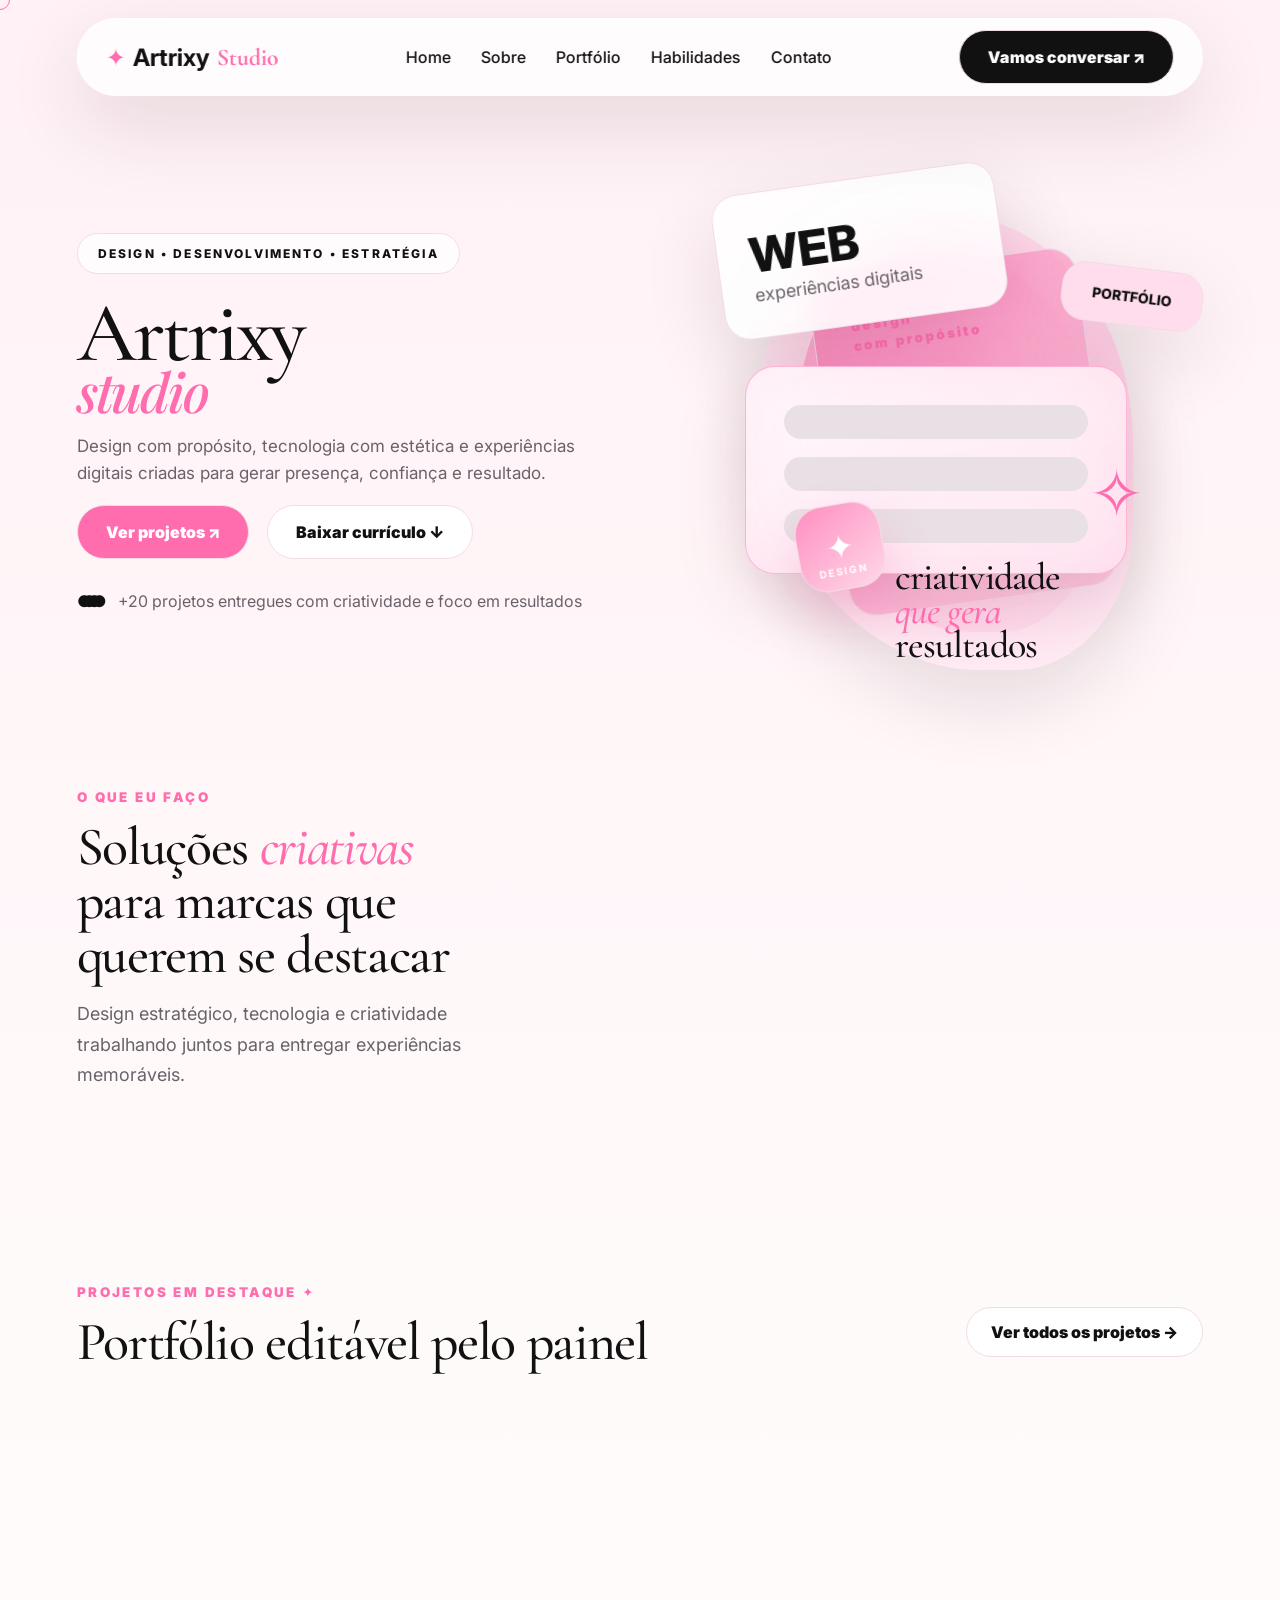
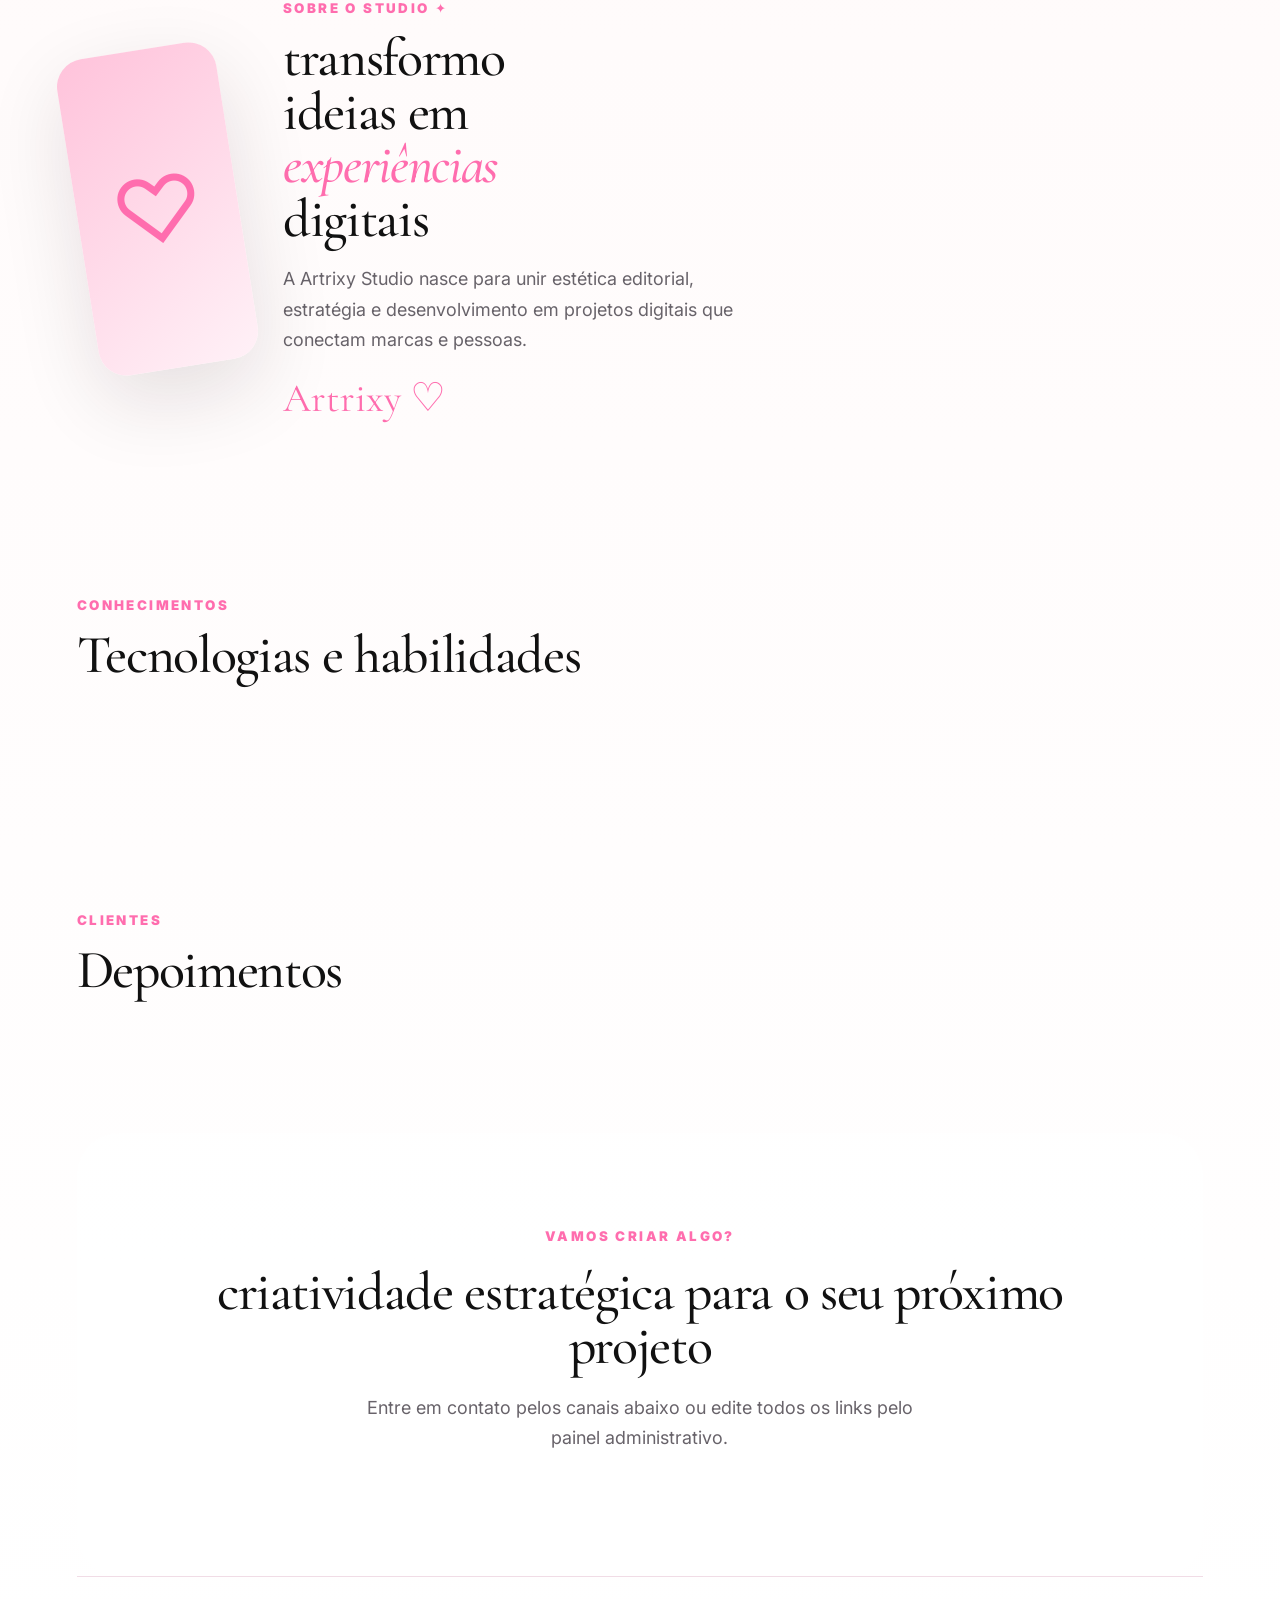
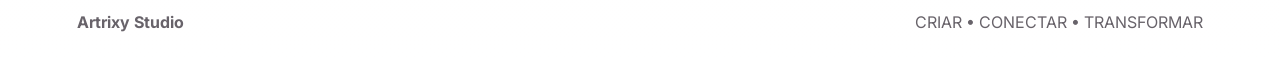
==== index.html @ 15d23fad "Add files via upload" ====
<!doctype html>
<html lang="pt-BR">
<head>
  <meta charset="UTF-8" />
  <meta name="viewport" content="width=device-width, initial-scale=1.0" />
  <title>Artrixy Studio — Portfólio Profissional</title>
  <meta name="description" content="Artrixy Studio: design, desenvolvimento, web design e experiências digitais com estética premium." />
  <meta property="og:title" content="Artrixy Studio" />
  <meta property="og:description" content="Criatividade estratégica para marcas e projetos digitais." />
  <meta property="og:type" content="website" />
  <link rel="icon" href="assets/favicon.svg" />
  <link rel="preconnect" href="https://fonts.googleapis.com">
  <link rel="preconnect" href="https://fonts.gstatic.com" crossorigin>
  <link href="https://fonts.googleapis.com/css2?family=Cormorant+Garamond:ital,wght@0,500;0,700;1,600&family=Inter:wght@400;500;700;900&family=Playfair+Display:ital,wght@0,700;1,700&family=Space+Grotesk:wght@400;500;700&display=swap" rel="stylesheet">
  <link rel="stylesheet" href="style.css" />
</head>
<body>
  <div class="cursor"></div>
  <header class="nav glass">
    <a class="logo" href="index.html"><span class="spark">✦</span><b>Artrixy</b><small>Studio</small></a>
    <nav>
      <a href="#home">Home</a><a href="#sobre">Sobre</a><a href="portfolio.html">Portfólio</a><a href="#habilidades">Habilidades</a><a href="#contato">Contato</a>
    </nav>
    <a class="btn dark" id="navWhatsapp" target="_blank">Vamos conversar ↗</a>
  </header>

  <main id="home">
    <section class="hero section">
      <div class="hero-copy reveal">
        <div class="pill">DESIGN • DESENVOLVIMENTO • ESTRATÉGIA</div>
        <h1><span>Artrixy</span><em>studio</em></h1>
        <p id="heroDescription">Design com propósito, tecnologia com estética e experiências digitais criadas para gerar presença, confiança e resultado.</p>
        <div class="actions"><a class="btn pink" href="portfolio.html">Ver projetos ↗</a><a class="btn light" id="resumeBtn" target="_blank">Baixar currículo ↓</a></div>
        <div class="mini-proof"><div class="avatars">● ● ● ●</div><span>+20 projetos entregues com criatividade e foco em resultados</span></div>
      </div>
      <div class="hero-art reveal delay">
        <div class="organic"></div>
        <div class="card editorial-card"><small>design<br>com propósito</small><b>Artrixy</b><span>STUDIO ✦</span></div>
        <div class="card web-card"><b>WEB</b><span>experiências digitais</span></div>
        <div class="sticker top">PORTFÓLIO</div>
        <div class="sticker side decorative" aria-hidden="true"><span>✦</span><b>design</b></div>
        <div class="browser-card"><span></span><span></span><span></span><i>✧</i></div>
        <h2>criatividade<br><em>que gera</em><br>resultados</h2>
      </div>
    </section>

    <section id="solucoes" class="section split">
      <div class="section-title reveal"><small>O QUE EU FAÇO</small><h2>Soluções <em>criativas</em><br>para marcas que querem se destacar</h2><p>Design estratégico, tecnologia e criatividade trabalhando juntos para entregar experiências memoráveis.</p></div>
      <div class="service-grid" id="servicesGrid"></div>
    </section>

    <section id="portfolio" class="section portfolio-strip">
      <div class="row-head"><div><small>PROJETOS EM DESTAQUE ✦</small><h2>Portfólio editável pelo painel</h2></div><a class="btn light" href="portfolio.html">Ver todos os projetos →</a></div>
      <div class="project-row" id="featuredProjects"></div>
    </section>

    <section id="sobre" class="section magazine">
      <div class="paper pink-paper">♡</div>
      <div><small>SOBRE O STUDIO ✦</small><h2>transformo<br>ideias em<br><em>experiências</em><br>digitais</h2><p id="aboutText">A Artrixy Studio nasce para unir estética editorial, estratégia e desenvolvimento em projetos digitais que conectam marcas e pessoas.</p><span class="signature">Artrixy ♡</span></div>
      <div class="stats-grid" id="statsGrid"></div>
    </section>

    <section id="habilidades" class="section skills-section">
      <div class="row-head"><div><small>CONHECIMENTOS</small><h2>Tecnologias e habilidades</h2></div></div>
      <div class="tech-grid" id="techGrid"></div>
      <div class="skill-list" id="skillList"></div>
    </section>

    <section class="section testimonials">
      <div class="row-head"><div><small>CLIENTES</small><h2>Depoimentos</h2></div></div>
      <div class="testimonial-grid" id="testimonialGrid"></div>
    </section>

    <section id="contato" class="section contact glass">
      <small>VAMOS CRIAR ALGO?</small><h2>criatividade estratégica para o seu próximo projeto</h2><p>Entre em contato pelos canais abaixo ou edite todos os links pelo painel administrativo.</p>
      <div class="contact-links" id="contactLinks"></div>
    </section>
  </main>

  <footer><b>Artrixy Studio</b><span>CRIAR • CONECTAR • TRANSFORMAR</span></footer>
  <script type="module" src="script.js"></script>
</body>
</html>
---- style.css ----
:root{--bg:#fffafa;--off:#fff3f7;--pink:#ff6dae;--pink2:#ffd8e8;--hot:#f64f9a;--black:#111;--muted:#68636a;--line:#f1dce6;--shadow:0 28px 80px rgba(38,16,28,.12);--radius:32px}*{box-sizing:border-box}html{scroll-behavior:smooth}body{margin:0;background:linear-gradient(180deg,#fff1f6,#fffafa 38%,#fff);color:var(--black);font-family:Inter,system-ui,sans-serif;overflow-x:hidden}a{text-decoration:none;color:inherit}small{letter-spacing:.18em;color:var(--pink);font-weight:900}.nav{position:fixed;z-index:20;top:18px;left:50%;transform:translateX(-50%);width:min(1380px,88vw);height:78px;border-radius:999px;display:flex;align-items:center;justify-content:space-between;padding:0 28px;border:1px solid rgba(255,255,255,.75);box-shadow:var(--shadow);backdrop-filter:blur(18px)}.glass{background:rgba(255,255,255,.78)}.logo{font-size:24px;display:flex;align-items:center;gap:7px}.logo small{font-family:'Cormorant Garamond',serif;font-size:24px;color:var(--pink);letter-spacing:0;text-transform:none}.spark{color:var(--pink)}nav{display:flex;gap:30px;font-weight:500}.btn{display:inline-flex;align-items:center;justify-content:center;border-radius:999px;padding:16px 28px;font-weight:900;border:1px solid var(--line);transition:.3s}.btn:hover{transform:translateY(-3px);box-shadow:0 15px 40px rgba(246,79,154,.18)}.btn.dark{background:#111;color:#fff}.btn.pink{background:var(--pink);color:white}.btn.light{background:white;color:#111}.section{width:min(1380px,88vw);margin:auto;padding:110px 0}.hero{min-height:100vh;display:grid;grid-template-columns:1fr 1.05fr;gap:60px;align-items:center;padding-top:150px}.pill,.filters button{display:inline-flex;border:1px solid var(--line);border-radius:999px;padding:14px 24px;background:rgba(255,255,255,.68);font-size:13px;letter-spacing:.18em;font-weight:800}.hero h1{font-family:'Cormorant Garamond',serif;font-size:clamp(58px,7.4vw,118px);line-height:.82;margin:24px 0 22px;font-weight:600;letter-spacing:-.035em}.hero h1 span{display:block}.hero h1 em{display:block;color:var(--pink);font-family:'Playfair Display',serif;font-style:italic;font-size:.64em;font-weight:600;letter-spacing:-.04em}.hero p,.page-hero p,.section-title p,.magazine p,.contact p{color:var(--muted);font-size:18px;line-height:1.7;max-width:560px}.actions{display:flex;gap:18px;flex-wrap:wrap}.mini-proof{display:flex;align-items:center;gap:18px;margin-top:32px;color:var(--muted)}.avatars{letter-spacing:-7px;color:#111}.hero-art{height:600px;position:relative;overflow:visible}.organic{position:absolute;inset:75px 82px 45px 115px;border-radius:45% 55% 35% 65%;background:radial-gradient(circle at 62% 35%,rgba(255,122,183,.55),rgba(255,214,232,.62) 34%,rgba(255,232,241,.82) 62%,rgba(255,246,250,.94));box-shadow:var(--shadow)}
.organic:before{content:'';position:absolute;inset:38px;border-radius:inherit;background:linear-gradient(135deg,rgba(255,95,164,.45),rgba(255,220,235,.45));filter:blur(.2px)}.card,.sticker,.browser-card{position:absolute;background:rgba(255,255,255,.86);border:1px solid var(--line);box-shadow:var(--shadow);backdrop-filter:blur(12px)}.editorial-card{right:105px;top:120px;width:270px;height:340px;border-radius:28px;transform:rotate(-8deg);padding:38px;background:linear-gradient(145deg,rgba(255,120,180,.55),rgba(255,210,230,.95));box-shadow:inset 0 0 80px rgba(255,120,180,.18)}.editorial-card b{font-family:'Cormorant Garamond',serif;font-size:42px;font-weight:600;display:block;margin-top:92px}.web-card{left:60px;top:36px;width:285px;border-radius:26px;transform:rotate(-8deg);padding:32px}.web-card b{font-size:48px;font-weight:800}.web-card span{display:block;color:var(--muted);font-size:18px}.sticker{border-radius:24px;padding:20px 30px;font-weight:800;font-size:14px}.sticker.top{right:0;top:125px;transform:rotate(7deg);background:#ffddec}.sticker.side{left:105px;bottom:128px;transform:rotate(8deg);max-width:250px;white-space:normal}.browser-card{right:50px;bottom:145px;width:390px;height:220px;border-radius:30px;padding:38px;background:linear-gradient(180deg,rgba(255,255,255,.95),rgba(255,244,248,.98));border:1px solid rgba(255,170,200,.45)}.browser-card span{display:block;height:34px;border-radius:18px;background:#eee8ec;margin-bottom:18px}.browser-card i{position:absolute;right:-18px;top:86px;font-size:66px;color:var(--pink);font-style:normal}.hero-art h2{position:absolute;right:28px;bottom:22px;font-family:'Cormorant Garamond',serif;font-size:42px;line-height:.92;font-weight:600;letter-spacing:-.025em}.hero-art h2 em{color:var(--pink)}.split{display:grid;grid-template-columns:.85fr 1.5fr;gap:50px}.section-title h2,.row-head h2,.magazine h2,.contact h2,.page-hero h1{font-size:clamp(34px,4.8vw,66px);line-height:1;margin:14px 0;font-family:'Cormorant Garamond',serif;font-weight:600;letter-spacing:-.025em}.section-title em,.magazine em,.page-hero em{color:var(--pink)}.service-grid{display:grid;grid-template-columns:repeat(4,1fr);gap:20px}.service-card,.project-card,.stat,.testimonial,.admin-card{background:rgba(255,255,255,.82);border:1px solid var(--line);border-radius:26px;padding:28px;box-shadow:0 18px 55px rgba(20,10,15,.06);transition:.3s}.service-card:hover,.project-card:hover{transform:translateY(-8px)}.icon-bubble{width:52px;height:52px;border-radius:18px;background:linear-gradient(135deg,var(--pink),#ff8fc1);color:white;display:grid;place-items:center;margin-bottom:22px;box-shadow:0 12px 28px rgba(246,79,154,.18)}.icon-bubble svg{width:25px;height:25px;stroke-width:2.2}.project-row{display:grid;grid-template-columns:repeat(4,1fr);gap:18px}.project-card{padding:0;overflow:hidden}.project-cover{height:190px;background:linear-gradient(135deg,#fff0f7,#ffd7e8);position:relative;display:flex;align-items:flex-start;padding:24px;color:#111;overflow:hidden}.project-cover.light{background:linear-gradient(135deg,#ffe1ee,#fff7fb)}.project-content{padding:22px}.tags{display:flex;gap:8px;flex-wrap:wrap}.tag{background:#fff1f6;border:1px solid var(--line);padding:8px 12px;border-radius:999px;font-size:12px}.row-head{display:flex;align-items:end;justify-content:space-between;gap:20px;margin-bottom:30px}.magazine{position:relative;display:grid;grid-template-columns:.35fr 1fr .9fr;gap:45px;align-items:center}.pink-paper{height:320px;border-radius:28px;background:linear-gradient(145deg,#ffc3db,#fff1f7);font-size:90px;color:var(--pink);display:grid;place-items:center;transform:rotate(-9deg);box-shadow:var(--shadow)}.signature{font-family:'Cormorant Garamond',serif;color:var(--pink);font-size:40px}.stats-grid{display:grid;grid-template-columns:1fr 1fr}.stat{border-radius:0;min-height:150px}.stat b{font-size:34px;color:var(--pink)}.tech-grid{display:flex;flex-wrap:wrap;gap:14px;margin-bottom:0}.tech{padding:14px 18px;border-radius:999px;background:#111;color:#fff;font-weight:800}.skill-list{display:none}.skill,.bar{display:none}.testimonial-grid,.portfolio-grid{display:grid;grid-template-columns:repeat(3,1fr);gap:20px}.contact{text-align:center;border-radius:42px;padding:80px}.contact h2{max-width:850px;margin:20px auto}.contact p{margin:auto}.contact-links{display:flex;gap:12px;flex-wrap:wrap;justify-content:center;margin-top:30px}footer{width:min(1380px,88vw);margin:auto;padding:35px 0;border-top:1px solid var(--line);display:flex;justify-content:space-between;color:var(--muted)}.page-hero{padding-top:170px;text-align:center}.page-hero p{margin:auto}.filters{display:flex;gap:10px;justify-content:center;flex-wrap:wrap;margin-top:28px}.filters button{cursor:pointer}.filters button.active{background:var(--pink);color:white}.project-detail-hero{padding-top:150px}.banner{height:420px;border-radius:42px;background:linear-gradient(135deg,#111,#ff88bd);box-shadow:var(--shadow);display:flex;align-items:end;padding:50px;color:white}.detail-grid{display:grid;grid-template-columns:1fr 1fr;gap:25px}.detail-box{background:white;border:1px solid var(--line);border-radius:28px;padding:30px}.gallery{display:grid;grid-template-columns:repeat(3,1fr);gap:15px}.gallery div{height:180px;border-radius:24px;background:linear-gradient(135deg,#ffd8e8,#fff);border:1px solid var(--line)}.admin-body{background:#fff}.admin-wrap{width:min(1200px,92vw);margin:40px auto}.login-box{max-width:420px;margin:120px auto}.field{display:grid;gap:8px;margin:12px 0}.field input,.field textarea,.field select{padding:15px;border:1px solid var(--line);border-radius:14px;font:inherit}.admin-grid{display:grid;grid-template-columns:260px 1fr;gap:22px}.admin-menu{position:sticky;top:20px;height:max-content}.admin-menu button{display:block;width:100%;margin:8px 0;text-align:left;background:#fff;border:1px solid var(--line);padding:14px;border-radius:14px;cursor:pointer}.admin-menu button.active{background:#111;color:#fff}.form-grid{display:grid;grid-template-columns:1fr 1fr;gap:12px}.table-item{display:flex;justify-content:space-between;gap:10px;align-items:center;padding:15px;border-bottom:1px solid var(--line)}.hidden{display:none!important}.reveal{opacity:0;transform:translateY(28px);animation:show .8s forwards}.delay{animation-delay:.2s}@keyframes show{to{opacity:1;transform:none}}.cursor{position:fixed;width:20px;height:20px;border:1px solid var(--pink);border-radius:50%;pointer-events:none;z-index:100;transform:translate(-50%,-50%)}@media(max-width:950px){.nav{width:94vw;height:auto;padding:18px;align-items:flex-start}.nav nav{display:none}.hero,.split,.magazine,.detail-grid,.admin-grid{grid-template-columns:1fr}.hero-art{height:520px}.service-grid,.project-row,.testimonial-grid,.portfolio-grid{grid-template-columns:1fr}.stats-grid{grid-template-columns:1fr}.hero h1{font-size:64px}.section{width:90vw;padding:75px 0}footer{display:grid;gap:10px}.form-grid{grid-template-columns:1fr}}


/* Ajustes visuais finais solicitados */
.hero-copy .pill{font-size:12px;padding:12px 20px;background:rgba(255,255,255,.76)}
.service-card h3{font-size:21px;line-height:1.15;margin:0 0 12px}.service-card p{font-size:15px;line-height:1.45;color:#3f3a40}.service-card a{font-size:20px}
.project-cover h3{position:relative;z-index:3;font-size:28px;line-height:.98;max-width:140px;font-family:'Cormorant Garamond',serif;font-weight:700;color:#111}.project-cover.dark-cover h3{color:#fff}.project-cover .mock{position:absolute;inset:auto 18px 15px auto;width:142px;height:112px;border-radius:24px;background:linear-gradient(145deg,rgba(255,255,255,.94),rgba(255,222,237,.9));box-shadow:0 20px 45px rgba(55,16,36,.16);transform:rotate(-7deg)}
.project-cover .phone{position:absolute;right:42px;bottom:12px;width:55px;height:128px;border-radius:18px;background:#fff;border:5px solid #111;box-shadow:0 16px 35px rgba(0,0,0,.13);transform:rotate(-9deg)}
.project-cover .screen{position:absolute;right:62px;bottom:48px;width:150px;height:86px;border-radius:16px;background:#fff;box-shadow:0 18px 35px rgba(0,0,0,.08)}
.project-cover .screen:before{content:'';display:block;height:13px;margin:13px;border-radius:99px;background:#eadfe5;box-shadow:0 24px 0 #eadfe5,0 48px 0 #eadfe5}.project-cover .flower{position:absolute;right:22px;top:28px;font-size:38px;color:var(--pink)}
.project-cover.dark-cover{background:radial-gradient(circle at 75% 45%,#956bff,#241632 50%,#120f18)}.project-cover.dark-cover .mock{background:linear-gradient(145deg,#9b74ff,#2b1947);border:1px solid rgba(255,255,255,.18)}.project-cover.dark-cover .flower{color:#bb9cff}.project-cover.landing{background:linear-gradient(135deg,#ffe1ee 0%,#fff8fb 45%,#ffc4dd 100%)}
.project-content p{font-size:15px;line-height:1.45}.row-head{align-items:center}.row-head .btn{padding:14px 24px}.section{padding:92px 0}.portfolio-strip{padding-top:80px}.skills-section{padding-top:80px}
@media(max-width:950px){.hero-art h2{font-size:34px;right:16px}.hero-art{height:500px}.browser-card{width:330px;right:14px}.web-card{left:10px}.editorial-card{right:38px}.section-title h2,.row-head h2,.magazine h2,.contact h2,.page-hero h1{font-size:42px}.section{padding:68px 0}}


/* CORREÇÃO FINAL HERO: remove frase cortada, evita sobreposição e reduz vão */
.hero.section{
  min-height:auto !important;
  padding-top:142px !important;
  padding-bottom:38px !important;
  align-items:center !important;
}
#solucoes.section{
  padding-top:46px !important;
}
.hero h1{
  font-size:clamp(54px,6.6vw,98px) !important;
  font-weight:500 !important;
  line-height:.84 !important;
  margin-bottom:18px !important;
}
.hero h1 em{font-weight:500 !important;}
.hero p{font-size:17px !important;line-height:1.62 !important;}
.hero-art{height:560px !important;}
.organic{
  inset:72px 70px 32px 104px !important;
  background:radial-gradient(circle at 57% 42%,rgba(255,101,172,.72),rgba(255,170,210,.62) 34%,rgba(255,221,236,.78) 64%,rgba(255,244,249,.92)) !important;
}
.editorial-card{z-index:2 !important;}
.web-card{z-index:5 !important;}
.sticker.top{z-index:6 !important;}
.browser-card{
  z-index:7 !important;
  right:76px !important;
  bottom:128px !important;
  width:382px !important;
  height:208px !important;
  background:linear-gradient(145deg,rgba(255,252,254,.96),rgba(255,230,241,.98)) !important;
  border:1px solid rgba(255,130,184,.55) !important;
  box-shadow:0 24px 70px rgba(86,27,57,.15), inset 0 0 60px rgba(255,196,223,.30) !important;
}
.browser-card span{background:#e9e0e5 !important;}
.sticker.side{
  z-index:8 !important;
  left:140px !important;
  bottom:112px !important;
  width:86px !important;
  height:86px !important;
  padding:0 !important;
  border-radius:28px !important;
  display:grid !important;
  place-items:center !important;
  background:linear-gradient(145deg,#ff8fc1,#ffd8e8) !important;
  color:white !important;
  transform:rotate(-10deg) !important;
  box-shadow:0 22px 55px rgba(246,79,154,.24) !important;
  max-width:none !important;
}
.sticker.side.decorative span{font-size:34px;line-height:1;}
.sticker.side.decorative b{
  position:absolute;
  bottom:12px;
  font-size:10px;
  letter-spacing:.18em;
  text-transform:uppercase;
}
.hero-art h2{
  z-index:10 !important;
  right:8px !important;
  bottom:8px !important;
  width:300px !important;
  font-size:38px !important;
  line-height:.9 !important;
  font-weight:500 !important;
  pointer-events:none !important;
}
.section-title h2,.row-head h2,.magazine h2,.contact h2,.page-hero h1{
  font-size:clamp(32px,4.2vw,58px) !important;
  font-weight:500 !important;
}
@media(max-width:950px){
  .hero.section{padding-top:120px !important;padding-bottom:28px !important;}
  #solucoes.section{padding-top:34px !important;}
  .hero-art{height:480px !important;}
  .browser-card{right:24px !important;bottom:120px !important;width:320px !important;height:184px !important;}
  .sticker.side{left:55px !important;bottom:98px !important;width:72px !important;height:72px !important;}
  .hero-art h2{right:0 !important;bottom:4px !important;font-size:32px !important;width:245px !important;}
}
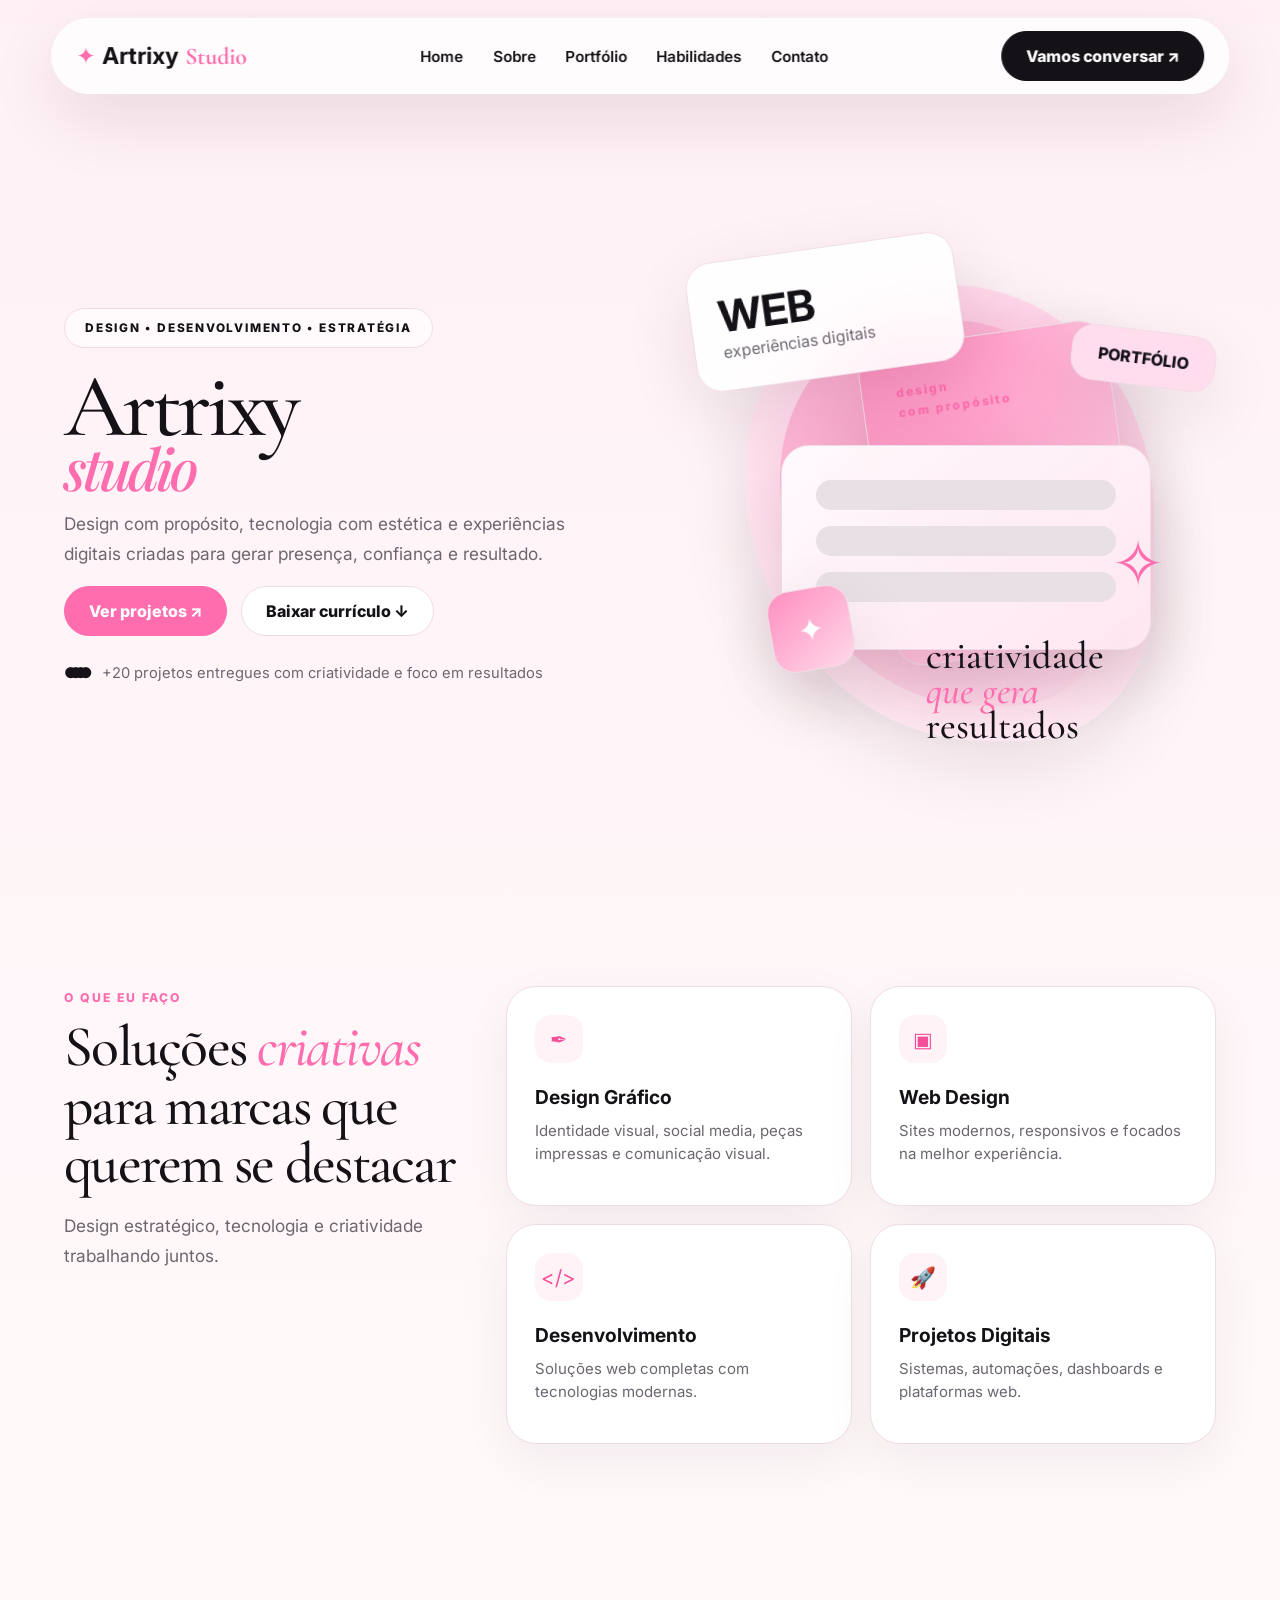
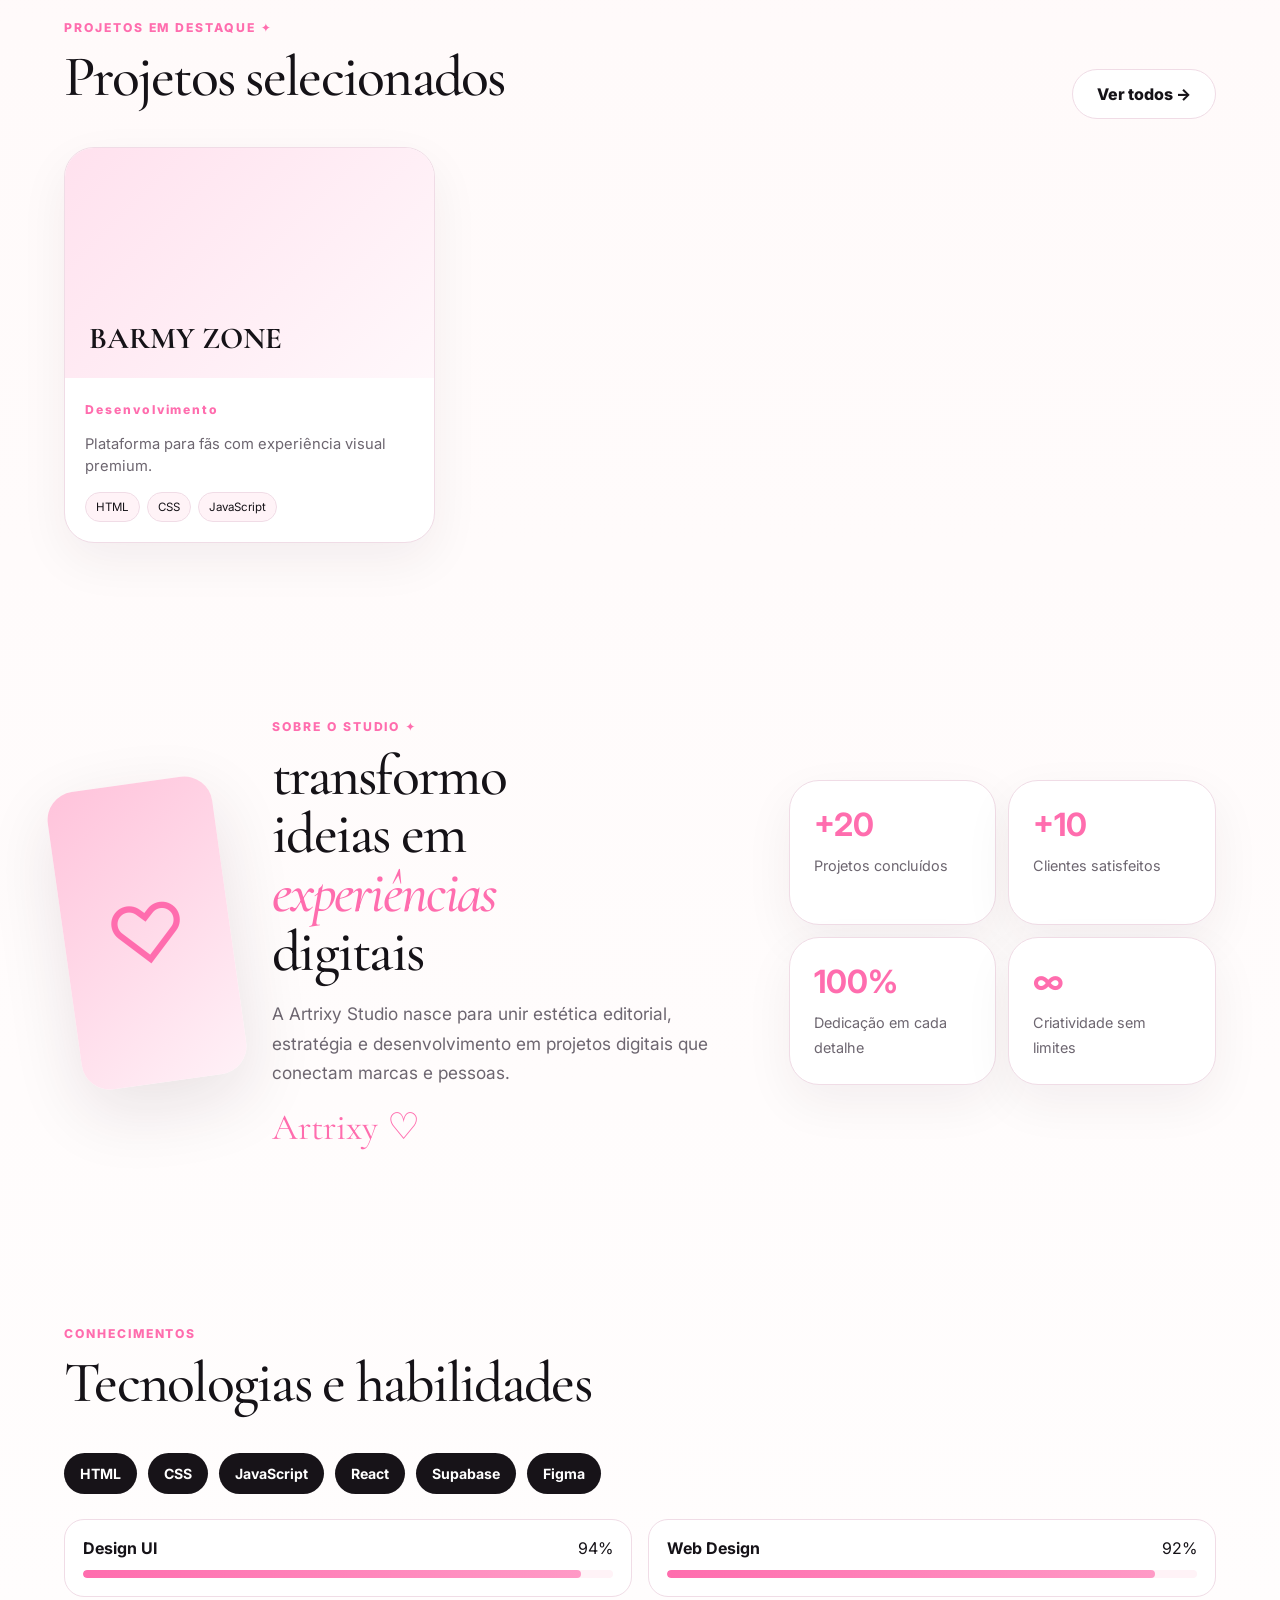
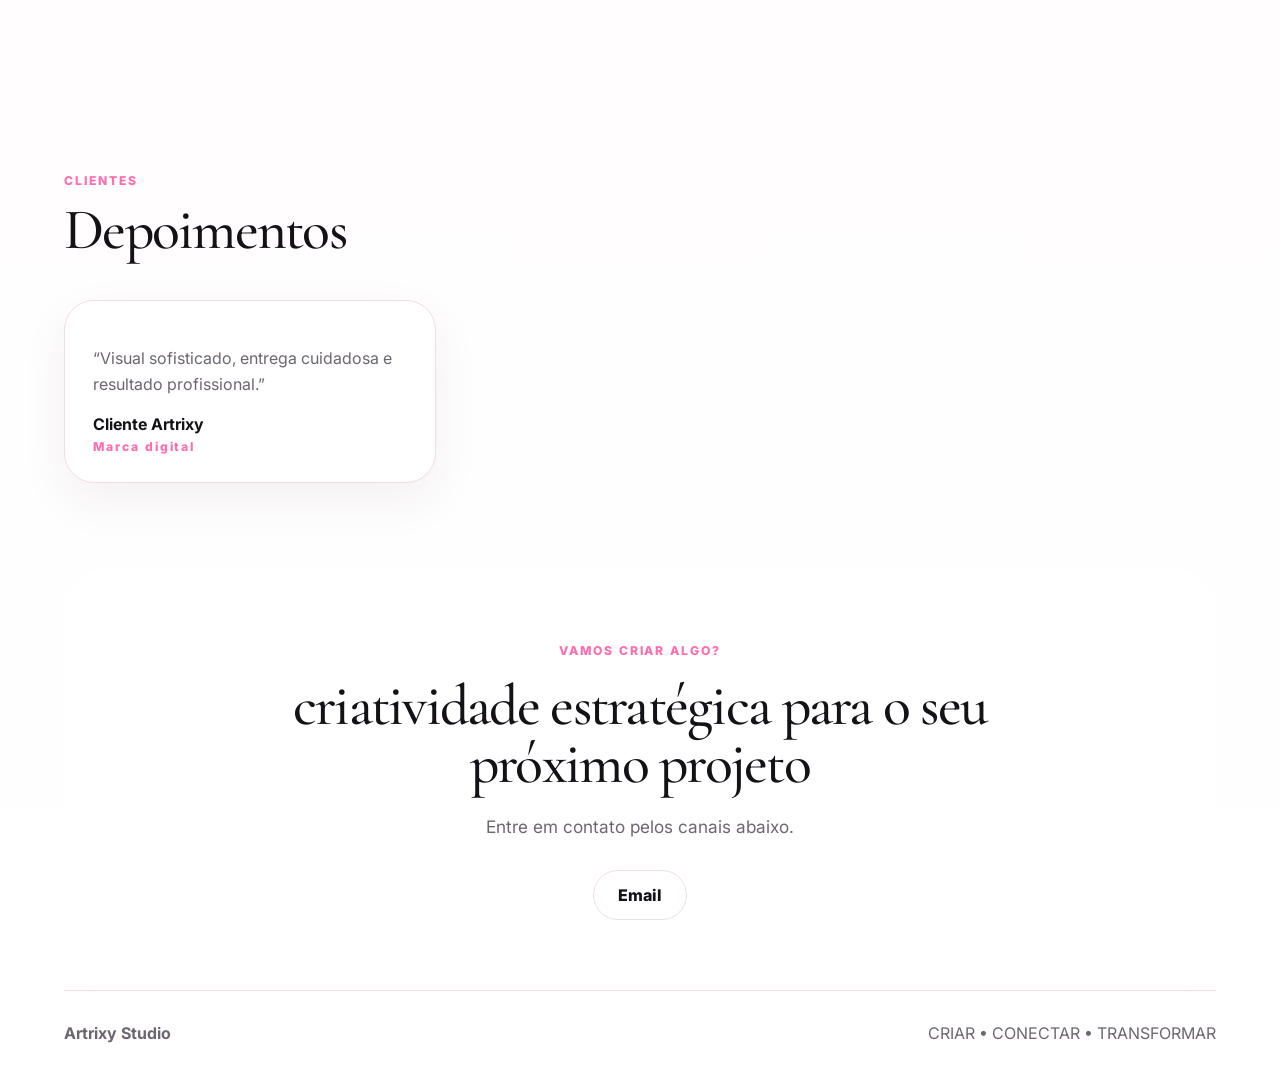
==== commit 3b6ee40f: "Add files via upload" ====
--- a/index.html
+++ b/index.html
@@ -1,83 +1,52 @@
 <!doctype html>
-<html lang="pt-BR">
+<html lang="pt-BR" class="site-loading">
 <head>
-  <meta charset="UTF-8" />
-  <meta name="viewport" content="width=device-width, initial-scale=1.0" />
+  <meta charset="UTF-8">
+  <meta name="viewport" content="width=device-width,initial-scale=1,viewport-fit=cover">
   <title>Artrixy Studio — Portfólio Profissional</title>
-  <meta name="description" content="Artrixy Studio: design, desenvolvimento, web design e experiências digitais com estética premium." />
-  <meta property="og:title" content="Artrixy Studio" />
-  <meta property="og:description" content="Criatividade estratégica para marcas e projetos digitais." />
-  <meta property="og:type" content="website" />
-  <link rel="icon" href="assets/favicon.svg" />
+  <meta name="description" content="Design, desenvolvimento e experiências digitais com estética premium.">
+  <meta name="theme-color" content="#fff3f7">
+  <link rel="icon" href="assets/favicon.svg">
   <link rel="preconnect" href="https://fonts.googleapis.com">
   <link rel="preconnect" href="https://fonts.gstatic.com" crossorigin>
-  <link href="https://fonts.googleapis.com/css2?family=Cormorant+Garamond:ital,wght@0,500;0,700;1,600&family=Inter:wght@400;500;700;900&family=Playfair+Display:ital,wght@0,700;1,700&family=Space+Grotesk:wght@400;500;700&display=swap" rel="stylesheet">
-  <link rel="stylesheet" href="style.css" />
+  <link rel="preload" as="style" href="https://fonts.googleapis.com/css2?family=Cormorant+Garamond:ital,wght@0,500;0,700;1,600&family=Inter:wght@400;500;600;700;800&family=Playfair+Display:ital,wght@1,700&display=swap" onload="this.onload=null;this.rel='stylesheet'">
+  <noscript><link href="https://fonts.googleapis.com/css2?family=Cormorant+Garamond:ital,wght@0,500;0,700;1,600&family=Inter:wght@400;500;600;700;800&family=Playfair+Display:ital,wght@1,700&display=swap" rel="stylesheet"></noscript>
+  <link rel="stylesheet" href="style.css">
 </head>
-<body>
-  <div class="cursor"></div>
+<body><div class="site-loader" id="siteLoader" role="status" aria-live="polite"><div class="site-loader-inner"><div class="site-loader-mark">Artrixy <em>Studio</em></div><div class="site-loader-line"></div><p>Preparando o portfólio</p></div></div><div class="site-shell" id="siteShell">
   <header class="nav glass">
-    <a class="logo" href="index.html"><span class="spark">✦</span><b>Artrixy</b><small>Studio</small></a>
-    <nav>
-      <a href="#home">Home</a><a href="#sobre">Sobre</a><a href="portfolio.html">Portfólio</a><a href="#habilidades">Habilidades</a><a href="#contato">Contato</a>
-    </nav>
-    <a class="btn dark" id="navWhatsapp" target="_blank">Vamos conversar ↗</a>
+    <a class="logo" href="#home"><span>✦</span><b id="brandName">Artrixy</b><small>Studio</small></a>
+    <button class="menu-toggle" aria-label="Abrir menu" aria-expanded="false">☰</button>
+    <nav><a href="#home">Home</a><a href="#sobre">Sobre</a><a href="portfolio.html">Portfólio</a><a href="#habilidades">Habilidades</a><a href="#contato">Contato</a></nav>
+    <a class="btn dark nav-cta" id="navWhatsapp" target="_blank" rel="noopener">Vamos conversar ↗</a>
   </header>
-
   <main id="home">
     <section class="hero section">
       <div class="hero-copy reveal">
-        <div class="pill">DESIGN • DESENVOLVIMENTO • ESTRATÉGIA</div>
-        <h1><span>Artrixy</span><em>studio</em></h1>
+        <div class="pill" id="heroEyebrow">DESIGN • DESENVOLVIMENTO • ESTRATÉGIA</div>
+        <h1><span id="heroTitle">Artrixy</span><em id="heroAccent">studio</em></h1>
         <p id="heroDescription">Design com propósito, tecnologia com estética e experiências digitais criadas para gerar presença, confiança e resultado.</p>
-        <div class="actions"><a class="btn pink" href="portfolio.html">Ver projetos ↗</a><a class="btn light" id="resumeBtn" target="_blank">Baixar currículo ↓</a></div>
-        <div class="mini-proof"><div class="avatars">● ● ● ●</div><span>+20 projetos entregues com criatividade e foco em resultados</span></div>
+        <div class="actions"><a class="btn pink" href="portfolio.html">Ver projetos ↗</a><a class="btn light" id="resumeBtn" target="_blank" rel="noopener">Baixar currículo ↓</a></div>
+        <div class="mini-proof"><span class="proof-dots">● ● ● ●</span><span id="proofText">+20 projetos entregues com criatividade e foco em resultados</span></div>
       </div>
-      <div class="hero-art reveal delay">
-        <div class="organic"></div>
-        <div class="card editorial-card"><small>design<br>com propósito</small><b>Artrixy</b><span>STUDIO ✦</span></div>
-        <div class="card web-card"><b>WEB</b><span>experiências digitais</span></div>
-        <div class="sticker top">PORTFÓLIO</div>
-        <div class="sticker side decorative" aria-hidden="true"><span>✦</span><b>design</b></div>
-        <div class="browser-card"><span></span><span></span><span></span><i>✧</i></div>
-        <h2>criatividade<br><em>que gera</em><br>resultados</h2>
-      </div>
+      <div class="hero-art reveal" aria-hidden="true"><div class="organic"></div><div class="card editorial-card"><small>design<br>com propósito</small><b>Artrixy</b><span>STUDIO ✦</span></div><div class="card web-card"><b>WEB</b><span>experiências digitais</span></div><div class="sticker top">PORTFÓLIO</div><div class="browser-card"><span></span><span></span><span></span><i>✧</i></div><div class="sticker side">✦</div><h2>criatividade<br><em>que gera</em><br>resultados</h2></div>
     </section>
-
     <section id="solucoes" class="section split">
-      <div class="section-title reveal"><small>O QUE EU FAÇO</small><h2>Soluções <em>criativas</em><br>para marcas que querem se destacar</h2><p>Design estratégico, tecnologia e criatividade trabalhando juntos para entregar experiências memoráveis.</p></div>
+      <div class="section-title reveal"><small id="servicesEyebrow">O QUE EU FAÇO</small><h2 id="servicesTitle">Soluções <em>criativas</em><br>para marcas que querem se destacar</h2><p id="servicesDescription">Design estratégico, tecnologia e criatividade trabalhando juntos.</p></div>
       <div class="service-grid" id="servicesGrid"></div>
     </section>
-
     <section id="portfolio" class="section portfolio-strip">
-      <div class="row-head"><div><small>PROJETOS EM DESTAQUE ✦</small><h2>Portfólio editável pelo painel</h2></div><a class="btn light" href="portfolio.html">Ver todos os projetos →</a></div>
+      <div class="row-head"><div><small>PROJETOS EM DESTAQUE ✦</small><h2 id="projectsTitle">Projetos selecionados</h2></div><a class="btn light" href="portfolio.html">Ver todos →</a></div>
       <div class="project-row" id="featuredProjects"></div>
     </section>
-
     <section id="sobre" class="section magazine">
-      <div class="paper pink-paper">♡</div>
-      <div><small>SOBRE O STUDIO ✦</small><h2>transformo<br>ideias em<br><em>experiências</em><br>digitais</h2><p id="aboutText">A Artrixy Studio nasce para unir estética editorial, estratégia e desenvolvimento em projetos digitais que conectam marcas e pessoas.</p><span class="signature">Artrixy ♡</span></div>
-      <div class="stats-grid" id="statsGrid"></div>
+      <div class="paper pink-paper">♡</div><div><small>SOBRE O STUDIO ✦</small><h2 id="aboutTitle">transformo<br>ideias em<br><em>experiências</em><br>digitais</h2><p id="aboutText"></p><span class="signature" id="signatureText">Artrixy ♡</span></div><div class="stats-grid" id="statsGrid"></div>
     </section>
-
-    <section id="habilidades" class="section skills-section">
-      <div class="row-head"><div><small>CONHECIMENTOS</small><h2>Tecnologias e habilidades</h2></div></div>
-      <div class="tech-grid" id="techGrid"></div>
-      <div class="skill-list" id="skillList"></div>
-    </section>
-
-    <section class="section testimonials">
-      <div class="row-head"><div><small>CLIENTES</small><h2>Depoimentos</h2></div></div>
-      <div class="testimonial-grid" id="testimonialGrid"></div>
-    </section>
-
-    <section id="contato" class="section contact glass">
-      <small>VAMOS CRIAR ALGO?</small><h2>criatividade estratégica para o seu próximo projeto</h2><p>Entre em contato pelos canais abaixo ou edite todos os links pelo painel administrativo.</p>
-      <div class="contact-links" id="contactLinks"></div>
-    </section>
+    <section id="experiencias" class="section optional-section hidden-section"><div class="row-head"><div><small>TRAJETÓRIA</small><h2>Experiências</h2></div></div><div class="timeline" id="experienceList"></div></section>
+    <section id="habilidades" class="section skills-section"><div class="row-head"><div><small>CONHECIMENTOS</small><h2 id="skillsTitle">Tecnologias e habilidades</h2></div></div><div class="tech-grid" id="techGrid"></div><div class="skill-list" id="skillList"></div></section>
+    <section class="section testimonials"><div class="row-head"><div><small>CLIENTES</small><h2>Depoimentos</h2></div></div><div class="testimonial-grid" id="testimonialGrid"></div></section>
+    <section id="contato" class="section contact glass"><small>VAMOS CRIAR ALGO?</small><h2 id="contactTitle">criatividade estratégica para o seu próximo projeto</h2><p id="contactDescription">Entre em contato pelos canais abaixo.</p><div class="contact-links" id="contactLinks"></div></section>
   </main>
-
-  <footer><b>Artrixy Studio</b><span>CRIAR • CONECTAR • TRANSFORMAR</span></footer>
-  <script type="module" src="script.js"></script>
-</body>
-</html>
+  <footer><b id="footerBrand">Artrixy Studio</b><span id="footerText">CRIAR • CONECTAR • TRANSFORMAR</span></footer>
+  </div><script type="module" src="app.js"></script>
+</body></html>
--- a/style.css
+++ b/style.css
@@ -1,99 +1,28 @@
-:root{--bg:#fffafa;--off:#fff3f7;--pink:#ff6dae;--pink2:#ffd8e8;--hot:#f64f9a;--black:#111;--muted:#68636a;--line:#f1dce6;--shadow:0 28px 80px rgba(38,16,28,.12);--radius:32px}*{box-sizing:border-box}html{scroll-behavior:smooth}body{margin:0;background:linear-gradient(180deg,#fff1f6,#fffafa 38%,#fff);color:var(--black);font-family:Inter,system-ui,sans-serif;overflow-x:hidden}a{text-decoration:none;color:inherit}small{letter-spacing:.18em;color:var(--pink);font-weight:900}.nav{position:fixed;z-index:20;top:18px;left:50%;transform:translateX(-50%);width:min(1380px,88vw);height:78px;border-radius:999px;display:flex;align-items:center;justify-content:space-between;padding:0 28px;border:1px solid rgba(255,255,255,.75);box-shadow:var(--shadow);backdrop-filter:blur(18px)}.glass{background:rgba(255,255,255,.78)}.logo{font-size:24px;display:flex;align-items:center;gap:7px}.logo small{font-family:'Cormorant Garamond',serif;font-size:24px;color:var(--pink);letter-spacing:0;text-transform:none}.spark{color:var(--pink)}nav{display:flex;gap:30px;font-weight:500}.btn{display:inline-flex;align-items:center;justify-content:center;border-radius:999px;padding:16px 28px;font-weight:900;border:1px solid var(--line);transition:.3s}.btn:hover{transform:translateY(-3px);box-shadow:0 15px 40px rgba(246,79,154,.18)}.btn.dark{background:#111;color:#fff}.btn.pink{background:var(--pink);color:white}.btn.light{background:white;color:#111}.section{width:min(1380px,88vw);margin:auto;padding:110px 0}.hero{min-height:100vh;display:grid;grid-template-columns:1fr 1.05fr;gap:60px;align-items:center;padding-top:150px}.pill,.filters button{display:inline-flex;border:1px solid var(--line);border-radius:999px;padding:14px 24px;background:rgba(255,255,255,.68);font-size:13px;letter-spacing:.18em;font-weight:800}.hero h1{font-family:'Cormorant Garamond',serif;font-size:clamp(58px,7.4vw,118px);line-height:.82;margin:24px 0 22px;font-weight:600;letter-spacing:-.035em}.hero h1 span{display:block}.hero h1 em{display:block;color:var(--pink);font-family:'Playfair Display',serif;font-style:italic;font-size:.64em;font-weight:600;letter-spacing:-.04em}.hero p,.page-hero p,.section-title p,.magazine p,.contact p{color:var(--muted);font-size:18px;line-height:1.7;max-width:560px}.actions{display:flex;gap:18px;flex-wrap:wrap}.mini-proof{display:flex;align-items:center;gap:18px;margin-top:32px;color:var(--muted)}.avatars{letter-spacing:-7px;color:#111}.hero-art{height:600px;position:relative;overflow:visible}.organic{position:absolute;inset:75px 82px 45px 115px;border-radius:45% 55% 35% 65%;background:radial-gradient(circle at 62% 35%,rgba(255,122,183,.55),rgba(255,214,232,.62) 34%,rgba(255,232,241,.82) 62%,rgba(255,246,250,.94));box-shadow:var(--shadow)}
-.organic:before{content:'';position:absolute;inset:38px;border-radius:inherit;background:linear-gradient(135deg,rgba(255,95,164,.45),rgba(255,220,235,.45));filter:blur(.2px)}.card,.sticker,.browser-card{position:absolute;background:rgba(255,255,255,.86);border:1px solid var(--line);box-shadow:var(--shadow);backdrop-filter:blur(12px)}.editorial-card{right:105px;top:120px;width:270px;height:340px;border-radius:28px;transform:rotate(-8deg);padding:38px;background:linear-gradient(145deg,rgba(255,120,180,.55),rgba(255,210,230,.95));box-shadow:inset 0 0 80px rgba(255,120,180,.18)}.editorial-card b{font-family:'Cormorant Garamond',serif;font-size:42px;font-weight:600;display:block;margin-top:92px}.web-card{left:60px;top:36px;width:285px;border-radius:26px;transform:rotate(-8deg);padding:32px}.web-card b{font-size:48px;font-weight:800}.web-card span{display:block;color:var(--muted);font-size:18px}.sticker{border-radius:24px;padding:20px 30px;font-weight:800;font-size:14px}.sticker.top{right:0;top:125px;transform:rotate(7deg);background:#ffddec}.sticker.side{left:105px;bottom:128px;transform:rotate(8deg);max-width:250px;white-space:normal}.browser-card{right:50px;bottom:145px;width:390px;height:220px;border-radius:30px;padding:38px;background:linear-gradient(180deg,rgba(255,255,255,.95),rgba(255,244,248,.98));border:1px solid rgba(255,170,200,.45)}.browser-card span{display:block;height:34px;border-radius:18px;background:#eee8ec;margin-bottom:18px}.browser-card i{position:absolute;right:-18px;top:86px;font-size:66px;color:var(--pink);font-style:normal}.hero-art h2{position:absolute;right:28px;bottom:22px;font-family:'Cormorant Garamond',serif;font-size:42px;line-height:.92;font-weight:600;letter-spacing:-.025em}.hero-art h2 em{color:var(--pink)}.split{display:grid;grid-template-columns:.85fr 1.5fr;gap:50px}.section-title h2,.row-head h2,.magazine h2,.contact h2,.page-hero h1{font-size:clamp(34px,4.8vw,66px);line-height:1;margin:14px 0;font-family:'Cormorant Garamond',serif;font-weight:600;letter-spacing:-.025em}.section-title em,.magazine em,.page-hero em{color:var(--pink)}.service-grid{display:grid;grid-template-columns:repeat(4,1fr);gap:20px}.service-card,.project-card,.stat,.testimonial,.admin-card{background:rgba(255,255,255,.82);border:1px solid var(--line);border-radius:26px;padding:28px;box-shadow:0 18px 55px rgba(20,10,15,.06);transition:.3s}.service-card:hover,.project-card:hover{transform:translateY(-8px)}.icon-bubble{width:52px;height:52px;border-radius:18px;background:linear-gradient(135deg,var(--pink),#ff8fc1);color:white;display:grid;place-items:center;margin-bottom:22px;box-shadow:0 12px 28px rgba(246,79,154,.18)}.icon-bubble svg{width:25px;height:25px;stroke-width:2.2}.project-row{display:grid;grid-template-columns:repeat(4,1fr);gap:18px}.project-card{padding:0;overflow:hidden}.project-cover{height:190px;background:linear-gradient(135deg,#fff0f7,#ffd7e8);position:relative;display:flex;align-items:flex-start;padding:24px;color:#111;overflow:hidden}.project-cover.light{background:linear-gradient(135deg,#ffe1ee,#fff7fb)}.project-content{padding:22px}.tags{display:flex;gap:8px;flex-wrap:wrap}.tag{background:#fff1f6;border:1px solid var(--line);padding:8px 12px;border-radius:999px;font-size:12px}.row-head{display:flex;align-items:end;justify-content:space-between;gap:20px;margin-bottom:30px}.magazine{position:relative;display:grid;grid-template-columns:.35fr 1fr .9fr;gap:45px;align-items:center}.pink-paper{height:320px;border-radius:28px;background:linear-gradient(145deg,#ffc3db,#fff1f7);font-size:90px;color:var(--pink);display:grid;place-items:center;transform:rotate(-9deg);box-shadow:var(--shadow)}.signature{font-family:'Cormorant Garamond',serif;color:var(--pink);font-size:40px}.stats-grid{display:grid;grid-template-columns:1fr 1fr}.stat{border-radius:0;min-height:150px}.stat b{font-size:34px;color:var(--pink)}.tech-grid{display:flex;flex-wrap:wrap;gap:14px;margin-bottom:0}.tech{padding:14px 18px;border-radius:999px;background:#111;color:#fff;font-weight:800}.skill-list{display:none}.skill,.bar{display:none}.testimonial-grid,.portfolio-grid{display:grid;grid-template-columns:repeat(3,1fr);gap:20px}.contact{text-align:center;border-radius:42px;padding:80px}.contact h2{max-width:850px;margin:20px auto}.contact p{margin:auto}.contact-links{display:flex;gap:12px;flex-wrap:wrap;justify-content:center;margin-top:30px}footer{width:min(1380px,88vw);margin:auto;padding:35px 0;border-top:1px solid var(--line);display:flex;justify-content:space-between;color:var(--muted)}.page-hero{padding-top:170px;text-align:center}.page-hero p{margin:auto}.filters{display:flex;gap:10px;justify-content:center;flex-wrap:wrap;margin-top:28px}.filters button{cursor:pointer}.filters button.active{background:var(--pink);color:white}.project-detail-hero{padding-top:150px}.banner{height:420px;border-radius:42px;background:linear-gradient(135deg,#111,#ff88bd);box-shadow:var(--shadow);display:flex;align-items:end;padding:50px;color:white}.detail-grid{display:grid;grid-template-columns:1fr 1fr;gap:25px}.detail-box{background:white;border:1px solid var(--line);border-radius:28px;padding:30px}.gallery{display:grid;grid-template-columns:repeat(3,1fr);gap:15px}.gallery div{height:180px;border-radius:24px;background:linear-gradient(135deg,#ffd8e8,#fff);border:1px solid var(--line)}.admin-body{background:#fff}.admin-wrap{width:min(1200px,92vw);margin:40px auto}.login-box{max-width:420px;margin:120px auto}.field{display:grid;gap:8px;margin:12px 0}.field input,.field textarea,.field select{padding:15px;border:1px solid var(--line);border-radius:14px;font:inherit}.admin-grid{display:grid;grid-template-columns:260px 1fr;gap:22px}.admin-menu{position:sticky;top:20px;height:max-content}.admin-menu button{display:block;width:100%;margin:8px 0;text-align:left;background:#fff;border:1px solid var(--line);padding:14px;border-radius:14px;cursor:pointer}.admin-menu button.active{background:#111;color:#fff}.form-grid{display:grid;grid-template-columns:1fr 1fr;gap:12px}.table-item{display:flex;justify-content:space-between;gap:10px;align-items:center;padding:15px;border-bottom:1px solid var(--line)}.hidden{display:none!important}.reveal{opacity:0;transform:translateY(28px);animation:show .8s forwards}.delay{animation-delay:.2s}@keyframes show{to{opacity:1;transform:none}}.cursor{position:fixed;width:20px;height:20px;border:1px solid var(--pink);border-radius:50%;pointer-events:none;z-index:100;transform:translate(-50%,-50%)}@media(max-width:950px){.nav{width:94vw;height:auto;padding:18px;align-items:flex-start}.nav nav{display:none}.hero,.split,.magazine,.detail-grid,.admin-grid{grid-template-columns:1fr}.hero-art{height:520px}.service-grid,.project-row,.testimonial-grid,.portfolio-grid{grid-template-columns:1fr}.stats-grid{grid-template-columns:1fr}.hero h1{font-size:64px}.section{width:90vw;padding:75px 0}footer{display:grid;gap:10px}.form-grid{grid-template-columns:1fr}}
+:root{--bg:#fffafa;--off:#fff3f7;--pink:#ff6dae;--pink-2:#ffd8e8;--hot:#f64f9a;--ink:#151217;--muted:#6d6670;--line:#f0dce6;--white:#fff;--shadow:0 24px 70px rgba(55,18,38,.11);--radius:30px;--container:min(1380px,90vw)}
+*{box-sizing:border-box}html{scroll-behavior:smooth;scroll-padding-top:110px}body{margin:0;background:linear-gradient(180deg,#fff1f6 0,#fffafa 38%,#fff 100%);color:var(--ink);font-family:Inter,system-ui,sans-serif;overflow-x:hidden}img{max-width:100%;display:block}button,input,textarea,select{font:inherit}button,a{-webkit-tap-highlight-color:transparent}a{text-decoration:none;color:inherit}.hidden{display:none!important}.hidden-section{display:none!important}small,.admin-kicker{letter-spacing:.16em;color:var(--pink);font-weight:800;font-size:.76rem}.glass{background:rgba(255,255,255,.78);backdrop-filter:blur(18px);-webkit-backdrop-filter:blur(18px)}
+.nav{position:fixed;z-index:50;top:18px;left:50%;transform:translateX(-50%);width:min(1380px,92vw);min-height:76px;border-radius:999px;display:flex;align-items:center;justify-content:space-between;gap:24px;padding:12px 24px;border:1px solid rgba(255,255,255,.82);box-shadow:var(--shadow)}.logo{display:flex;align-items:center;gap:7px;font-size:1.45rem}.logo span{color:var(--pink)}.logo small{font-family:'Cormorant Garamond',serif;font-size:1.5rem;letter-spacing:0;text-transform:none}.nav nav{display:flex;gap:clamp(16px,2.3vw,32px);font-weight:600;font-size:.95rem}.nav nav a{position:relative}.nav nav a:after{content:'';position:absolute;left:0;right:100%;bottom:-7px;height:2px;background:var(--pink);transition:.25s}.nav nav a:hover:after{right:0}.menu-toggle{display:none;border:0;background:transparent;font-size:1.45rem;cursor:pointer}.btn{display:inline-flex;align-items:center;justify-content:center;gap:8px;border-radius:999px;padding:14px 24px;font-weight:800;border:1px solid var(--line);cursor:pointer;transition:transform .2s,box-shadow .2s,background .2s}.btn:hover{transform:translateY(-2px);box-shadow:0 14px 34px rgba(246,79,154,.16)}.btn.dark{background:#151217;color:#fff;border-color:#151217}.btn.pink{background:var(--pink);color:#fff;border-color:var(--pink)}.btn.light{background:#fff;color:var(--ink)}.btn.full{width:100%}.btn.small{padding:9px 14px;font-size:.82rem}.section{width:var(--container);margin:auto;padding:86px 0}.hero{min-height:100vh;display:grid;grid-template-columns:minmax(0,.95fr) minmax(0,1.05fr);gap:clamp(30px,5vw,74px);align-items:center;padding-top:135px;padding-bottom:45px}.pill,.filters button{display:inline-flex;border:1px solid var(--line);border-radius:999px;padding:12px 20px;background:rgba(255,255,255,.72);font-size:.74rem;letter-spacing:.15em;font-weight:800}.hero h1{font-family:'Cormorant Garamond',serif;font-size:clamp(4rem,7vw,6.9rem);line-height:.82;margin:22px 0 18px;font-weight:500;letter-spacing:-.045em}.hero h1 span,.hero h1 em{display:block}.hero h1 em{color:var(--pink);font-family:'Playfair Display',serif;font-size:.64em}.hero p,.section-title p,.magazine p,.contact p,.page-hero p{color:var(--muted);font-size:clamp(1rem,1.35vw,1.1rem);line-height:1.72;max-width:610px}.actions{display:flex;gap:14px;flex-wrap:wrap}.mini-proof{display:flex;align-items:center;gap:16px;margin-top:28px;color:var(--muted);font-size:.92rem}.proof-dots{letter-spacing:-6px;color:var(--ink)}.hero-art{height:560px;position:relative}.organic{position:absolute;inset:70px 62px 34px 100px;border-radius:45% 55% 35% 65%;background:radial-gradient(circle at 57% 42%,rgba(255,101,172,.72),rgba(255,170,210,.62) 34%,rgba(255,221,236,.78) 64%,rgba(255,244,249,.92));box-shadow:var(--shadow)}.organic:before{content:'';position:absolute;inset:35px;border-radius:inherit;background:linear-gradient(135deg,rgba(255,95,164,.35),rgba(255,220,235,.38))}.card,.sticker,.browser-card{position:absolute;background:rgba(255,255,255,.88);border:1px solid var(--line);box-shadow:var(--shadow);backdrop-filter:blur(10px)}.editorial-card{right:90px;top:118px;width:250px;height:320px;border-radius:28px;transform:rotate(-8deg);padding:34px;background:linear-gradient(145deg,rgba(255,120,180,.55),rgba(255,210,230,.95));z-index:2}.editorial-card b{font-family:'Cormorant Garamond',serif;font-size:2.6rem;font-weight:600;display:block;margin-top:82px}.web-card{left:45px;top:32px;width:270px;border-radius:26px;transform:rotate(-8deg);padding:28px;z-index:3}.web-card b{font-size:2.7rem}.web-card span{display:block;color:var(--muted)}.sticker{border-radius:22px;padding:17px 26px;font-weight:800}.sticker.top{right:0;top:115px;transform:rotate(7deg);background:#ffddec;z-index:4}.browser-card{right:65px;bottom:125px;width:370px;height:205px;border-radius:28px;padding:34px;z-index:5;background:linear-gradient(145deg,rgba(255,252,254,.96),rgba(255,230,241,.98))}.browser-card span{display:block;height:30px;border-radius:18px;background:#e9e0e5;margin-bottom:16px}.browser-card i{position:absolute;right:-15px;top:78px;font-size:4rem;color:var(--pink);font-style:normal}.sticker.side{left:125px;bottom:105px;width:82px;height:82px;padding:0;display:grid;place-items:center;color:#fff;background:linear-gradient(145deg,#ff8fc1,#ffd8e8);transform:rotate(-10deg);font-size:2rem;z-index:6}.hero-art h2{position:absolute;right:0;bottom:0;width:290px;font-family:'Cormorant Garamond',serif;font-size:2.4rem;line-height:.9;font-weight:500;z-index:7}.hero-art h2 em{color:var(--pink)}
+.split{display:grid;grid-template-columns:minmax(0,.8fr) minmax(0,1.45fr);gap:50px}.section-title h2,.row-head h2,.magazine h2,.contact h2,.page-hero h1,.project-detail h1{font-size:clamp(2.4rem,4.5vw,4rem);line-height:1.02;margin:12px 0;font-family:'Cormorant Garamond',serif;font-weight:500;letter-spacing:-.03em}.section-title em,.magazine em,.page-hero em{color:var(--pink)}.service-grid{display:grid;grid-template-columns:repeat(2,minmax(0,1fr));gap:18px}.service-card,.project-card,.stat,.testimonial,.timeline-item,.detail-box{background:#fff;border:1px solid var(--line);border-radius:var(--radius);box-shadow:0 18px 50px rgba(55,18,38,.06)}.service-card{padding:28px;min-height:220px;display:flex;flex-direction:column}.service-icon{width:48px;height:48px;border-radius:16px;display:grid;place-items:center;background:var(--off);color:var(--hot);font-size:1.3rem}.service-card h3{margin:22px 0 10px;font-size:1.2rem}.service-card p{margin:0;color:var(--muted);line-height:1.55;font-size:.94rem}.service-card a{margin-top:auto;padding-top:20px;color:var(--pink);font-weight:800}.row-head{display:flex;justify-content:space-between;align-items:end;gap:20px;margin-bottom:28px}.project-row,.portfolio-grid{display:grid;grid-template-columns:repeat(3,minmax(0,1fr));gap:20px}.project-card{overflow:hidden;transition:transform .25s,box-shadow .25s}.project-card:hover{transform:translateY(-5px);box-shadow:var(--shadow)}.project-cover{aspect-ratio:16/10;position:relative;overflow:hidden;background:linear-gradient(135deg,#ffe1ee,#fff8fb);display:flex;align-items:flex-end;padding:24px}.project-cover img{position:absolute;inset:0;width:100%;height:100%;object-fit:cover}.project-cover:after{content:'';position:absolute;inset:0;background:linear-gradient(0deg,rgba(18,12,16,.58),transparent 65%);opacity:0;transition:.25s}.project-cover.has-image:after{opacity:1}.project-cover h3{position:relative;z-index:2;font-family:'Cormorant Garamond',serif;font-size:1.9rem;line-height:1;color:var(--ink);margin:0}.project-cover.has-image h3{color:#fff}.project-content{padding:20px}.project-content p{color:var(--muted);line-height:1.5;font-size:.92rem}.tags{display:flex;gap:7px;flex-wrap:wrap}.tag{background:var(--off);border:1px solid var(--line);padding:7px 10px;border-radius:999px;font-size:.72rem}.magazine{display:grid;grid-template-columns:.35fr 1fr .9fr;gap:42px;align-items:center}.pink-paper{height:300px;border-radius:28px;background:linear-gradient(145deg,#ffc3db,#fff1f7);font-size:5rem;color:var(--pink);display:grid;place-items:center;transform:rotate(-8deg);box-shadow:var(--shadow)}.signature{font-family:'Cormorant Garamond',serif;color:var(--pink);font-size:2.3rem}.stats-grid{display:grid;grid-template-columns:repeat(2,minmax(0,1fr));gap:12px}.stat{min-height:145px;padding:24px}.stat b{font-size:2rem;color:var(--pink)}.stat p{margin:10px 0 0;font-size:.9rem}.tech-grid{display:flex;flex-wrap:wrap;gap:11px}.tech{padding:12px 16px;border-radius:999px;background:#171318;color:#fff;font-weight:700;font-size:.88rem}.skill-list{display:grid;grid-template-columns:repeat(2,minmax(0,1fr));gap:16px;margin-top:25px}.skill{background:#fff;border:1px solid var(--line);border-radius:20px;padding:18px}.skill-head{display:flex;justify-content:space-between;margin-bottom:12px}.bar{height:8px;background:var(--off);border-radius:99px;overflow:hidden}.bar span{display:block;height:100%;background:linear-gradient(90deg,var(--pink),#ff9ac6);border-radius:inherit}.testimonial-grid{display:grid;grid-template-columns:repeat(3,minmax(0,1fr));gap:18px}.testimonial{padding:28px}.testimonial p{color:var(--muted);line-height:1.65}.testimonial small{display:block;margin-top:5px}.timeline{display:grid;gap:14px}.timeline-item{padding:24px;display:grid;grid-template-columns:180px 1fr;gap:24px}.timeline-item p{color:var(--muted);line-height:1.6}.contact{text-align:center;border-radius:40px;padding:70px 40px}.contact h2{max-width:850px;margin:18px auto}.contact p{margin:auto}.contact-links{display:flex;justify-content:center;gap:10px;flex-wrap:wrap;margin-top:28px}footer{width:var(--container);margin:auto;padding:32px 0;border-top:1px solid var(--line);display:flex;justify-content:space-between;gap:20px;color:var(--muted)}
+.page-hero{padding-top:165px;text-align:center;padding-bottom:35px}.page-hero p{margin:auto}.filters{display:flex;gap:9px;justify-content:center;flex-wrap:wrap;margin-top:25px}.filters button{cursor:pointer}.filters button.active{background:var(--pink);color:#fff}.portfolio-list-section{padding-top:30px}.empty-state{text-align:center;padding:70px;color:var(--muted)}.project-detail-hero{padding-top:145px}.project-banner{min-height:440px;border-radius:40px;overflow:hidden;position:relative;display:flex;align-items:flex-end;padding:45px;background:linear-gradient(135deg,#1a151a,#ff88bd);color:#fff;box-shadow:var(--shadow)}.project-banner img{position:absolute;inset:0;width:100%;height:100%;object-fit:cover}.project-banner:after{content:'';position:absolute;inset:0;background:linear-gradient(0deg,rgba(0,0,0,.68),rgba(0,0,0,.08))}.project-banner-content{position:relative;z-index:2;max-width:760px}.project-banner h1{font-family:'Cormorant Garamond',serif;font-size:clamp(2.8rem,6vw,5.5rem);line-height:.9;margin:10px 0}.detail-grid{display:grid;grid-template-columns:repeat(2,minmax(0,1fr));gap:18px}.detail-box{padding:28px}.detail-box p{color:var(--muted);line-height:1.65}.gallery{display:grid;grid-template-columns:repeat(3,minmax(0,1fr));gap:14px;margin-top:18px}.gallery img{width:100%;aspect-ratio:4/3;object-fit:cover;border-radius:24px;border:1px solid var(--line)}
+.admin-body{background:#f8f5f7}.admin-wrap{width:min(1480px,94vw);margin:32px auto}.admin-card{background:#fff;border:1px solid var(--line);border-radius:26px;box-shadow:0 18px 50px rgba(55,18,38,.06)}.login-box{max-width:440px;margin:10vh auto;padding:34px}.login-box h1,.admin-topbar h1{font-family:'Cormorant Garamond',serif;font-size:2.5rem;margin:8px 0}.login-box p,.admin-topbar p{color:var(--muted)}.field{display:grid;gap:7px;margin:13px 0}.field label{font-weight:700;font-size:.84rem}.field input,.field textarea,.field select{width:100%;padding:13px 14px;border:1px solid #e8dfe4;border-radius:13px;background:#fff;outline:none}.field input:focus,.field textarea:focus,.field select:focus{border-color:var(--pink);box-shadow:0 0 0 3px rgba(255,109,174,.12)}.field textarea{min-height:105px;resize:vertical}.form-message{min-height:22px;font-size:.86rem}.admin-topbar{display:flex;align-items:center;justify-content:space-between;gap:20px;margin-bottom:20px}.admin-actions{display:flex;gap:10px}.admin-layout{display:grid;grid-template-columns:245px minmax(0,1fr);gap:18px}.admin-sidebar{padding:14px;height:max-content;position:sticky;top:18px}.admin-menu{display:grid;gap:5px}.admin-menu button{border:0;background:transparent;text-align:left;padding:12px 14px;border-radius:12px;cursor:pointer;font-weight:650;color:#4f4850}.admin-menu button:hover,.admin-menu button.active{background:#171318;color:#fff}.admin-mobile-toggle{display:none;width:100%;border:0;background:#171318;color:#fff;padding:12px;border-radius:12px;font-weight:700}.admin-content{padding:24px;min-height:650px}.admin-content h2{font-family:'Cormorant Garamond',serif;font-size:2rem;margin:0 0 8px}.admin-content .subtitle{color:var(--muted);margin:0 0 22px}.form-grid{display:grid;grid-template-columns:repeat(2,minmax(0,1fr));gap:0 14px}.form-grid.three{grid-template-columns:repeat(3,minmax(0,1fr))}.admin-section{border-top:1px solid var(--line);padding-top:20px;margin-top:22px}.admin-list{display:grid;gap:10px;margin-top:18px}.table-item{display:flex;align-items:center;justify-content:space-between;gap:18px;padding:14px;border:1px solid var(--line);border-radius:15px}.table-info{display:flex;align-items:center;gap:13px;min-width:0}.table-thumb{width:58px;height:45px;object-fit:cover;border-radius:10px;background:var(--off)}.table-info div{min-width:0}.table-info b,.table-info span{display:block;white-space:nowrap;overflow:hidden;text-overflow:ellipsis}.table-info span{font-size:.8rem;color:var(--muted);margin-top:4px}.table-actions{display:flex;gap:7px;flex-shrink:0}.checkbox-row{display:flex;align-items:center;gap:8px;margin:12px 0}.dashboard-grid{display:grid;grid-template-columns:repeat(4,minmax(0,1fr));gap:12px}.dashboard-card{background:linear-gradient(145deg,#fff,#fff5f9);border:1px solid var(--line);border-radius:18px;padding:20px}.dashboard-card b{font-size:1.8rem;color:var(--pink)}.dashboard-card span{display:block;margin-top:6px;color:var(--muted);font-size:.84rem}.upload-zone{border:2px dashed #e8cbd9;border-radius:18px;padding:24px;text-align:center;background:#fffafd}.media-grid{display:grid;grid-template-columns:repeat(4,minmax(0,1fr));gap:12px;margin-top:18px}.media-item{border:1px solid var(--line);border-radius:14px;padding:8px}.media-item img{width:100%;aspect-ratio:1;object-fit:cover;border-radius:10px}.media-item code{display:block;font-size:.65rem;overflow:hidden;text-overflow:ellipsis;white-space:nowrap;margin:7px 0}.toast{position:fixed;right:22px;bottom:22px;background:#171318;color:#fff;border-radius:14px;padding:13px 17px;opacity:0;transform:translateY(10px);pointer-events:none;transition:.25s;z-index:100}.toast.show{opacity:1;transform:none}.toast.error{background:#9f2449}
+@media(max-width:1100px){.project-row,.portfolio-grid{grid-template-columns:repeat(2,minmax(0,1fr))}.magazine{grid-template-columns:.32fr 1fr}.magazine .stats-grid{grid-column:1/-1;grid-template-columns:repeat(4,minmax(0,1fr))}.testimonial-grid{grid-template-columns:repeat(2,minmax(0,1fr))}.dashboard-grid{grid-template-columns:repeat(2,minmax(0,1fr))}.media-grid{grid-template-columns:repeat(3,minmax(0,1fr))}}
+@media(max-width:900px){.nav{top:10px;min-height:66px;border-radius:24px;padding:12px 16px;flex-wrap:wrap}.nav-cta{display:none}.menu-toggle{display:block;margin-left:auto}.nav nav{display:none;width:100%;padding:10px 2px 4px;flex-direction:column;gap:4px}.nav.open nav{display:flex}.nav nav a{padding:10px}.hero{grid-template-columns:1fr;padding-top:125px}.hero-copy{text-align:center}.hero p{margin-left:auto;margin-right:auto}.actions,.mini-proof{justify-content:center}.hero-art{height:500px;max-width:650px;width:100%;margin:auto}.split,.magazine,.detail-grid{grid-template-columns:1fr}.section-title{text-align:center}.section-title p{margin:auto}.service-grid{grid-template-columns:repeat(2,minmax(0,1fr))}.pink-paper{display:none}.magazine .stats-grid{grid-column:auto;grid-template-columns:repeat(2,minmax(0,1fr))}.timeline-item{grid-template-columns:1fr}.admin-layout{grid-template-columns:1fr}.admin-sidebar{position:static}.admin-mobile-toggle{display:block}.admin-menu{display:none;margin-top:8px}.admin-sidebar.open .admin-menu{display:grid}.admin-topbar{align-items:flex-start}.form-grid.three{grid-template-columns:repeat(2,minmax(0,1fr))}}
+@media(max-width:640px){:root{--container:min(100% - 30px,1380px);--radius:22px}.section{padding:58px 0}.hero{padding-top:112px;padding-bottom:20px}.hero h1{font-size:clamp(3.4rem,19vw,5rem)}.hero-art{height:390px}.organic{inset:55px 28px 25px 42px}.web-card{left:0;top:18px;width:185px;padding:20px}.web-card b{font-size:2rem}.editorial-card{right:28px;top:92px;width:175px;height:235px;padding:22px}.editorial-card b{font-size:1.8rem;margin-top:52px}.sticker.top{right:0;top:66px;padding:12px 16px;font-size:.7rem}.browser-card{right:10px;bottom:77px;width:250px;height:145px;padding:22px}.browser-card span{height:18px;margin-bottom:11px}.sticker.side{left:32px;bottom:64px;width:60px;height:60px}.hero-art h2{font-size:1.8rem;width:210px}.service-grid,.project-row,.portfolio-grid,.testimonial-grid,.skill-list{grid-template-columns:1fr}.row-head{align-items:flex-start;flex-direction:column}.magazine .stats-grid{grid-template-columns:repeat(2,minmax(0,1fr))}.contact{padding:48px 20px}.contact-links .btn{width:100%}.gallery{grid-template-columns:1fr}.project-banner{min-height:360px;padding:28px}.admin-wrap{width:min(100% - 20px,1480px);margin:10px auto}.login-box{padding:24px}.admin-topbar{display:block}.admin-actions{margin-top:14px;flex-wrap:wrap}.admin-content{padding:17px}.form-grid,.form-grid.three{grid-template-columns:1fr}.table-item{align-items:flex-start;flex-direction:column}.table-actions{width:100%}.table-actions .btn{flex:1}.dashboard-grid{grid-template-columns:1fr 1fr}.media-grid{grid-template-columns:repeat(2,minmax(0,1fr))}footer{flex-direction:column;text-align:center}.cursor{display:none}}
+@media(prefers-reduced-motion:reduce){*{scroll-behavior:auto!important;transition:none!important;animation:none!important}}
 
+/* Carregamento imediato: mantém layout estável enquanto os dados do painel atualizam em segundo plano. */
+#servicesGrid{min-height:458px}#featuredProjects{min-height:350px}#statsGrid{min-height:302px}#techGrid{min-height:48px}#skillList{min-height:120px}#testimonialGrid{min-height:220px}.content-ready #servicesGrid,.content-ready #featuredProjects,.content-ready #statsGrid,.content-ready #techGrid,.content-ready #skillList,.content-ready #testimonialGrid{min-height:0}@media(max-width:900px){#servicesGrid{min-height:458px}#featuredProjects{min-height:720px}}@media(max-width:640px){#servicesGrid{min-height:950px}#featuredProjects{min-height:1080px}}
 
-/* Ajustes visuais finais solicitados */
-.hero-copy .pill{font-size:12px;padding:12px 20px;background:rgba(255,255,255,.76)}
-.service-card h3{font-size:21px;line-height:1.15;margin:0 0 12px}.service-card p{font-size:15px;line-height:1.45;color:#3f3a40}.service-card a{font-size:20px}
-.project-cover h3{position:relative;z-index:3;font-size:28px;line-height:.98;max-width:140px;font-family:'Cormorant Garamond',serif;font-weight:700;color:#111}.project-cover.dark-cover h3{color:#fff}.project-cover .mock{position:absolute;inset:auto 18px 15px auto;width:142px;height:112px;border-radius:24px;background:linear-gradient(145deg,rgba(255,255,255,.94),rgba(255,222,237,.9));box-shadow:0 20px 45px rgba(55,16,36,.16);transform:rotate(-7deg)}
-.project-cover .phone{position:absolute;right:42px;bottom:12px;width:55px;height:128px;border-radius:18px;background:#fff;border:5px solid #111;box-shadow:0 16px 35px rgba(0,0,0,.13);transform:rotate(-9deg)}
-.project-cover .screen{position:absolute;right:62px;bottom:48px;width:150px;height:86px;border-radius:16px;background:#fff;box-shadow:0 18px 35px rgba(0,0,0,.08)}
-.project-cover .screen:before{content:'';display:block;height:13px;margin:13px;border-radius:99px;background:#eadfe5;box-shadow:0 24px 0 #eadfe5,0 48px 0 #eadfe5}.project-cover .flower{position:absolute;right:22px;top:28px;font-size:38px;color:var(--pink)}
-.project-cover.dark-cover{background:radial-gradient(circle at 75% 45%,#956bff,#241632 50%,#120f18)}.project-cover.dark-cover .mock{background:linear-gradient(145deg,#9b74ff,#2b1947);border:1px solid rgba(255,255,255,.18)}.project-cover.dark-cover .flower{color:#bb9cff}.project-cover.landing{background:linear-gradient(135deg,#ffe1ee 0%,#fff8fb 45%,#ffc4dd 100%)}
-.project-content p{font-size:15px;line-height:1.45}.row-head{align-items:center}.row-head .btn{padding:14px 24px}.section{padding:92px 0}.portfolio-strip{padding-top:80px}.skills-section{padding-top:80px}
-@media(max-width:950px){.hero-art h2{font-size:34px;right:16px}.hero-art{height:500px}.browser-card{width:330px;right:14px}.web-card{left:10px}.editorial-card{right:38px}.section-title h2,.row-head h2,.magazine h2,.contact h2,.page-hero h1{font-size:42px}.section{padding:68px 0}}
-
-
-/* CORREÇÃO FINAL HERO: remove frase cortada, evita sobreposição e reduz vão */
-.hero.section{
-  min-height:auto !important;
-  padding-top:142px !important;
-  padding-bottom:38px !important;
-  align-items:center !important;
-}
-#solucoes.section{
-  padding-top:46px !important;
-}
-.hero h1{
-  font-size:clamp(54px,6.6vw,98px) !important;
-  font-weight:500 !important;
-  line-height:.84 !important;
-  margin-bottom:18px !important;
-}
-.hero h1 em{font-weight:500 !important;}
-.hero p{font-size:17px !important;line-height:1.62 !important;}
-.hero-art{height:560px !important;}
-.organic{
-  inset:72px 70px 32px 104px !important;
-  background:radial-gradient(circle at 57% 42%,rgba(255,101,172,.72),rgba(255,170,210,.62) 34%,rgba(255,221,236,.78) 64%,rgba(255,244,249,.92)) !important;
-}
-.editorial-card{z-index:2 !important;}
-.web-card{z-index:5 !important;}
-.sticker.top{z-index:6 !important;}
-.browser-card{
-  z-index:7 !important;
-  right:76px !important;
-  bottom:128px !important;
-  width:382px !important;
-  height:208px !important;
-  background:linear-gradient(145deg,rgba(255,252,254,.96),rgba(255,230,241,.98)) !important;
-  border:1px solid rgba(255,130,184,.55) !important;
-  box-shadow:0 24px 70px rgba(86,27,57,.15), inset 0 0 60px rgba(255,196,223,.30) !important;
-}
-.browser-card span{background:#e9e0e5 !important;}
-.sticker.side{
-  z-index:8 !important;
-  left:140px !important;
-  bottom:112px !important;
-  width:86px !important;
-  height:86px !important;
-  padding:0 !important;
-  border-radius:28px !important;
-  display:grid !important;
-  place-items:center !important;
-  background:linear-gradient(145deg,#ff8fc1,#ffd8e8) !important;
-  color:white !important;
-  transform:rotate(-10deg) !important;
-  box-shadow:0 22px 55px rgba(246,79,154,.24) !important;
-  max-width:none !important;
-}
-.sticker.side.decorative span{font-size:34px;line-height:1;}
-.sticker.side.decorative b{
-  position:absolute;
-  bottom:12px;
-  font-size:10px;
-  letter-spacing:.18em;
-  text-transform:uppercase;
-}
-.hero-art h2{
-  z-index:10 !important;
-  right:8px !important;
-  bottom:8px !important;
-  width:300px !important;
-  font-size:38px !important;
-  line-height:.9 !important;
-  font-weight:500 !important;
-  pointer-events:none !important;
-}
-.section-title h2,.row-head h2,.magazine h2,.contact h2,.page-hero h1{
-  font-size:clamp(32px,4.2vw,58px) !important;
-  font-weight:500 !important;
-}
-@media(max-width:950px){
-  .hero.section{padding-top:120px !important;padding-bottom:28px !important;}
-  #solucoes.section{padding-top:34px !important;}
-  .hero-art{height:480px !important;}
-  .browser-card{right:24px !important;bottom:120px !important;width:320px !important;height:184px !important;}
-  .sticker.side{left:55px !important;bottom:98px !important;width:72px !important;height:72px !important;}
-  .hero-art h2{right:0 !important;bottom:4px !important;font-size:32px !important;width:245px !important;}
-}
+/* Carregamento sincronizado: a página inteira aparece somente quando conteúdo e imagens críticas estiverem prontos. */
+html.site-loading,html.site-loading body{overflow:hidden}
+.site-loader{position:fixed;inset:0;z-index:99999;display:grid;place-items:center;background:linear-gradient(180deg,#fff1f6,#fffafa);transition:opacity .32s ease,visibility .32s ease}
+.site-loader-inner{display:grid;justify-items:center;gap:16px;text-align:center;padding:24px}
+.site-loader-mark{font-family:'Cormorant Garamond',Georgia,serif;font-size:clamp(2rem,6vw,4rem);font-weight:700;color:#171318}
+.site-loader-mark em{color:var(--pink);font-weight:600}
+.site-loader-line{width:min(260px,64vw);height:3px;border-radius:999px;background:#f1dce6;overflow:hidden}
+.site-loader-line::after{content:"";display:block;width:42%;height:100%;background:var(--pink);border-radius:inherit;animation:siteLoad 1s ease-in-out infinite}
+.site-loader p{margin:0;color:var(--muted);font-size:.82rem;letter-spacing:.08em;text-transform:uppercase;font-weight:700}
+.site-shell{opacity:0;visibility:hidden}
+html.site-ready .site-shell{opacity:1;visibility:visible;transition:opacity .35s ease}
+html.site-ready .site-loader{opacity:0;visibility:hidden;pointer-events:none}
+@keyframes siteLoad{0%{transform:translateX(-120%)}50%{transform:translateX(140%)}100%{transform:translateX(300%)}}
+@media(prefers-reduced-motion:reduce){.site-loader-line::after{animation:none;width:100%}.site-shell,.site-loader{transition:none!important}}
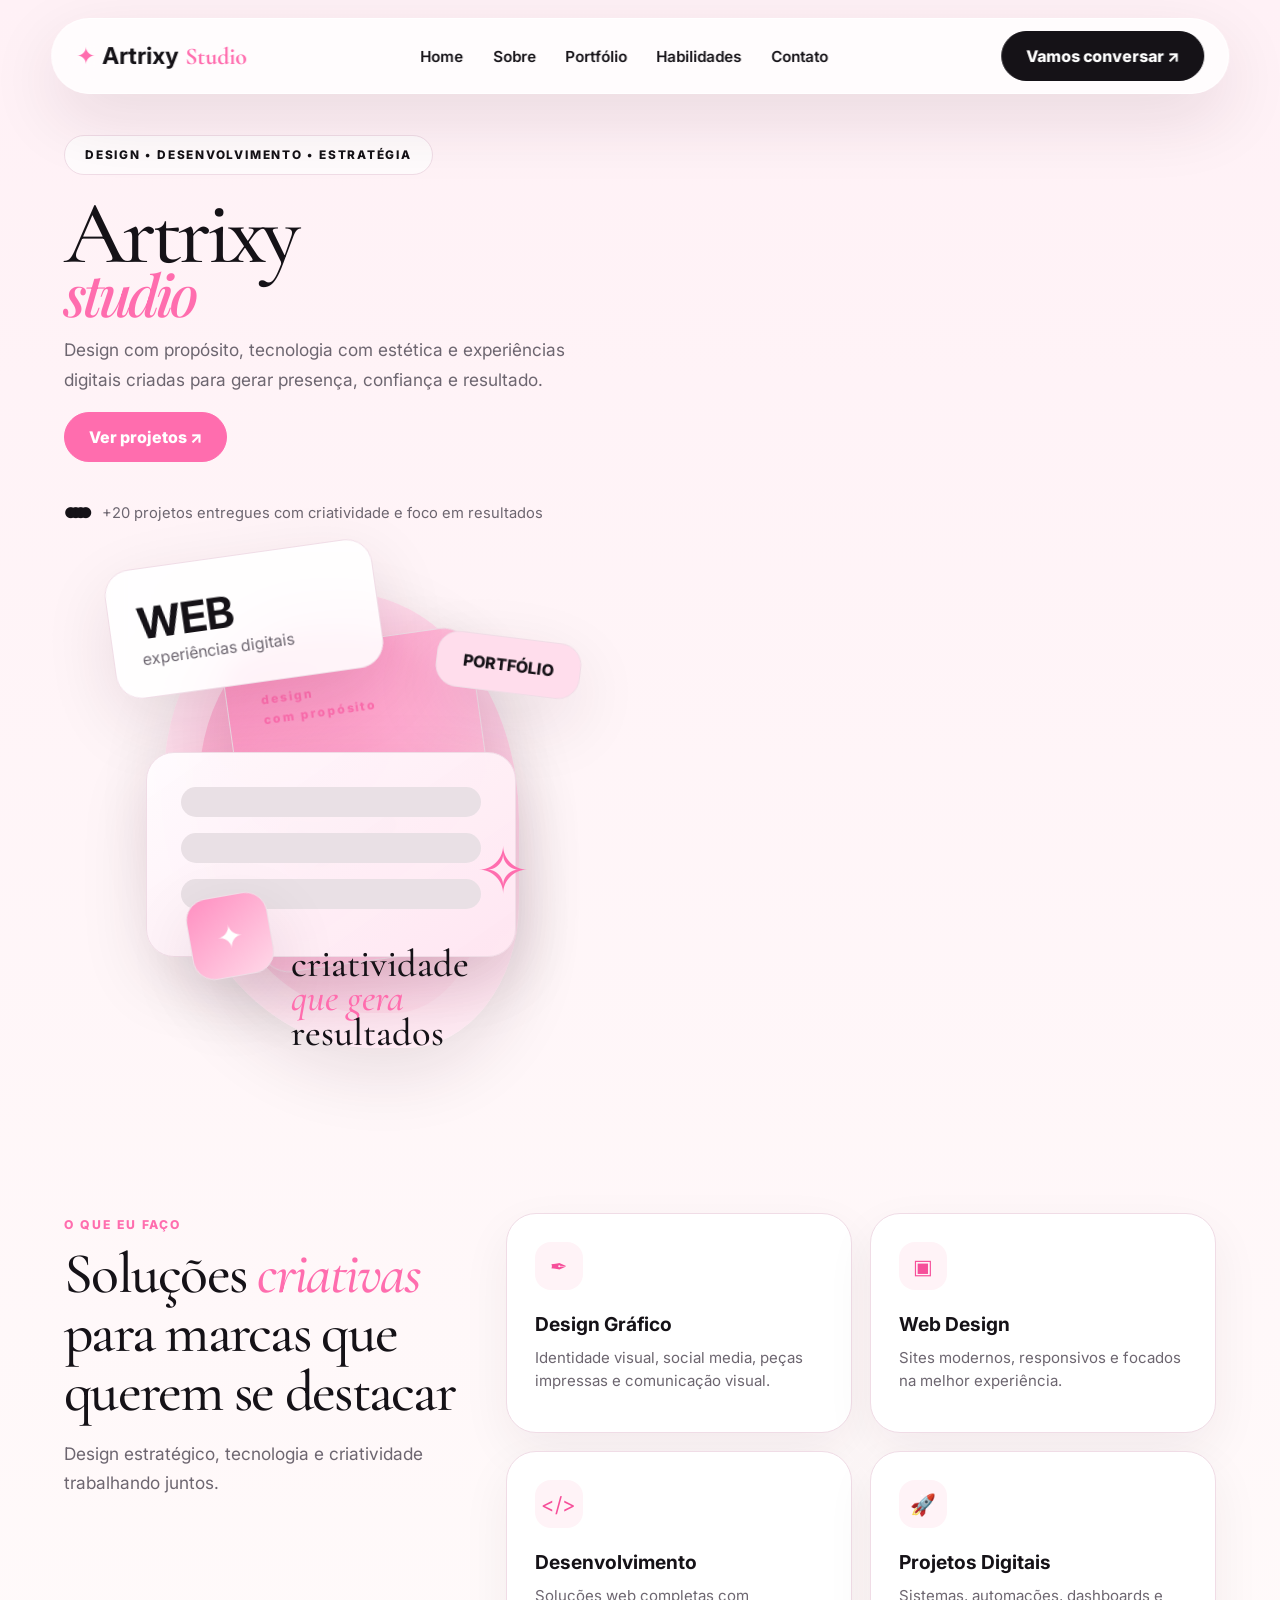
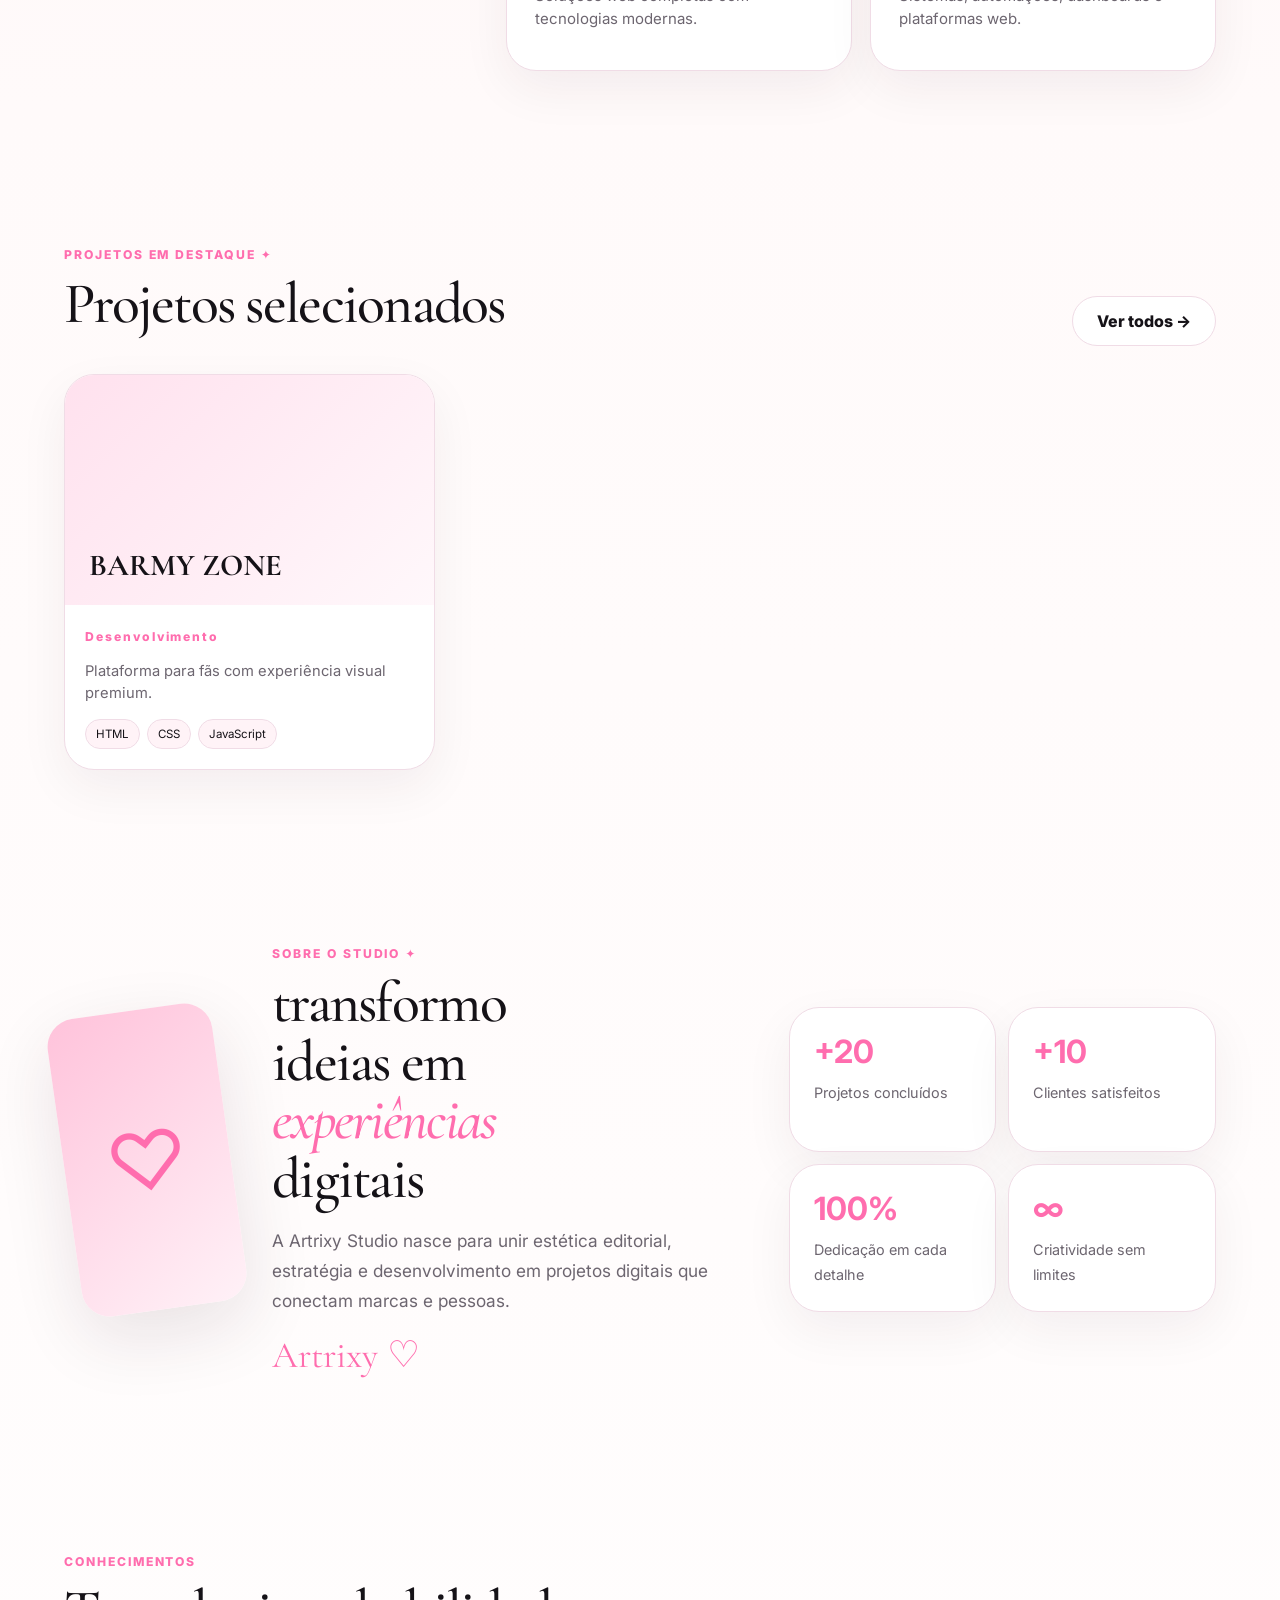
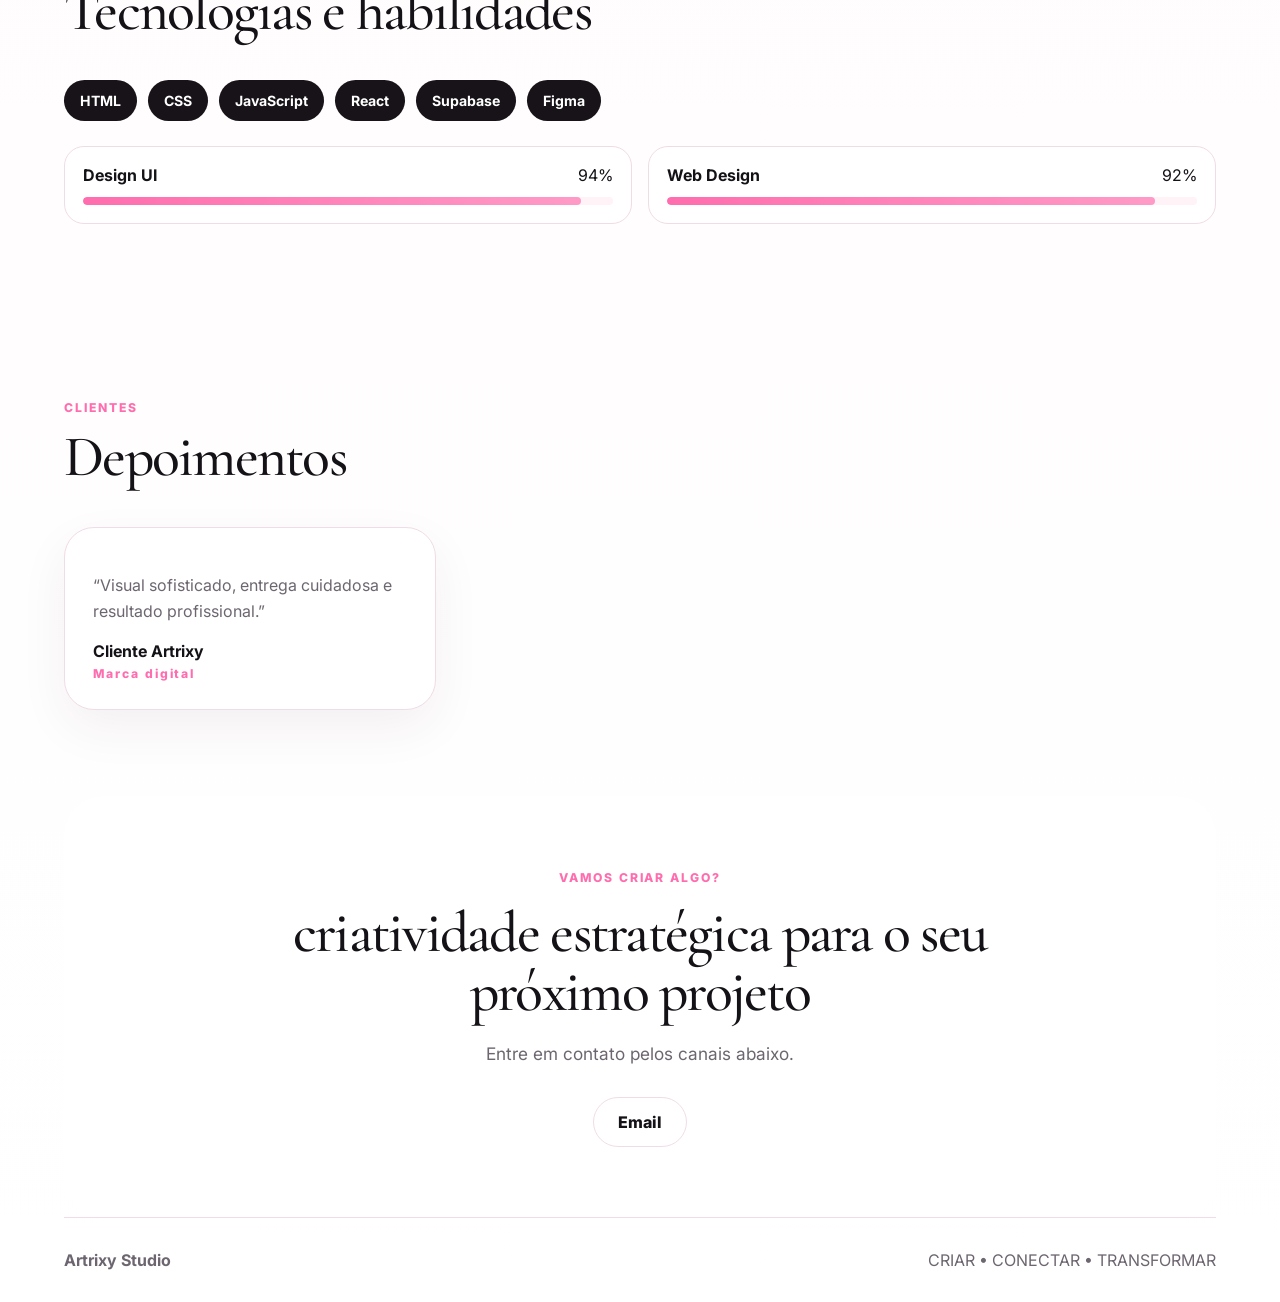
==== commit e89e8912: "Update index.html" ====
--- a/index.html
+++ b/index.html
@@ -26,7 +26,7 @@
         <div class="pill" id="heroEyebrow">DESIGN • DESENVOLVIMENTO • ESTRATÉGIA</div>
         <h1><span id="heroTitle">Artrixy</span><em id="heroAccent">studio</em></h1>
         <p id="heroDescription">Design com propósito, tecnologia com estética e experiências digitais criadas para gerar presença, confiança e resultado.</p>
-        <div class="actions"><a class="btn pink" href="portfolio.html">Ver projetos ↗</a><a class="btn light" id="resumeBtn" target="_blank" rel="noopener">Baixar currículo ↓</a></div>
+        <div class="actions"><a class="btn pink" href="portfolio.html">Ver projetos ↗</a>
         <div class="mini-proof"><span class="proof-dots">● ● ● ●</span><span id="proofText">+20 projetos entregues com criatividade e foco em resultados</span></div>
       </div>
       <div class="hero-art reveal" aria-hidden="true"><div class="organic"></div><div class="card editorial-card"><small>design<br>com propósito</small><b>Artrixy</b><span>STUDIO ✦</span></div><div class="card web-card"><b>WEB</b><span>experiências digitais</span></div><div class="sticker top">PORTFÓLIO</div><div class="browser-card"><span></span><span></span><span></span><i>✧</i></div><div class="sticker side">✦</div><h2>criatividade<br><em>que gera</em><br>resultados</h2></div>
@@ -49,4 +49,4 @@
   </main>
   <footer><b id="footerBrand">Artrixy Studio</b><span id="footerText">CRIAR • CONECTAR • TRANSFORMAR</span></footer>
   </div><script type="module" src="app.js"></script>
-</body></html>+</body></html>
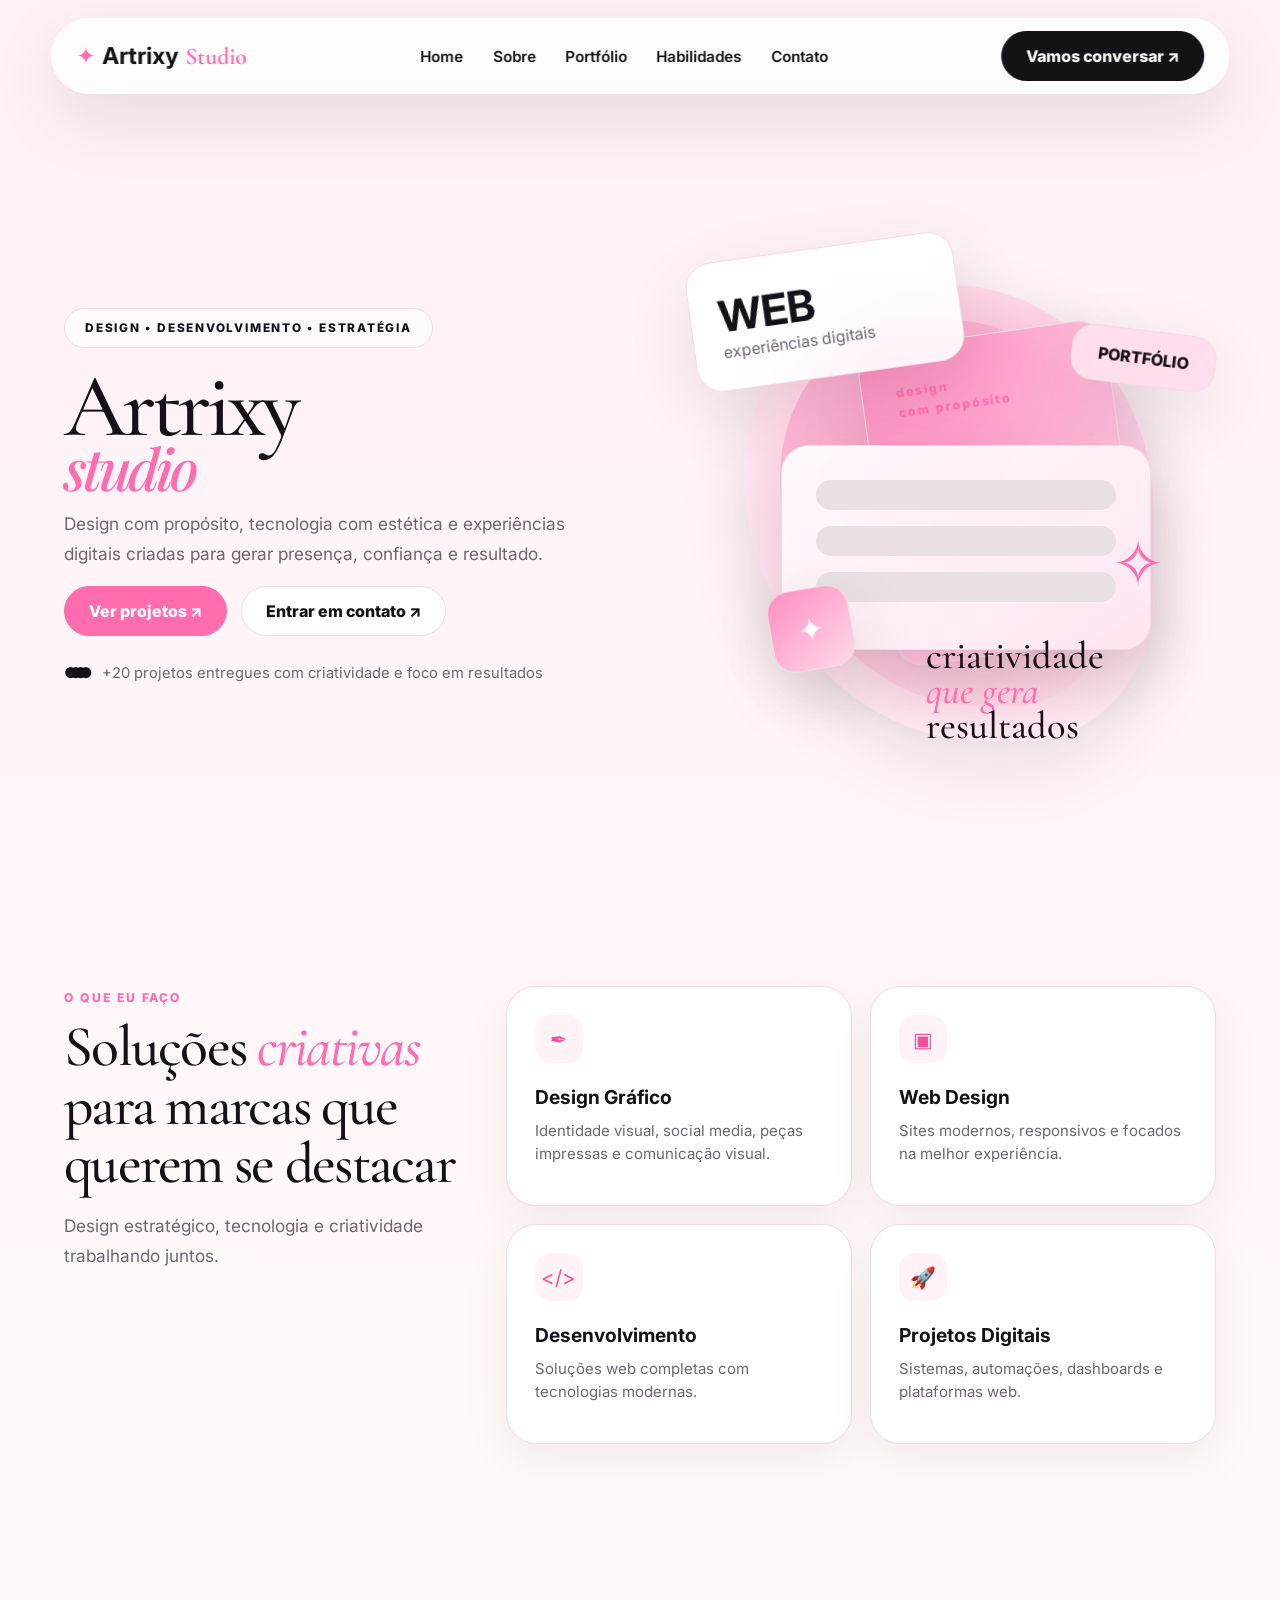
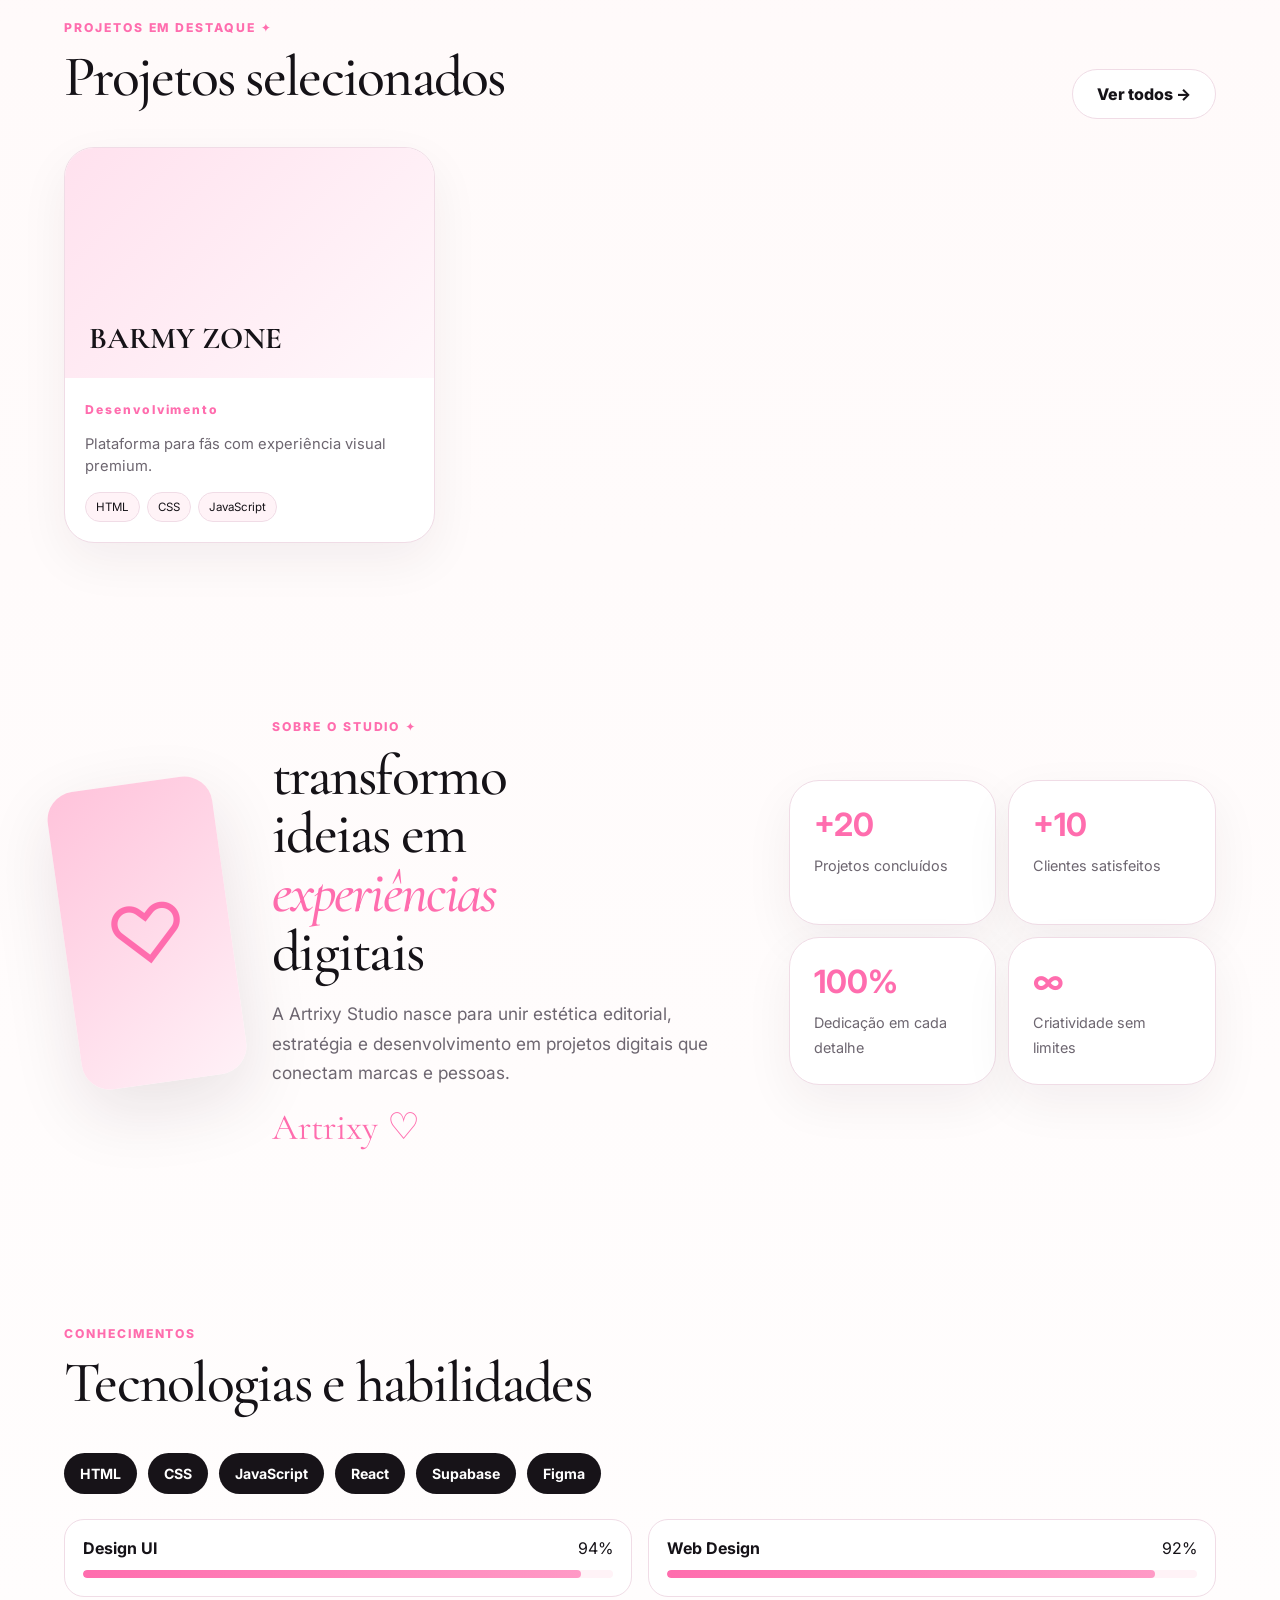
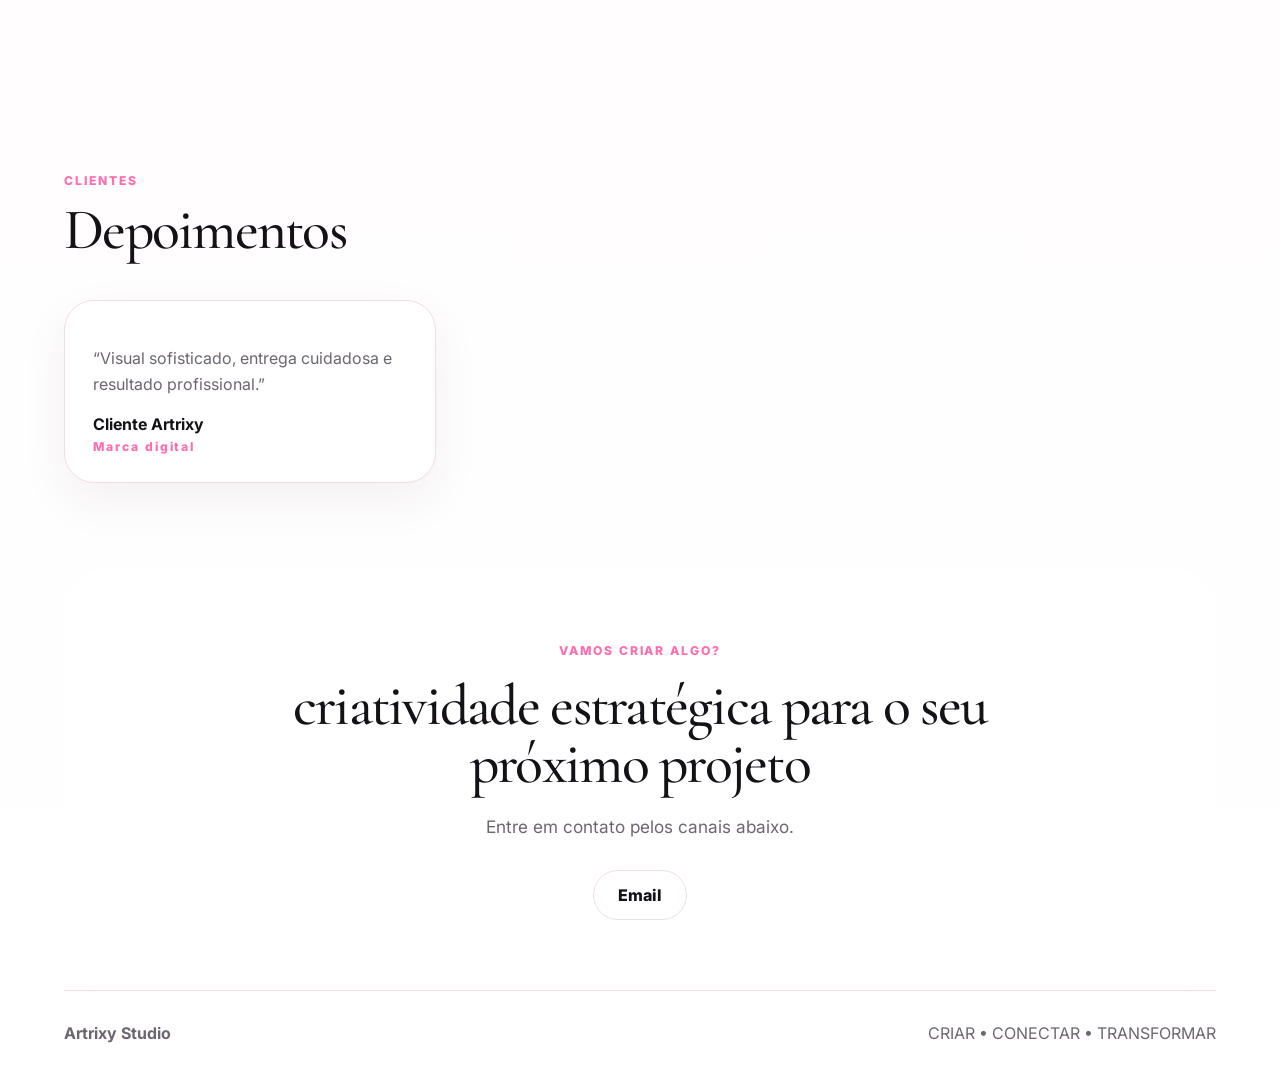
==== commit 51b43448: "Update index.html" ====
--- a/index.html
+++ b/index.html
@@ -2,51 +2,365 @@
 <html lang="pt-BR" class="site-loading">
 <head>
   <meta charset="UTF-8">
-  <meta name="viewport" content="width=device-width,initial-scale=1,viewport-fit=cover">
+
+  <meta
+    name="viewport"
+    content="width=device-width, initial-scale=1, viewport-fit=cover"
+  >
+
   <title>Artrixy Studio — Portfólio Profissional</title>
-  <meta name="description" content="Design, desenvolvimento e experiências digitais com estética premium.">
+
+  <meta
+    name="description"
+    content="Design, desenvolvimento e experiências digitais com estética premium."
+  >
+
   <meta name="theme-color" content="#fff3f7">
+
   <link rel="icon" href="assets/favicon.svg">
+
   <link rel="preconnect" href="https://fonts.googleapis.com">
-  <link rel="preconnect" href="https://fonts.gstatic.com" crossorigin>
-  <link rel="preload" as="style" href="https://fonts.googleapis.com/css2?family=Cormorant+Garamond:ital,wght@0,500;0,700;1,600&family=Inter:wght@400;500;600;700;800&family=Playfair+Display:ital,wght@1,700&display=swap" onload="this.onload=null;this.rel='stylesheet'">
-  <noscript><link href="https://fonts.googleapis.com/css2?family=Cormorant+Garamond:ital,wght@0,500;0,700;1,600&family=Inter:wght@400;500;600;700;800&family=Playfair+Display:ital,wght@1,700&display=swap" rel="stylesheet"></noscript>
+
+  <link
+    rel="preconnect"
+    href="https://fonts.gstatic.com"
+    crossorigin
+  >
+
+  <link
+    rel="preload"
+    as="style"
+    href="https://fonts.googleapis.com/css2?family=Cormorant+Garamond:ital,wght@0,500;0,700;1,600&family=Inter:wght@400;500;600;700;800&family=Playfair+Display:ital,wght@1,700&display=swap"
+    onload="this.onload=null;this.rel='stylesheet'"
+  >
+
+  <noscript>
+    <link
+      href="https://fonts.googleapis.com/css2?family=Cormorant+Garamond:ital,wght@0,500;0,700;1,600&family=Inter:wght@400;500;600;700;800&family=Playfair+Display:ital,wght@1,700&display=swap"
+      rel="stylesheet"
+    >
+  </noscript>
+
   <link rel="stylesheet" href="style.css">
 </head>
-<body><div class="site-loader" id="siteLoader" role="status" aria-live="polite"><div class="site-loader-inner"><div class="site-loader-mark">Artrixy <em>Studio</em></div><div class="site-loader-line"></div><p>Preparando o portfólio</p></div></div><div class="site-shell" id="siteShell">
-  <header class="nav glass">
-    <a class="logo" href="#home"><span>✦</span><b id="brandName">Artrixy</b><small>Studio</small></a>
-    <button class="menu-toggle" aria-label="Abrir menu" aria-expanded="false">☰</button>
-    <nav><a href="#home">Home</a><a href="#sobre">Sobre</a><a href="portfolio.html">Portfólio</a><a href="#habilidades">Habilidades</a><a href="#contato">Contato</a></nav>
-    <a class="btn dark nav-cta" id="navWhatsapp" target="_blank" rel="noopener">Vamos conversar ↗</a>
-  </header>
-  <main id="home">
-    <section class="hero section">
-      <div class="hero-copy reveal">
-        <div class="pill" id="heroEyebrow">DESIGN • DESENVOLVIMENTO • ESTRATÉGIA</div>
-        <h1><span id="heroTitle">Artrixy</span><em id="heroAccent">studio</em></h1>
-        <p id="heroDescription">Design com propósito, tecnologia com estética e experiências digitais criadas para gerar presença, confiança e resultado.</p>
-        <div class="actions"><a class="btn pink" href="portfolio.html">Ver projetos ↗</a>
-        <div class="mini-proof"><span class="proof-dots">● ● ● ●</span><span id="proofText">+20 projetos entregues com criatividade e foco em resultados</span></div>
+
+<body>
+  <div
+    class="site-loader"
+    id="siteLoader"
+    role="status"
+    aria-live="polite"
+  >
+    <div class="site-loader-inner">
+      <div class="site-loader-mark">
+        Artrixy <em>Studio</em>
       </div>
-      <div class="hero-art reveal" aria-hidden="true"><div class="organic"></div><div class="card editorial-card"><small>design<br>com propósito</small><b>Artrixy</b><span>STUDIO ✦</span></div><div class="card web-card"><b>WEB</b><span>experiências digitais</span></div><div class="sticker top">PORTFÓLIO</div><div class="browser-card"><span></span><span></span><span></span><i>✧</i></div><div class="sticker side">✦</div><h2>criatividade<br><em>que gera</em><br>resultados</h2></div>
-    </section>
-    <section id="solucoes" class="section split">
-      <div class="section-title reveal"><small id="servicesEyebrow">O QUE EU FAÇO</small><h2 id="servicesTitle">Soluções <em>criativas</em><br>para marcas que querem se destacar</h2><p id="servicesDescription">Design estratégico, tecnologia e criatividade trabalhando juntos.</p></div>
-      <div class="service-grid" id="servicesGrid"></div>
-    </section>
-    <section id="portfolio" class="section portfolio-strip">
-      <div class="row-head"><div><small>PROJETOS EM DESTAQUE ✦</small><h2 id="projectsTitle">Projetos selecionados</h2></div><a class="btn light" href="portfolio.html">Ver todos →</a></div>
-      <div class="project-row" id="featuredProjects"></div>
-    </section>
-    <section id="sobre" class="section magazine">
-      <div class="paper pink-paper">♡</div><div><small>SOBRE O STUDIO ✦</small><h2 id="aboutTitle">transformo<br>ideias em<br><em>experiências</em><br>digitais</h2><p id="aboutText"></p><span class="signature" id="signatureText">Artrixy ♡</span></div><div class="stats-grid" id="statsGrid"></div>
-    </section>
-    <section id="experiencias" class="section optional-section hidden-section"><div class="row-head"><div><small>TRAJETÓRIA</small><h2>Experiências</h2></div></div><div class="timeline" id="experienceList"></div></section>
-    <section id="habilidades" class="section skills-section"><div class="row-head"><div><small>CONHECIMENTOS</small><h2 id="skillsTitle">Tecnologias e habilidades</h2></div></div><div class="tech-grid" id="techGrid"></div><div class="skill-list" id="skillList"></div></section>
-    <section class="section testimonials"><div class="row-head"><div><small>CLIENTES</small><h2>Depoimentos</h2></div></div><div class="testimonial-grid" id="testimonialGrid"></div></section>
-    <section id="contato" class="section contact glass"><small>VAMOS CRIAR ALGO?</small><h2 id="contactTitle">criatividade estratégica para o seu próximo projeto</h2><p id="contactDescription">Entre em contato pelos canais abaixo.</p><div class="contact-links" id="contactLinks"></div></section>
-  </main>
-  <footer><b id="footerBrand">Artrixy Studio</b><span id="footerText">CRIAR • CONECTAR • TRANSFORMAR</span></footer>
-  </div><script type="module" src="app.js"></script>
-</body></html>
+
+      <div class="site-loader-line"></div>
+
+      <p>Preparando o portfólio</p>
+    </div>
+  </div>
+
+  <div class="site-shell" id="siteShell">
+    <header class="nav glass">
+      <a class="logo" href="#home" aria-label="Ir para o início">
+        <span>✦</span>
+        <b id="brandName">Artrixy</b>
+        <small>Studio</small>
+      </a>
+
+      <button
+        class="menu-toggle"
+        type="button"
+        aria-label="Abrir menu"
+        aria-expanded="false"
+      >
+        ☰
+      </button>
+
+      <nav aria-label="Navegação principal">
+        <a href="#home">Home</a>
+        <a href="#sobre">Sobre</a>
+        <a href="portfolio.html">Portfólio</a>
+        <a href="#habilidades">Habilidades</a>
+        <a href="#contato">Contato</a>
+      </nav>
+
+      <a
+        class="btn dark nav-cta"
+        id="navWhatsapp"
+        target="_blank"
+        rel="noopener noreferrer"
+      >
+        Vamos conversar ↗
+      </a>
+    </header>
+
+    <main id="home">
+      <section class="hero section">
+        <div class="hero-copy reveal">
+          <div class="pill" id="heroEyebrow">
+            DESIGN • DESENVOLVIMENTO • ESTRATÉGIA
+          </div>
+
+          <h1>
+            <span id="heroTitle">Artrixy</span>
+            <em id="heroAccent">studio</em>
+          </h1>
+
+          <p id="heroDescription">
+            Design com propósito, tecnologia com estética e experiências
+            digitais criadas para gerar presença, confiança e resultado.
+          </p>
+
+          <div class="actions">
+            <a class="btn pink" href="portfolio.html">
+              Ver projetos ↗
+            </a>
+
+            <a class="btn light" href="#contato">
+              Entrar em contato ↗
+            </a>
+          </div>
+
+          <div class="mini-proof">
+            <span class="proof-dots">● ● ● ●</span>
+
+            <span id="proofText">
+              +20 projetos entregues com criatividade e foco em resultados
+            </span>
+          </div>
+        </div>
+
+        <div class="hero-art reveal" aria-hidden="true">
+          <div class="organic"></div>
+
+          <div class="card editorial-card">
+            <small>
+              design
+              <br>
+              com propósito
+            </small>
+
+            <b>Artrixy</b>
+
+            <span>STUDIO ✦</span>
+          </div>
+
+          <div class="card web-card">
+            <b>WEB</b>
+            <span>experiências digitais</span>
+          </div>
+
+          <div class="sticker top">
+            PORTFÓLIO
+          </div>
+
+          <div class="browser-card">
+            <span></span>
+            <span></span>
+            <span></span>
+            <i>✧</i>
+          </div>
+
+          <div class="sticker side">
+            ✦
+          </div>
+
+          <h2>
+            criatividade
+            <br>
+            <em>que gera</em>
+            <br>
+            resultados
+          </h2>
+        </div>
+      </section>
+
+      <section id="solucoes" class="section split">
+        <div class="section-title reveal">
+          <small id="servicesEyebrow">
+            O QUE EU FAÇO
+          </small>
+
+          <h2 id="servicesTitle">
+            Soluções <em>criativas</em>
+            <br>
+            para marcas que querem se destacar
+          </h2>
+
+          <p id="servicesDescription">
+            Design estratégico, tecnologia e criatividade trabalhando juntos.
+          </p>
+        </div>
+
+        <div
+          class="service-grid"
+          id="servicesGrid"
+          aria-live="polite"
+        ></div>
+      </section>
+
+      <section id="portfolio" class="section portfolio-strip">
+        <div class="row-head">
+          <div>
+            <small>
+              PROJETOS EM DESTAQUE ✦
+            </small>
+
+            <h2 id="projectsTitle">
+              Projetos selecionados
+            </h2>
+          </div>
+
+          <a class="btn light" href="portfolio.html">
+            Ver todos →
+          </a>
+        </div>
+
+        <div
+          class="project-row"
+          id="featuredProjects"
+          aria-live="polite"
+        ></div>
+      </section>
+
+      <section id="sobre" class="section magazine">
+        <div class="paper pink-paper" aria-hidden="true">
+          ♡
+        </div>
+
+        <div>
+          <small>
+            SOBRE O STUDIO ✦
+          </small>
+
+          <h2 id="aboutTitle">
+            transformo
+            <br>
+            ideias em
+            <br>
+            <em>experiências</em>
+            <br>
+            digitais
+          </h2>
+
+          <p id="aboutText"></p>
+
+          <span class="signature" id="signatureText">
+            Artrixy ♡
+          </span>
+        </div>
+
+        <div
+          class="stats-grid"
+          id="statsGrid"
+          aria-live="polite"
+        ></div>
+      </section>
+
+      <section
+        id="experiencias"
+        class="section optional-section hidden-section"
+      >
+        <div class="row-head">
+          <div>
+            <small>
+              TRAJETÓRIA
+            </small>
+
+            <h2>
+              Experiências
+            </h2>
+          </div>
+        </div>
+
+        <div
+          class="timeline"
+          id="experienceList"
+          aria-live="polite"
+        ></div>
+      </section>
+
+      <section id="habilidades" class="section skills-section">
+        <div class="row-head">
+          <div>
+            <small>
+              CONHECIMENTOS
+            </small>
+
+            <h2 id="skillsTitle">
+              Tecnologias e habilidades
+            </h2>
+          </div>
+        </div>
+
+        <div
+          class="tech-grid"
+          id="techGrid"
+          aria-live="polite"
+        ></div>
+
+        <div
+          class="skill-list"
+          id="skillList"
+          aria-live="polite"
+        ></div>
+      </section>
+
+      <section class="section testimonials">
+        <div class="row-head">
+          <div>
+            <small>
+              CLIENTES
+            </small>
+
+            <h2>
+              Depoimentos
+            </h2>
+          </div>
+        </div>
+
+        <div
+          class="testimonial-grid"
+          id="testimonialGrid"
+          aria-live="polite"
+        ></div>
+      </section>
+
+      <section id="contato" class="section contact glass">
+        <small>
+          VAMOS CRIAR ALGO?
+        </small>
+
+        <h2 id="contactTitle">
+          criatividade estratégica para o seu próximo projeto
+        </h2>
+
+        <p id="contactDescription">
+          Entre em contato pelos canais abaixo.
+        </p>
+
+        <div
+          class="contact-links"
+          id="contactLinks"
+          aria-live="polite"
+        ></div>
+      </section>
+    </main>
+
+    <footer>
+      <b id="footerBrand">
+        Artrixy Studio
+      </b>
+
+      <span id="footerText">
+        CRIAR • CONECTAR • TRANSFORMAR
+      </span>
+    </footer>
+  </div>
+
+  <script type="module" src="app.js"></script>
+</body>
+</html>
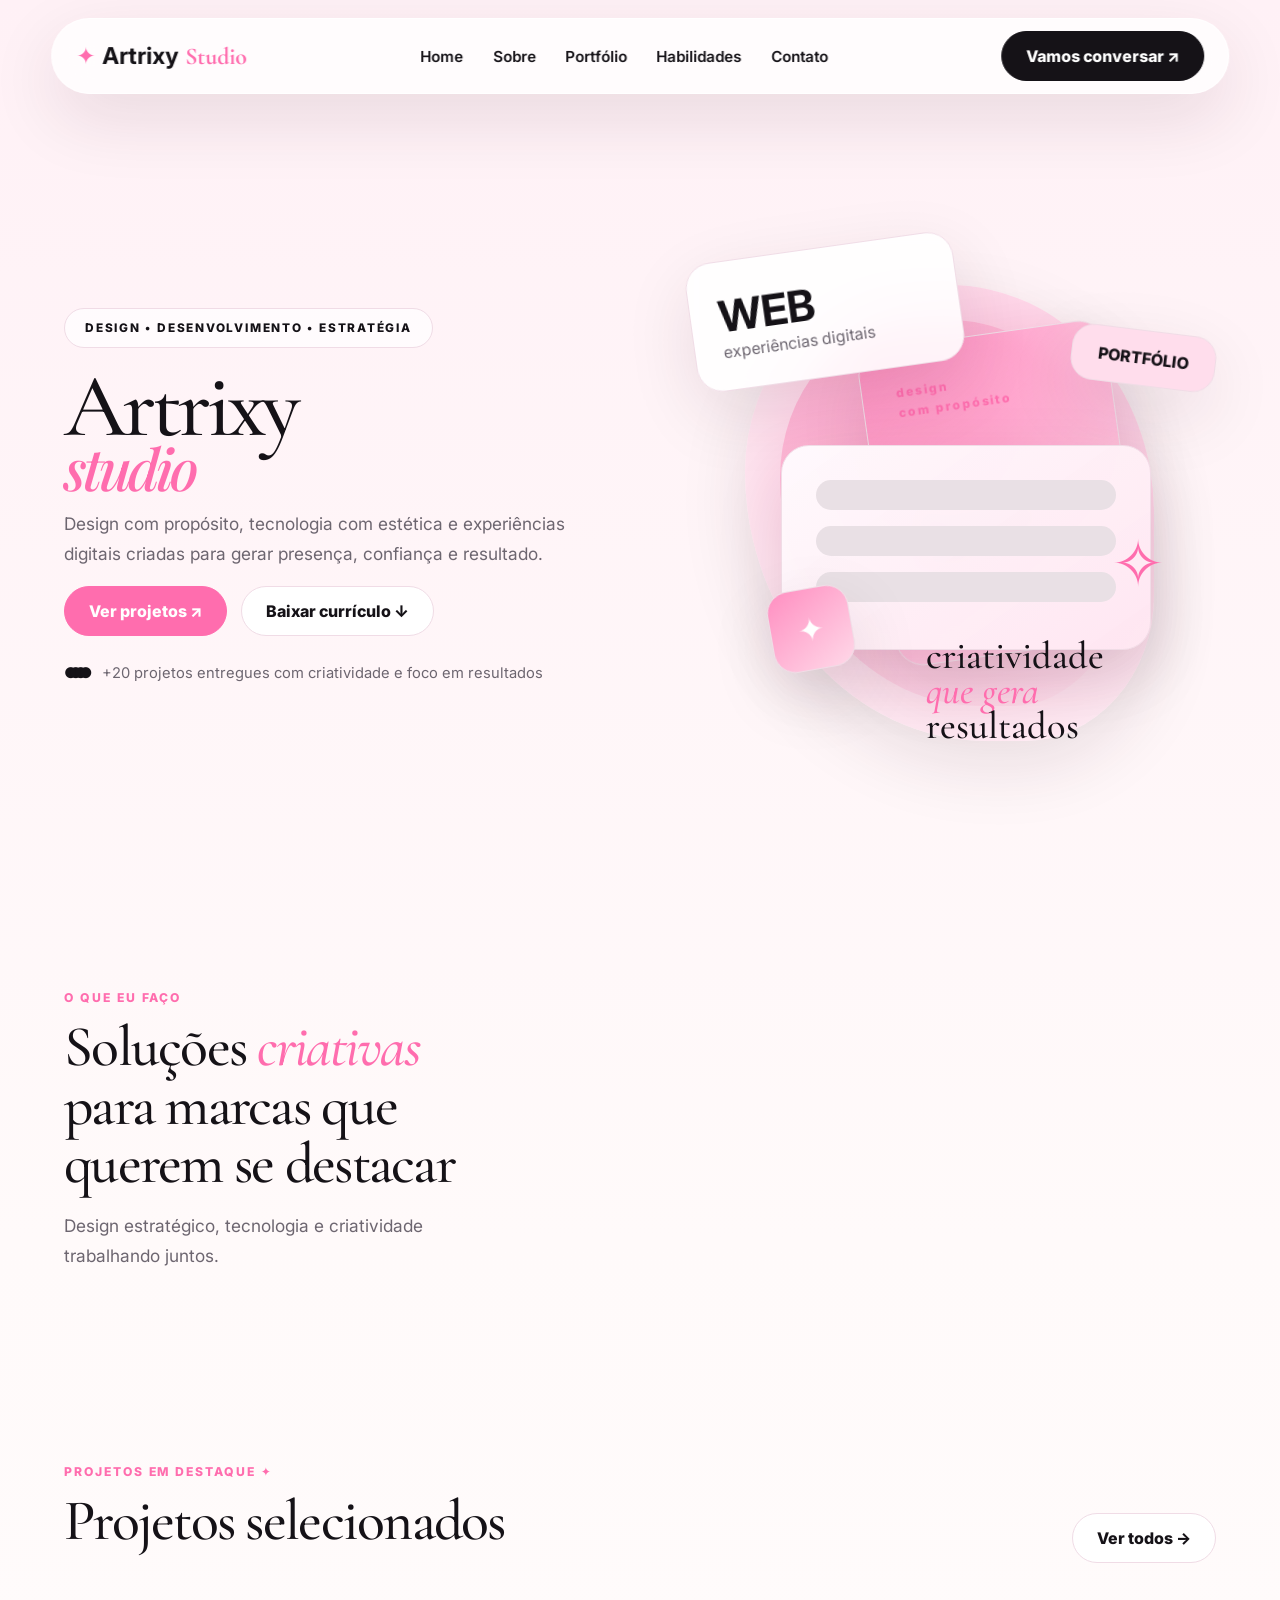
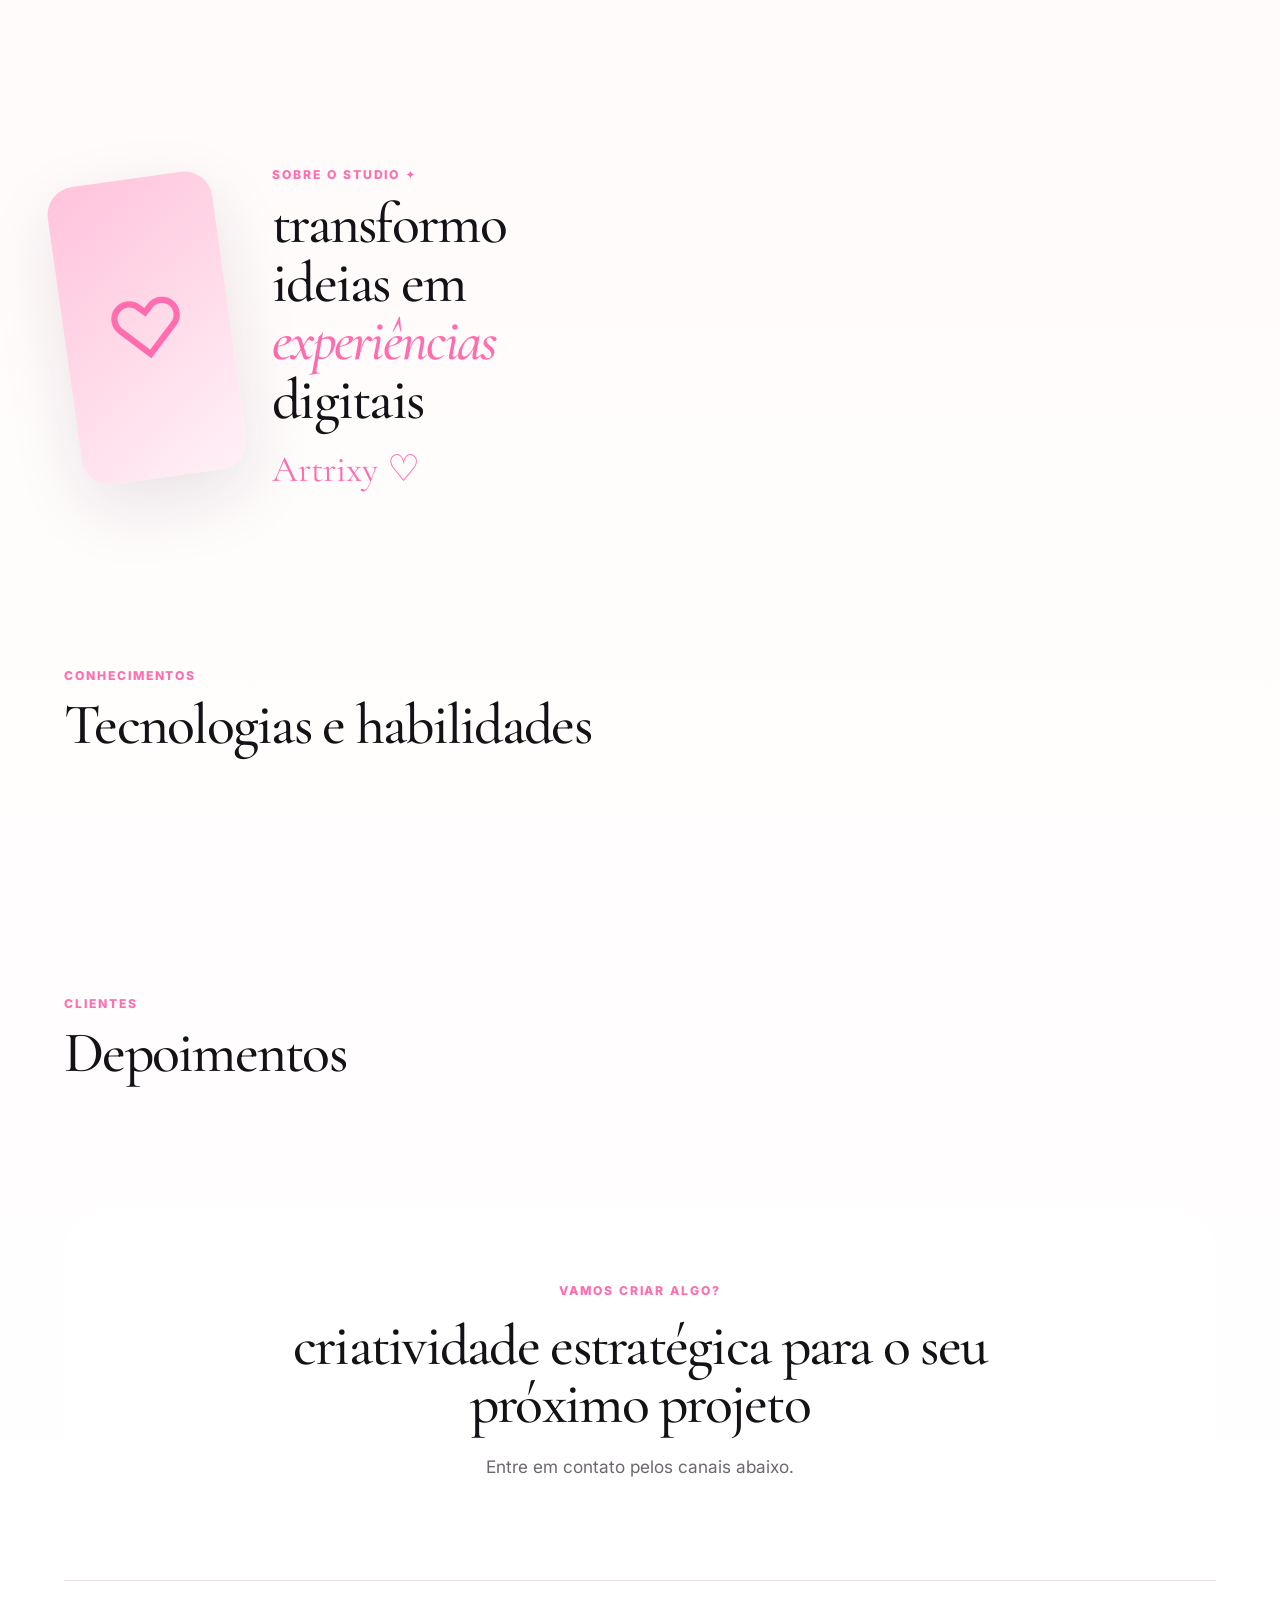
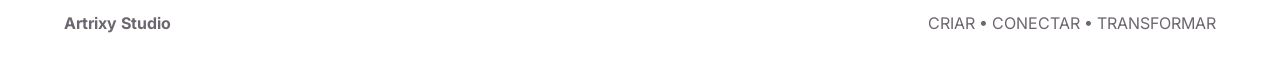
==== commit b26684af: "Add files via upload" ====
--- a/index.html
+++ b/index.html
@@ -1,366 +1,51 @@
 <!doctype html>
-<html lang="pt-BR" class="site-loading">
+<html lang="pt-BR">
 <head>
   <meta charset="UTF-8">
-
-  <meta
-    name="viewport"
-    content="width=device-width, initial-scale=1, viewport-fit=cover"
-  >
-
+  <meta name="viewport" content="width=device-width,initial-scale=1,viewport-fit=cover">
   <title>Artrixy Studio — Portfólio Profissional</title>
-
-  <meta
-    name="description"
-    content="Design, desenvolvimento e experiências digitais com estética premium."
-  >
-
+  <meta name="description" content="Design, desenvolvimento e experiências digitais com estética premium.">
   <meta name="theme-color" content="#fff3f7">
-
   <link rel="icon" href="assets/favicon.svg">
-
   <link rel="preconnect" href="https://fonts.googleapis.com">
-
-  <link
-    rel="preconnect"
-    href="https://fonts.gstatic.com"
-    crossorigin
-  >
-
-  <link
-    rel="preload"
-    as="style"
-    href="https://fonts.googleapis.com/css2?family=Cormorant+Garamond:ital,wght@0,500;0,700;1,600&family=Inter:wght@400;500;600;700;800&family=Playfair+Display:ital,wght@1,700&display=swap"
-    onload="this.onload=null;this.rel='stylesheet'"
-  >
-
-  <noscript>
-    <link
-      href="https://fonts.googleapis.com/css2?family=Cormorant+Garamond:ital,wght@0,500;0,700;1,600&family=Inter:wght@400;500;600;700;800&family=Playfair+Display:ital,wght@1,700&display=swap"
-      rel="stylesheet"
-    >
-  </noscript>
-
+  <link rel="preconnect" href="https://fonts.gstatic.com" crossorigin>
+  <link href="https://fonts.googleapis.com/css2?family=Cormorant+Garamond:ital,wght@0,500;0,700;1,600&family=Inter:wght@400;500;600;700;800&family=Playfair+Display:ital,wght@1,700&display=swap" rel="stylesheet">
   <link rel="stylesheet" href="style.css">
 </head>
-
 <body>
-  <div
-    class="site-loader"
-    id="siteLoader"
-    role="status"
-    aria-live="polite"
-  >
-    <div class="site-loader-inner">
-      <div class="site-loader-mark">
-        Artrixy <em>Studio</em>
+  <header class="nav glass">
+    <a class="logo" href="#home"><span>✦</span><b id="brandName">Artrixy</b><small>Studio</small></a>
+    <button class="menu-toggle" aria-label="Abrir menu" aria-expanded="false">☰</button>
+    <nav><a href="#home">Home</a><a href="#sobre">Sobre</a><a href="portfolio.html">Portfólio</a><a href="#habilidades">Habilidades</a><a href="#contato">Contato</a></nav>
+    <a class="btn dark nav-cta" id="navWhatsapp" target="_blank" rel="noopener">Vamos conversar ↗</a>
+  </header>
+  <main id="home">
+    <section class="hero section">
+      <div class="hero-copy reveal">
+        <div class="pill" id="heroEyebrow">DESIGN • DESENVOLVIMENTO • ESTRATÉGIA</div>
+        <h1><span id="heroTitle">Artrixy</span><em id="heroAccent">studio</em></h1>
+        <p id="heroDescription">Design com propósito, tecnologia com estética e experiências digitais criadas para gerar presença, confiança e resultado.</p>
+        <div class="actions"><a class="btn pink" href="portfolio.html">Ver projetos ↗</a><a class="btn light" id="resumeBtn" target="_blank" rel="noopener">Baixar currículo ↓</a></div>
+        <div class="mini-proof"><span class="proof-dots">● ● ● ●</span><span id="proofText">+20 projetos entregues com criatividade e foco em resultados</span></div>
       </div>
-
-      <div class="site-loader-line"></div>
-
-      <p>Preparando o portfólio</p>
-    </div>
-  </div>
-
-  <div class="site-shell" id="siteShell">
-    <header class="nav glass">
-      <a class="logo" href="#home" aria-label="Ir para o início">
-        <span>✦</span>
-        <b id="brandName">Artrixy</b>
-        <small>Studio</small>
-      </a>
-
-      <button
-        class="menu-toggle"
-        type="button"
-        aria-label="Abrir menu"
-        aria-expanded="false"
-      >
-        ☰
-      </button>
-
-      <nav aria-label="Navegação principal">
-        <a href="#home">Home</a>
-        <a href="#sobre">Sobre</a>
-        <a href="portfolio.html">Portfólio</a>
-        <a href="#habilidades">Habilidades</a>
-        <a href="#contato">Contato</a>
-      </nav>
-
-      <a
-        class="btn dark nav-cta"
-        id="navWhatsapp"
-        target="_blank"
-        rel="noopener noreferrer"
-      >
-        Vamos conversar ↗
-      </a>
-    </header>
-
-    <main id="home">
-      <section class="hero section">
-        <div class="hero-copy reveal">
-          <div class="pill" id="heroEyebrow">
-            DESIGN • DESENVOLVIMENTO • ESTRATÉGIA
-          </div>
-
-          <h1>
-            <span id="heroTitle">Artrixy</span>
-            <em id="heroAccent">studio</em>
-          </h1>
-
-          <p id="heroDescription">
-            Design com propósito, tecnologia com estética e experiências
-            digitais criadas para gerar presença, confiança e resultado.
-          </p>
-
-          <div class="actions">
-            <a class="btn pink" href="portfolio.html">
-              Ver projetos ↗
-            </a>
-
-            <a class="btn light" href="#contato">
-              Entrar em contato ↗
-            </a>
-          </div>
-
-          <div class="mini-proof">
-            <span class="proof-dots">● ● ● ●</span>
-
-            <span id="proofText">
-              +20 projetos entregues com criatividade e foco em resultados
-            </span>
-          </div>
-        </div>
-
-        <div class="hero-art reveal" aria-hidden="true">
-          <div class="organic"></div>
-
-          <div class="card editorial-card">
-            <small>
-              design
-              <br>
-              com propósito
-            </small>
-
-            <b>Artrixy</b>
-
-            <span>STUDIO ✦</span>
-          </div>
-
-          <div class="card web-card">
-            <b>WEB</b>
-            <span>experiências digitais</span>
-          </div>
-
-          <div class="sticker top">
-            PORTFÓLIO
-          </div>
-
-          <div class="browser-card">
-            <span></span>
-            <span></span>
-            <span></span>
-            <i>✧</i>
-          </div>
-
-          <div class="sticker side">
-            ✦
-          </div>
-
-          <h2>
-            criatividade
-            <br>
-            <em>que gera</em>
-            <br>
-            resultados
-          </h2>
-        </div>
-      </section>
-
-      <section id="solucoes" class="section split">
-        <div class="section-title reveal">
-          <small id="servicesEyebrow">
-            O QUE EU FAÇO
-          </small>
-
-          <h2 id="servicesTitle">
-            Soluções <em>criativas</em>
-            <br>
-            para marcas que querem se destacar
-          </h2>
-
-          <p id="servicesDescription">
-            Design estratégico, tecnologia e criatividade trabalhando juntos.
-          </p>
-        </div>
-
-        <div
-          class="service-grid"
-          id="servicesGrid"
-          aria-live="polite"
-        ></div>
-      </section>
-
-      <section id="portfolio" class="section portfolio-strip">
-        <div class="row-head">
-          <div>
-            <small>
-              PROJETOS EM DESTAQUE ✦
-            </small>
-
-            <h2 id="projectsTitle">
-              Projetos selecionados
-            </h2>
-          </div>
-
-          <a class="btn light" href="portfolio.html">
-            Ver todos →
-          </a>
-        </div>
-
-        <div
-          class="project-row"
-          id="featuredProjects"
-          aria-live="polite"
-        ></div>
-      </section>
-
-      <section id="sobre" class="section magazine">
-        <div class="paper pink-paper" aria-hidden="true">
-          ♡
-        </div>
-
-        <div>
-          <small>
-            SOBRE O STUDIO ✦
-          </small>
-
-          <h2 id="aboutTitle">
-            transformo
-            <br>
-            ideias em
-            <br>
-            <em>experiências</em>
-            <br>
-            digitais
-          </h2>
-
-          <p id="aboutText"></p>
-
-          <span class="signature" id="signatureText">
-            Artrixy ♡
-          </span>
-        </div>
-
-        <div
-          class="stats-grid"
-          id="statsGrid"
-          aria-live="polite"
-        ></div>
-      </section>
-
-      <section
-        id="experiencias"
-        class="section optional-section hidden-section"
-      >
-        <div class="row-head">
-          <div>
-            <small>
-              TRAJETÓRIA
-            </small>
-
-            <h2>
-              Experiências
-            </h2>
-          </div>
-        </div>
-
-        <div
-          class="timeline"
-          id="experienceList"
-          aria-live="polite"
-        ></div>
-      </section>
-
-      <section id="habilidades" class="section skills-section">
-        <div class="row-head">
-          <div>
-            <small>
-              CONHECIMENTOS
-            </small>
-
-            <h2 id="skillsTitle">
-              Tecnologias e habilidades
-            </h2>
-          </div>
-        </div>
-
-        <div
-          class="tech-grid"
-          id="techGrid"
-          aria-live="polite"
-        ></div>
-
-        <div
-          class="skill-list"
-          id="skillList"
-          aria-live="polite"
-        ></div>
-      </section>
-
-      <section class="section testimonials">
-        <div class="row-head">
-          <div>
-            <small>
-              CLIENTES
-            </small>
-
-            <h2>
-              Depoimentos
-            </h2>
-          </div>
-        </div>
-
-        <div
-          class="testimonial-grid"
-          id="testimonialGrid"
-          aria-live="polite"
-        ></div>
-      </section>
-
-      <section id="contato" class="section contact glass">
-        <small>
-          VAMOS CRIAR ALGO?
-        </small>
-
-        <h2 id="contactTitle">
-          criatividade estratégica para o seu próximo projeto
-        </h2>
-
-        <p id="contactDescription">
-          Entre em contato pelos canais abaixo.
-        </p>
-
-        <div
-          class="contact-links"
-          id="contactLinks"
-          aria-live="polite"
-        ></div>
-      </section>
-    </main>
-
-    <footer>
-      <b id="footerBrand">
-        Artrixy Studio
-      </b>
-
-      <span id="footerText">
-        CRIAR • CONECTAR • TRANSFORMAR
-      </span>
-    </footer>
-  </div>
-
+      <div class="hero-art reveal" aria-hidden="true"><div class="organic"></div><div class="card editorial-card"><small>design<br>com propósito</small><b>Artrixy</b><span>STUDIO ✦</span></div><div class="card web-card"><b>WEB</b><span>experiências digitais</span></div><div class="sticker top">PORTFÓLIO</div><div class="browser-card"><span></span><span></span><span></span><i>✧</i></div><div class="sticker side">✦</div><h2>criatividade<br><em>que gera</em><br>resultados</h2></div>
+    </section>
+    <section id="solucoes" class="section split">
+      <div class="section-title reveal"><small id="servicesEyebrow">O QUE EU FAÇO</small><h2 id="servicesTitle">Soluções <em>criativas</em><br>para marcas que querem se destacar</h2><p id="servicesDescription">Design estratégico, tecnologia e criatividade trabalhando juntos.</p></div>
+      <div class="service-grid" id="servicesGrid"></div>
+    </section>
+    <section id="portfolio" class="section portfolio-strip">
+      <div class="row-head"><div><small>PROJETOS EM DESTAQUE ✦</small><h2 id="projectsTitle">Projetos selecionados</h2></div><a class="btn light" href="portfolio.html">Ver todos →</a></div>
+      <div class="project-row" id="featuredProjects"></div>
+    </section>
+    <section id="sobre" class="section magazine">
+      <div class="paper pink-paper">♡</div><div><small>SOBRE O STUDIO ✦</small><h2 id="aboutTitle">transformo<br>ideias em<br><em>experiências</em><br>digitais</h2><p id="aboutText"></p><span class="signature" id="signatureText">Artrixy ♡</span></div><div class="stats-grid" id="statsGrid"></div>
+    </section>
+    <section id="experiencias" class="section optional-section hidden-section"><div class="row-head"><div><small>TRAJETÓRIA</small><h2>Experiências</h2></div></div><div class="timeline" id="experienceList"></div></section>
+    <section id="habilidades" class="section skills-section"><div class="row-head"><div><small>CONHECIMENTOS</small><h2 id="skillsTitle">Tecnologias e habilidades</h2></div></div><div class="tech-grid" id="techGrid"></div><div class="skill-list" id="skillList"></div></section>
+    <section class="section testimonials"><div class="row-head"><div><small>CLIENTES</small><h2>Depoimentos</h2></div></div><div class="testimonial-grid" id="testimonialGrid"></div></section>
+    <section id="contato" class="section contact glass"><small>VAMOS CRIAR ALGO?</small><h2 id="contactTitle">criatividade estratégica para o seu próximo projeto</h2><p id="contactDescription">Entre em contato pelos canais abaixo.</p><div class="contact-links" id="contactLinks"></div></section>
+  </main>
+  <footer><b id="footerBrand">Artrixy Studio</b><span id="footerText">CRIAR • CONECTAR • TRANSFORMAR</span></footer>
   <script type="module" src="app.js"></script>
-</body>
-</html>
+</body></html>
--- a/style.css
+++ b/style.css
@@ -8,21 +8,3 @@
 @media(max-width:900px){.nav{top:10px;min-height:66px;border-radius:24px;padding:12px 16px;flex-wrap:wrap}.nav-cta{display:none}.menu-toggle{display:block;margin-left:auto}.nav nav{display:none;width:100%;padding:10px 2px 4px;flex-direction:column;gap:4px}.nav.open nav{display:flex}.nav nav a{padding:10px}.hero{grid-template-columns:1fr;padding-top:125px}.hero-copy{text-align:center}.hero p{margin-left:auto;margin-right:auto}.actions,.mini-proof{justify-content:center}.hero-art{height:500px;max-width:650px;width:100%;margin:auto}.split,.magazine,.detail-grid{grid-template-columns:1fr}.section-title{text-align:center}.section-title p{margin:auto}.service-grid{grid-template-columns:repeat(2,minmax(0,1fr))}.pink-paper{display:none}.magazine .stats-grid{grid-column:auto;grid-template-columns:repeat(2,minmax(0,1fr))}.timeline-item{grid-template-columns:1fr}.admin-layout{grid-template-columns:1fr}.admin-sidebar{position:static}.admin-mobile-toggle{display:block}.admin-menu{display:none;margin-top:8px}.admin-sidebar.open .admin-menu{display:grid}.admin-topbar{align-items:flex-start}.form-grid.three{grid-template-columns:repeat(2,minmax(0,1fr))}}
 @media(max-width:640px){:root{--container:min(100% - 30px,1380px);--radius:22px}.section{padding:58px 0}.hero{padding-top:112px;padding-bottom:20px}.hero h1{font-size:clamp(3.4rem,19vw,5rem)}.hero-art{height:390px}.organic{inset:55px 28px 25px 42px}.web-card{left:0;top:18px;width:185px;padding:20px}.web-card b{font-size:2rem}.editorial-card{right:28px;top:92px;width:175px;height:235px;padding:22px}.editorial-card b{font-size:1.8rem;margin-top:52px}.sticker.top{right:0;top:66px;padding:12px 16px;font-size:.7rem}.browser-card{right:10px;bottom:77px;width:250px;height:145px;padding:22px}.browser-card span{height:18px;margin-bottom:11px}.sticker.side{left:32px;bottom:64px;width:60px;height:60px}.hero-art h2{font-size:1.8rem;width:210px}.service-grid,.project-row,.portfolio-grid,.testimonial-grid,.skill-list{grid-template-columns:1fr}.row-head{align-items:flex-start;flex-direction:column}.magazine .stats-grid{grid-template-columns:repeat(2,minmax(0,1fr))}.contact{padding:48px 20px}.contact-links .btn{width:100%}.gallery{grid-template-columns:1fr}.project-banner{min-height:360px;padding:28px}.admin-wrap{width:min(100% - 20px,1480px);margin:10px auto}.login-box{padding:24px}.admin-topbar{display:block}.admin-actions{margin-top:14px;flex-wrap:wrap}.admin-content{padding:17px}.form-grid,.form-grid.three{grid-template-columns:1fr}.table-item{align-items:flex-start;flex-direction:column}.table-actions{width:100%}.table-actions .btn{flex:1}.dashboard-grid{grid-template-columns:1fr 1fr}.media-grid{grid-template-columns:repeat(2,minmax(0,1fr))}footer{flex-direction:column;text-align:center}.cursor{display:none}}
 @media(prefers-reduced-motion:reduce){*{scroll-behavior:auto!important;transition:none!important;animation:none!important}}
-
-/* Carregamento imediato: mantém layout estável enquanto os dados do painel atualizam em segundo plano. */
-#servicesGrid{min-height:458px}#featuredProjects{min-height:350px}#statsGrid{min-height:302px}#techGrid{min-height:48px}#skillList{min-height:120px}#testimonialGrid{min-height:220px}.content-ready #servicesGrid,.content-ready #featuredProjects,.content-ready #statsGrid,.content-ready #techGrid,.content-ready #skillList,.content-ready #testimonialGrid{min-height:0}@media(max-width:900px){#servicesGrid{min-height:458px}#featuredProjects{min-height:720px}}@media(max-width:640px){#servicesGrid{min-height:950px}#featuredProjects{min-height:1080px}}
-
-/* Carregamento sincronizado: a página inteira aparece somente quando conteúdo e imagens críticas estiverem prontos. */
-html.site-loading,html.site-loading body{overflow:hidden}
-.site-loader{position:fixed;inset:0;z-index:99999;display:grid;place-items:center;background:linear-gradient(180deg,#fff1f6,#fffafa);transition:opacity .32s ease,visibility .32s ease}
-.site-loader-inner{display:grid;justify-items:center;gap:16px;text-align:center;padding:24px}
-.site-loader-mark{font-family:'Cormorant Garamond',Georgia,serif;font-size:clamp(2rem,6vw,4rem);font-weight:700;color:#171318}
-.site-loader-mark em{color:var(--pink);font-weight:600}
-.site-loader-line{width:min(260px,64vw);height:3px;border-radius:999px;background:#f1dce6;overflow:hidden}
-.site-loader-line::after{content:"";display:block;width:42%;height:100%;background:var(--pink);border-radius:inherit;animation:siteLoad 1s ease-in-out infinite}
-.site-loader p{margin:0;color:var(--muted);font-size:.82rem;letter-spacing:.08em;text-transform:uppercase;font-weight:700}
-.site-shell{opacity:0;visibility:hidden}
-html.site-ready .site-shell{opacity:1;visibility:visible;transition:opacity .35s ease}
-html.site-ready .site-loader{opacity:0;visibility:hidden;pointer-events:none}
-@keyframes siteLoad{0%{transform:translateX(-120%)}50%{transform:translateX(140%)}100%{transform:translateX(300%)}}
-@media(prefers-reduced-motion:reduce){.site-loader-line::after{animation:none;width:100%}.site-shell,.site-loader{transition:none!important}}
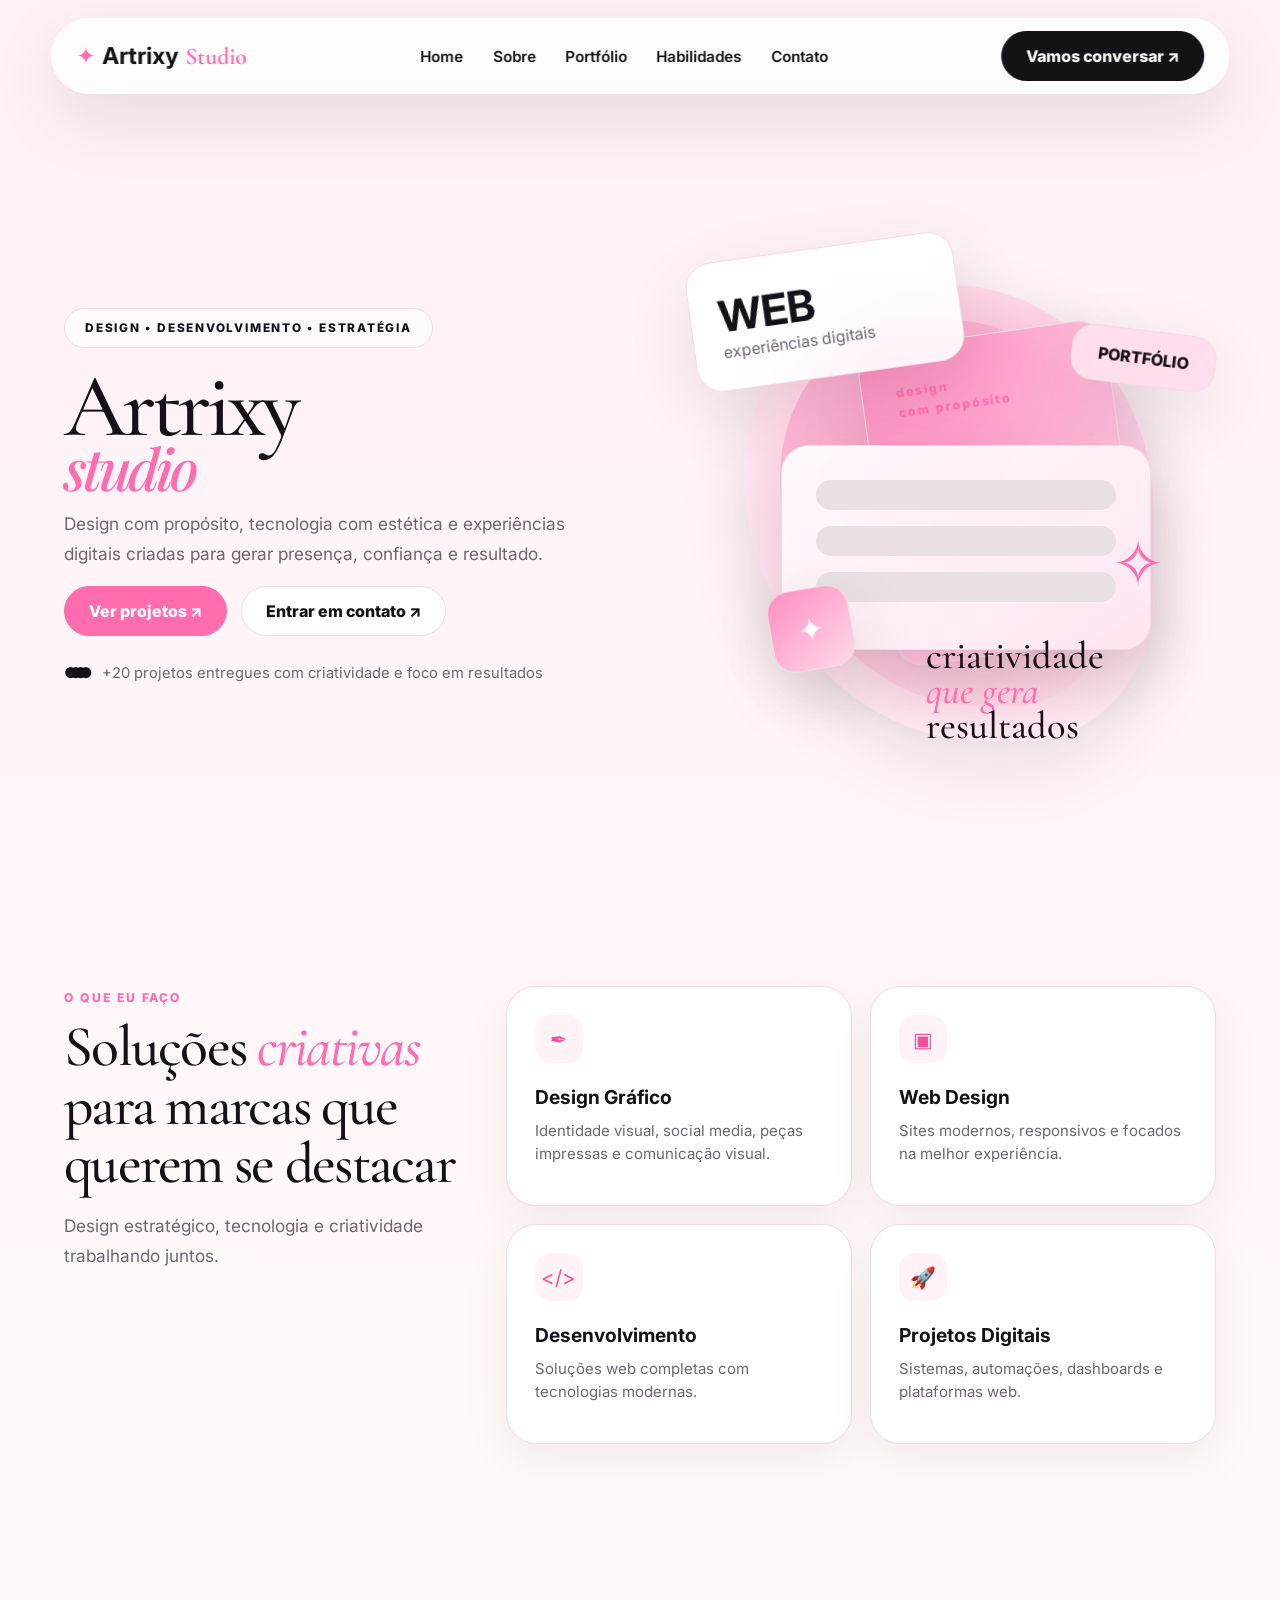
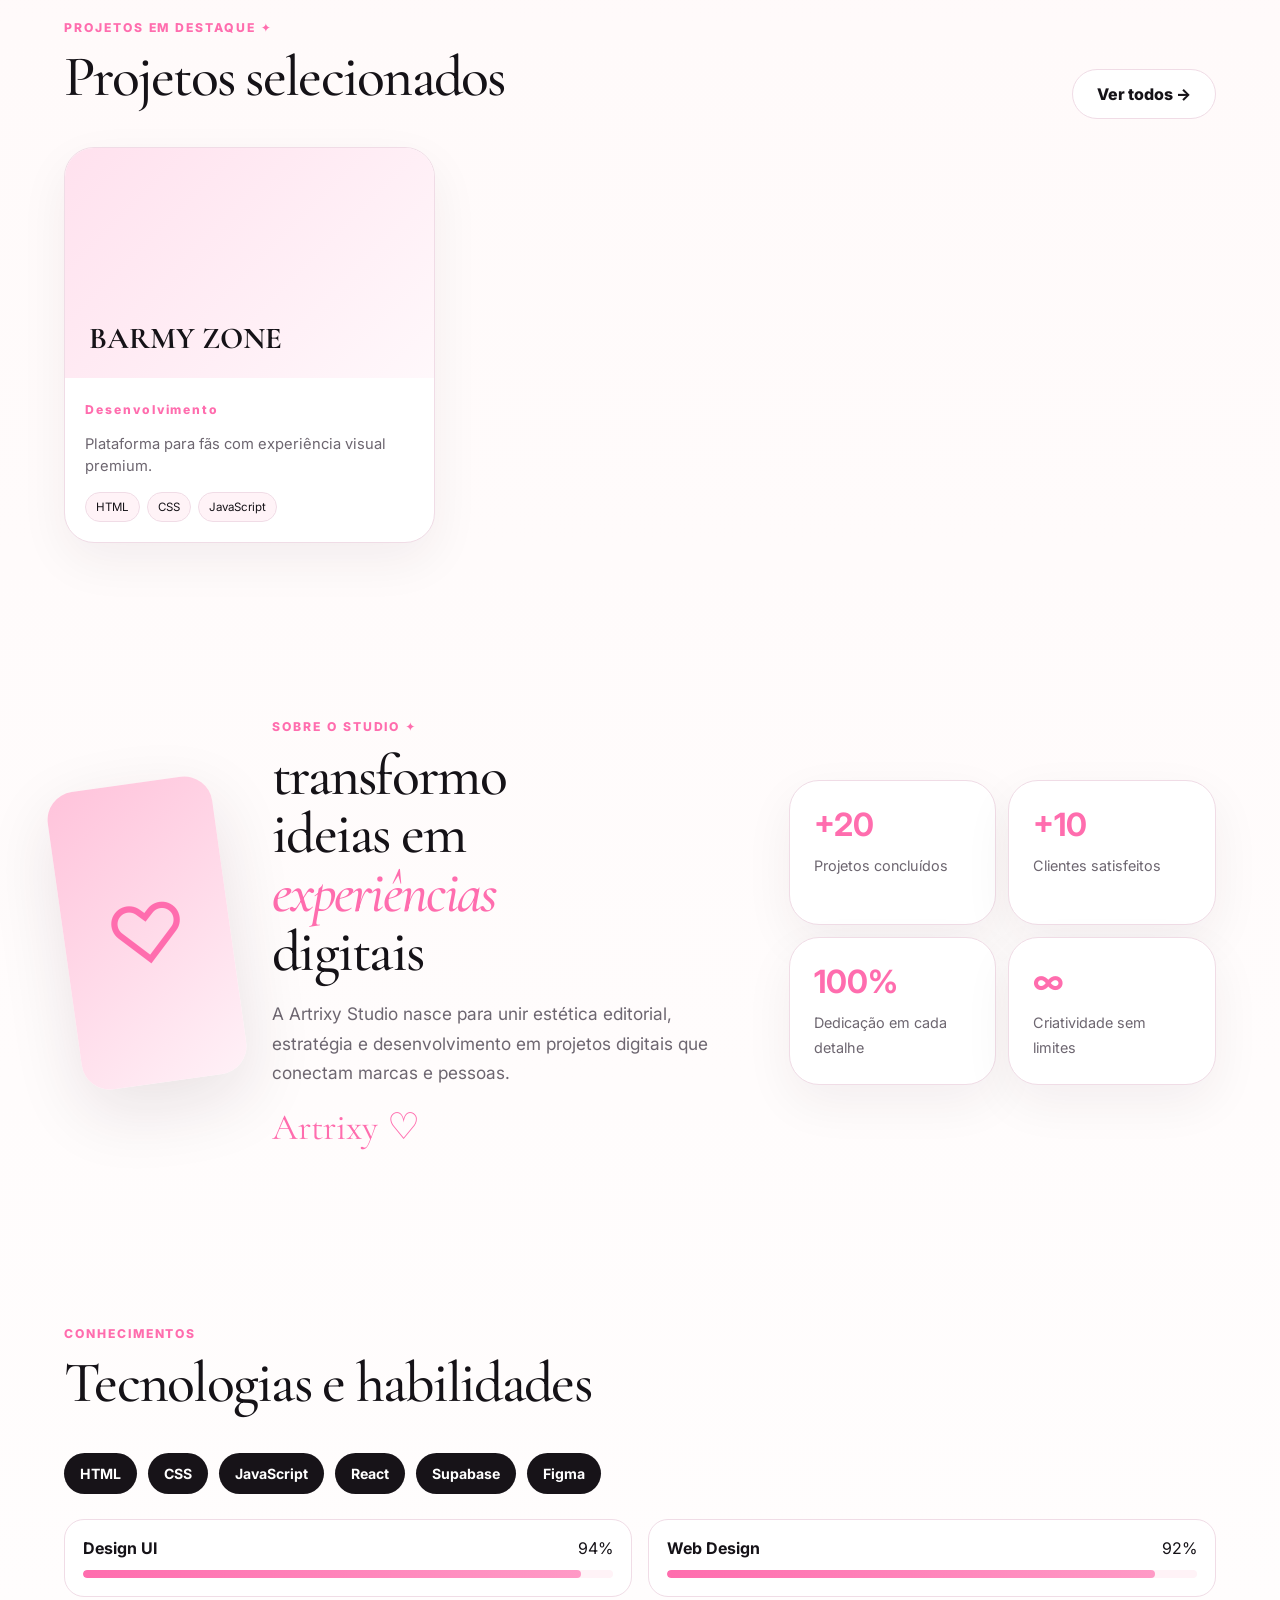
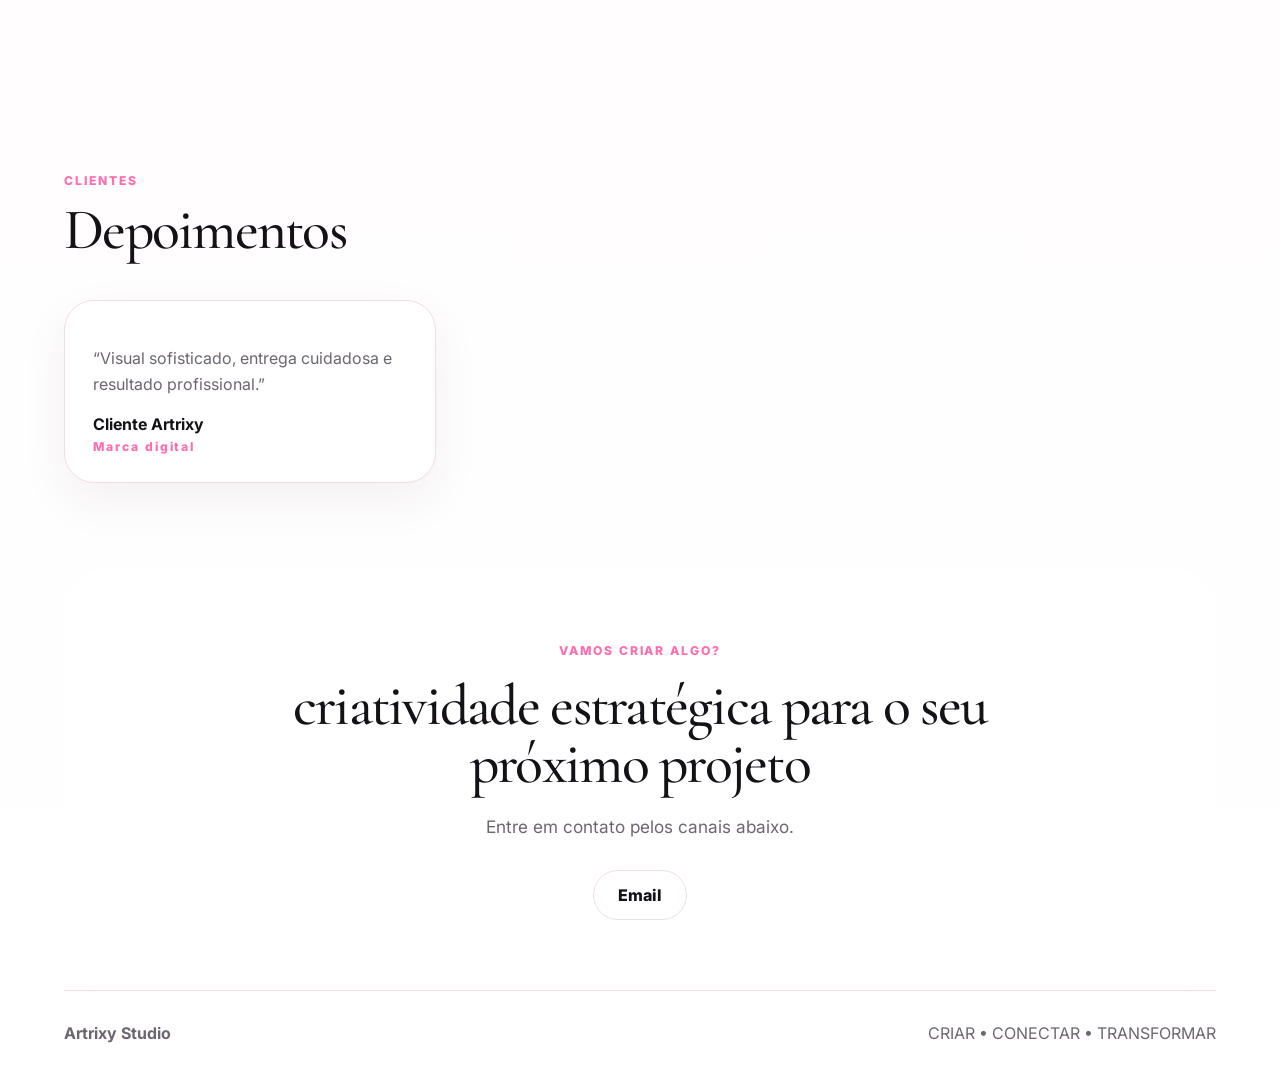
==== commit 616bbd38: "Add files via upload" ====
--- a/index.html
+++ b/index.html
@@ -1,51 +1,366 @@
 <!doctype html>
-<html lang="pt-BR">
+<html lang="pt-BR" class="site-loading">
 <head>
   <meta charset="UTF-8">
-  <meta name="viewport" content="width=device-width,initial-scale=1,viewport-fit=cover">
+
+  <meta
+    name="viewport"
+    content="width=device-width, initial-scale=1, viewport-fit=cover"
+  >
+
   <title>Artrixy Studio — Portfólio Profissional</title>
-  <meta name="description" content="Design, desenvolvimento e experiências digitais com estética premium.">
+
+  <meta
+    name="description"
+    content="Design, desenvolvimento e experiências digitais com estética premium."
+  >
+
   <meta name="theme-color" content="#fff3f7">
+
   <link rel="icon" href="assets/favicon.svg">
+
   <link rel="preconnect" href="https://fonts.googleapis.com">
-  <link rel="preconnect" href="https://fonts.gstatic.com" crossorigin>
-  <link href="https://fonts.googleapis.com/css2?family=Cormorant+Garamond:ital,wght@0,500;0,700;1,600&family=Inter:wght@400;500;600;700;800&family=Playfair+Display:ital,wght@1,700&display=swap" rel="stylesheet">
+
+  <link
+    rel="preconnect"
+    href="https://fonts.gstatic.com"
+    crossorigin
+  >
+
+  <link
+    rel="preload"
+    as="style"
+    href="https://fonts.googleapis.com/css2?family=Cormorant+Garamond:ital,wght@0,500;0,700;1,600&family=Inter:wght@400;500;600;700;800&family=Playfair+Display:ital,wght@1,700&display=swap"
+    onload="this.onload=null;this.rel='stylesheet'"
+  >
+
+  <noscript>
+    <link
+      href="https://fonts.googleapis.com/css2?family=Cormorant+Garamond:ital,wght@0,500;0,700;1,600&family=Inter:wght@400;500;600;700;800&family=Playfair+Display:ital,wght@1,700&display=swap"
+      rel="stylesheet"
+    >
+  </noscript>
+
   <link rel="stylesheet" href="style.css">
 </head>
+
 <body>
-  <header class="nav glass">
-    <a class="logo" href="#home"><span>✦</span><b id="brandName">Artrixy</b><small>Studio</small></a>
-    <button class="menu-toggle" aria-label="Abrir menu" aria-expanded="false">☰</button>
-    <nav><a href="#home">Home</a><a href="#sobre">Sobre</a><a href="portfolio.html">Portfólio</a><a href="#habilidades">Habilidades</a><a href="#contato">Contato</a></nav>
-    <a class="btn dark nav-cta" id="navWhatsapp" target="_blank" rel="noopener">Vamos conversar ↗</a>
-  </header>
-  <main id="home">
-    <section class="hero section">
-      <div class="hero-copy reveal">
-        <div class="pill" id="heroEyebrow">DESIGN • DESENVOLVIMENTO • ESTRATÉGIA</div>
-        <h1><span id="heroTitle">Artrixy</span><em id="heroAccent">studio</em></h1>
-        <p id="heroDescription">Design com propósito, tecnologia com estética e experiências digitais criadas para gerar presença, confiança e resultado.</p>
-        <div class="actions"><a class="btn pink" href="portfolio.html">Ver projetos ↗</a><a class="btn light" id="resumeBtn" target="_blank" rel="noopener">Baixar currículo ↓</a></div>
-        <div class="mini-proof"><span class="proof-dots">● ● ● ●</span><span id="proofText">+20 projetos entregues com criatividade e foco em resultados</span></div>
+  <div
+    class="site-loader"
+    id="siteLoader"
+    role="status"
+    aria-live="polite"
+  >
+    <div class="site-loader-inner">
+      <div class="site-loader-mark">
+        Artrixy <em>Studio</em>
       </div>
-      <div class="hero-art reveal" aria-hidden="true"><div class="organic"></div><div class="card editorial-card"><small>design<br>com propósito</small><b>Artrixy</b><span>STUDIO ✦</span></div><div class="card web-card"><b>WEB</b><span>experiências digitais</span></div><div class="sticker top">PORTFÓLIO</div><div class="browser-card"><span></span><span></span><span></span><i>✧</i></div><div class="sticker side">✦</div><h2>criatividade<br><em>que gera</em><br>resultados</h2></div>
-    </section>
-    <section id="solucoes" class="section split">
-      <div class="section-title reveal"><small id="servicesEyebrow">O QUE EU FAÇO</small><h2 id="servicesTitle">Soluções <em>criativas</em><br>para marcas que querem se destacar</h2><p id="servicesDescription">Design estratégico, tecnologia e criatividade trabalhando juntos.</p></div>
-      <div class="service-grid" id="servicesGrid"></div>
-    </section>
-    <section id="portfolio" class="section portfolio-strip">
-      <div class="row-head"><div><small>PROJETOS EM DESTAQUE ✦</small><h2 id="projectsTitle">Projetos selecionados</h2></div><a class="btn light" href="portfolio.html">Ver todos →</a></div>
-      <div class="project-row" id="featuredProjects"></div>
-    </section>
-    <section id="sobre" class="section magazine">
-      <div class="paper pink-paper">♡</div><div><small>SOBRE O STUDIO ✦</small><h2 id="aboutTitle">transformo<br>ideias em<br><em>experiências</em><br>digitais</h2><p id="aboutText"></p><span class="signature" id="signatureText">Artrixy ♡</span></div><div class="stats-grid" id="statsGrid"></div>
-    </section>
-    <section id="experiencias" class="section optional-section hidden-section"><div class="row-head"><div><small>TRAJETÓRIA</small><h2>Experiências</h2></div></div><div class="timeline" id="experienceList"></div></section>
-    <section id="habilidades" class="section skills-section"><div class="row-head"><div><small>CONHECIMENTOS</small><h2 id="skillsTitle">Tecnologias e habilidades</h2></div></div><div class="tech-grid" id="techGrid"></div><div class="skill-list" id="skillList"></div></section>
-    <section class="section testimonials"><div class="row-head"><div><small>CLIENTES</small><h2>Depoimentos</h2></div></div><div class="testimonial-grid" id="testimonialGrid"></div></section>
-    <section id="contato" class="section contact glass"><small>VAMOS CRIAR ALGO?</small><h2 id="contactTitle">criatividade estratégica para o seu próximo projeto</h2><p id="contactDescription">Entre em contato pelos canais abaixo.</p><div class="contact-links" id="contactLinks"></div></section>
-  </main>
-  <footer><b id="footerBrand">Artrixy Studio</b><span id="footerText">CRIAR • CONECTAR • TRANSFORMAR</span></footer>
+
+      <div class="site-loader-line"></div>
+
+      <p>Preparando o portfólio</p>
+    </div>
+  </div>
+
+  <div class="site-shell" id="siteShell">
+    <header class="nav glass">
+      <a class="logo" href="#home" aria-label="Ir para o início">
+        <span>✦</span>
+        <b id="brandName">Artrixy</b>
+        <small>Studio</small>
+      </a>
+
+      <button
+        class="menu-toggle"
+        type="button"
+        aria-label="Abrir menu"
+        aria-expanded="false"
+      >
+        ☰
+      </button>
+
+      <nav aria-label="Navegação principal">
+        <a href="#home">Home</a>
+        <a href="#sobre">Sobre</a>
+        <a href="portfolio.html">Portfólio</a>
+        <a href="#habilidades">Habilidades</a>
+        <a href="#contato">Contato</a>
+      </nav>
+
+      <a
+        class="btn dark nav-cta"
+        id="navWhatsapp"
+        target="_blank"
+        rel="noopener noreferrer"
+      >
+        Vamos conversar ↗
+      </a>
+    </header>
+
+    <main id="home">
+      <section class="hero section">
+        <div class="hero-copy reveal">
+          <div class="pill" id="heroEyebrow">
+            DESIGN • DESENVOLVIMENTO • ESTRATÉGIA
+          </div>
+
+          <h1>
+            <span id="heroTitle">Artrixy</span>
+            <em id="heroAccent">studio</em>
+          </h1>
+
+          <p id="heroDescription">
+            Design com propósito, tecnologia com estética e experiências
+            digitais criadas para gerar presença, confiança e resultado.
+          </p>
+
+          <div class="actions">
+            <a class="btn pink" href="portfolio.html">
+              Ver projetos ↗
+            </a>
+
+            <a class="btn light" href="#contato">
+              Entrar em contato ↗
+            </a>
+          </div>
+
+          <div class="mini-proof">
+            <span class="proof-dots">● ● ● ●</span>
+
+            <span id="proofText">
+              +20 projetos entregues com criatividade e foco em resultados
+            </span>
+          </div>
+        </div>
+
+        <div class="hero-art reveal" aria-hidden="true">
+          <div class="organic"></div>
+
+          <div class="card editorial-card">
+            <small>
+              design
+              <br>
+              com propósito
+            </small>
+
+            <b>Artrixy</b>
+
+            <span>STUDIO ✦</span>
+          </div>
+
+          <div class="card web-card">
+            <b>WEB</b>
+            <span>experiências digitais</span>
+          </div>
+
+          <div class="sticker top">
+            PORTFÓLIO
+          </div>
+
+          <div class="browser-card">
+            <span></span>
+            <span></span>
+            <span></span>
+            <i>✧</i>
+          </div>
+
+          <div class="sticker side">
+            ✦
+          </div>
+
+          <h2>
+            criatividade
+            <br>
+            <em>que gera</em>
+            <br>
+            resultados
+          </h2>
+        </div>
+      </section>
+
+      <section id="solucoes" class="section split">
+        <div class="section-title reveal">
+          <small id="servicesEyebrow">
+            O QUE EU FAÇO
+          </small>
+
+          <h2 id="servicesTitle">
+            Soluções <em>criativas</em>
+            <br>
+            para marcas que querem se destacar
+          </h2>
+
+          <p id="servicesDescription">
+            Design estratégico, tecnologia e criatividade trabalhando juntos.
+          </p>
+        </div>
+
+        <div
+          class="service-grid"
+          id="servicesGrid"
+          aria-live="polite"
+        ></div>
+      </section>
+
+      <section id="portfolio" class="section portfolio-strip">
+        <div class="row-head">
+          <div>
+            <small>
+              PROJETOS EM DESTAQUE ✦
+            </small>
+
+            <h2 id="projectsTitle">
+              Projetos selecionados
+            </h2>
+          </div>
+
+          <a class="btn light" href="portfolio.html">
+            Ver todos →
+          </a>
+        </div>
+
+        <div
+          class="project-row"
+          id="featuredProjects"
+          aria-live="polite"
+        ></div>
+      </section>
+
+      <section id="sobre" class="section magazine">
+        <div class="paper pink-paper" aria-hidden="true">
+          ♡
+        </div>
+
+        <div>
+          <small>
+            SOBRE O STUDIO ✦
+          </small>
+
+          <h2 id="aboutTitle">
+            transformo
+            <br>
+            ideias em
+            <br>
+            <em>experiências</em>
+            <br>
+            digitais
+          </h2>
+
+          <p id="aboutText"></p>
+
+          <span class="signature" id="signatureText">
+            Artrixy ♡
+          </span>
+        </div>
+
+        <div
+          class="stats-grid"
+          id="statsGrid"
+          aria-live="polite"
+        ></div>
+      </section>
+
+      <section
+        id="experiencias"
+        class="section optional-section hidden-section"
+      >
+        <div class="row-head">
+          <div>
+            <small>
+              TRAJETÓRIA
+            </small>
+
+            <h2>
+              Experiências
+            </h2>
+          </div>
+        </div>
+
+        <div
+          class="timeline"
+          id="experienceList"
+          aria-live="polite"
+        ></div>
+      </section>
+
+      <section id="habilidades" class="section skills-section">
+        <div class="row-head">
+          <div>
+            <small>
+              CONHECIMENTOS
+            </small>
+
+            <h2 id="skillsTitle">
+              Tecnologias e habilidades
+            </h2>
+          </div>
+        </div>
+
+        <div
+          class="tech-grid"
+          id="techGrid"
+          aria-live="polite"
+        ></div>
+
+        <div
+          class="skill-list"
+          id="skillList"
+          aria-live="polite"
+        ></div>
+      </section>
+
+      <section class="section testimonials">
+        <div class="row-head">
+          <div>
+            <small>
+              CLIENTES
+            </small>
+
+            <h2>
+              Depoimentos
+            </h2>
+          </div>
+        </div>
+
+        <div
+          class="testimonial-grid"
+          id="testimonialGrid"
+          aria-live="polite"
+        ></div>
+      </section>
+
+      <section id="contato" class="section contact glass">
+        <small>
+          VAMOS CRIAR ALGO?
+        </small>
+
+        <h2 id="contactTitle">
+          criatividade estratégica para o seu próximo projeto
+        </h2>
+
+        <p id="contactDescription">
+          Entre em contato pelos canais abaixo.
+        </p>
+
+        <div
+          class="contact-links"
+          id="contactLinks"
+          aria-live="polite"
+        ></div>
+      </section>
+    </main>
+
+    <footer>
+      <b id="footerBrand">
+        Artrixy Studio
+      </b>
+
+      <span id="footerText">
+        CRIAR • CONECTAR • TRANSFORMAR
+      </span>
+    </footer>
+  </div>
+
   <script type="module" src="app.js"></script>
-</body></html>+</body>
+</html>
--- a/style.css
+++ b/style.css
@@ -8,3 +8,25 @@
 @media(max-width:900px){.nav{top:10px;min-height:66px;border-radius:24px;padding:12px 16px;flex-wrap:wrap}.nav-cta{display:none}.menu-toggle{display:block;margin-left:auto}.nav nav{display:none;width:100%;padding:10px 2px 4px;flex-direction:column;gap:4px}.nav.open nav{display:flex}.nav nav a{padding:10px}.hero{grid-template-columns:1fr;padding-top:125px}.hero-copy{text-align:center}.hero p{margin-left:auto;margin-right:auto}.actions,.mini-proof{justify-content:center}.hero-art{height:500px;max-width:650px;width:100%;margin:auto}.split,.magazine,.detail-grid{grid-template-columns:1fr}.section-title{text-align:center}.section-title p{margin:auto}.service-grid{grid-template-columns:repeat(2,minmax(0,1fr))}.pink-paper{display:none}.magazine .stats-grid{grid-column:auto;grid-template-columns:repeat(2,minmax(0,1fr))}.timeline-item{grid-template-columns:1fr}.admin-layout{grid-template-columns:1fr}.admin-sidebar{position:static}.admin-mobile-toggle{display:block}.admin-menu{display:none;margin-top:8px}.admin-sidebar.open .admin-menu{display:grid}.admin-topbar{align-items:flex-start}.form-grid.three{grid-template-columns:repeat(2,minmax(0,1fr))}}
 @media(max-width:640px){:root{--container:min(100% - 30px,1380px);--radius:22px}.section{padding:58px 0}.hero{padding-top:112px;padding-bottom:20px}.hero h1{font-size:clamp(3.4rem,19vw,5rem)}.hero-art{height:390px}.organic{inset:55px 28px 25px 42px}.web-card{left:0;top:18px;width:185px;padding:20px}.web-card b{font-size:2rem}.editorial-card{right:28px;top:92px;width:175px;height:235px;padding:22px}.editorial-card b{font-size:1.8rem;margin-top:52px}.sticker.top{right:0;top:66px;padding:12px 16px;font-size:.7rem}.browser-card{right:10px;bottom:77px;width:250px;height:145px;padding:22px}.browser-card span{height:18px;margin-bottom:11px}.sticker.side{left:32px;bottom:64px;width:60px;height:60px}.hero-art h2{font-size:1.8rem;width:210px}.service-grid,.project-row,.portfolio-grid,.testimonial-grid,.skill-list{grid-template-columns:1fr}.row-head{align-items:flex-start;flex-direction:column}.magazine .stats-grid{grid-template-columns:repeat(2,minmax(0,1fr))}.contact{padding:48px 20px}.contact-links .btn{width:100%}.gallery{grid-template-columns:1fr}.project-banner{min-height:360px;padding:28px}.admin-wrap{width:min(100% - 20px,1480px);margin:10px auto}.login-box{padding:24px}.admin-topbar{display:block}.admin-actions{margin-top:14px;flex-wrap:wrap}.admin-content{padding:17px}.form-grid,.form-grid.three{grid-template-columns:1fr}.table-item{align-items:flex-start;flex-direction:column}.table-actions{width:100%}.table-actions .btn{flex:1}.dashboard-grid{grid-template-columns:1fr 1fr}.media-grid{grid-template-columns:repeat(2,minmax(0,1fr))}footer{flex-direction:column;text-align:center}.cursor{display:none}}
 @media(prefers-reduced-motion:reduce){*{scroll-behavior:auto!important;transition:none!important;animation:none!important}}
+
+/* Carregamento imediato: mantém layout estável enquanto os dados do painel atualizam em segundo plano. */
+#servicesGrid{min-height:458px}#featuredProjects{min-height:350px}#statsGrid{min-height:302px}#techGrid{min-height:48px}#skillList{min-height:120px}#testimonialGrid{min-height:220px}.content-ready #servicesGrid,.content-ready #featuredProjects,.content-ready #statsGrid,.content-ready #techGrid,.content-ready #skillList,.content-ready #testimonialGrid{min-height:0}@media(max-width:900px){#servicesGrid{min-height:458px}#featuredProjects{min-height:720px}}@media(max-width:640px){#servicesGrid{min-height:950px}#featuredProjects{min-height:1080px}}
+
+/* Carregamento sincronizado: a página inteira aparece somente quando conteúdo e imagens críticas estiverem prontos. */
+html.site-loading,html.site-loading body{overflow:hidden}
+.site-loader{position:fixed;inset:0;z-index:99999;display:grid;place-items:center;background:linear-gradient(180deg,#fff1f6,#fffafa);transition:opacity .32s ease,visibility .32s ease}
+.site-loader-inner{display:grid;justify-items:center;gap:16px;text-align:center;padding:24px}
+.site-loader-mark{font-family:'Cormorant Garamond',Georgia,serif;font-size:clamp(2rem,6vw,4rem);font-weight:700;color:#171318}
+.site-loader-mark em{color:var(--pink);font-weight:600}
+.site-loader-line{width:min(260px,64vw);height:3px;border-radius:999px;background:#f1dce6;overflow:hidden}
+.site-loader-line::after{content:"";display:block;width:42%;height:100%;background:var(--pink);border-radius:inherit;animation:siteLoad 1s ease-in-out infinite}
+.site-loader p{margin:0;color:var(--muted);font-size:.82rem;letter-spacing:.08em;text-transform:uppercase;font-weight:700}
+.site-shell{opacity:0;visibility:hidden}
+html.site-ready .site-shell{opacity:1;visibility:visible;transition:opacity .35s ease}
+html.site-ready .site-loader{opacity:0;visibility:hidden;pointer-events:none}
+@keyframes siteLoad{0%{transform:translateX(-120%)}50%{transform:translateX(140%)}100%{transform:translateX(300%)}}
+@media(prefers-reduced-motion:reduce){.site-loader-line::after{animation:none;width:100%}.site-shell,.site-loader{transition:none!important}}
+
+
+/* Uploads e vídeos */
+.upload-field small,.field small{color:var(--muted);font-size:.78rem}.media-preview{margin-top:8px;padding:10px;background:var(--off);border-radius:10px;overflow:hidden}.media-preview code{font-size:.7rem;word-break:break-all}.media-item video{width:100%;aspect-ratio:1;object-fit:cover;border-radius:10px;background:#111}.project-media{display:block;width:100%;height:100%;object-fit:cover;border:0}.project-cover iframe.project-media,.project-cover video.project-media{position:absolute;inset:0;z-index:0}.project-cover>h3{position:relative;z-index:2}.project-banner>.project-media{position:absolute;inset:0;width:100%;height:100%;object-fit:cover}.project-banner iframe.project-media{background:#000}.project-banner video.project-media{background:#000}.project-banner-content{pointer-events:none}.gallery p{color:var(--muted)}
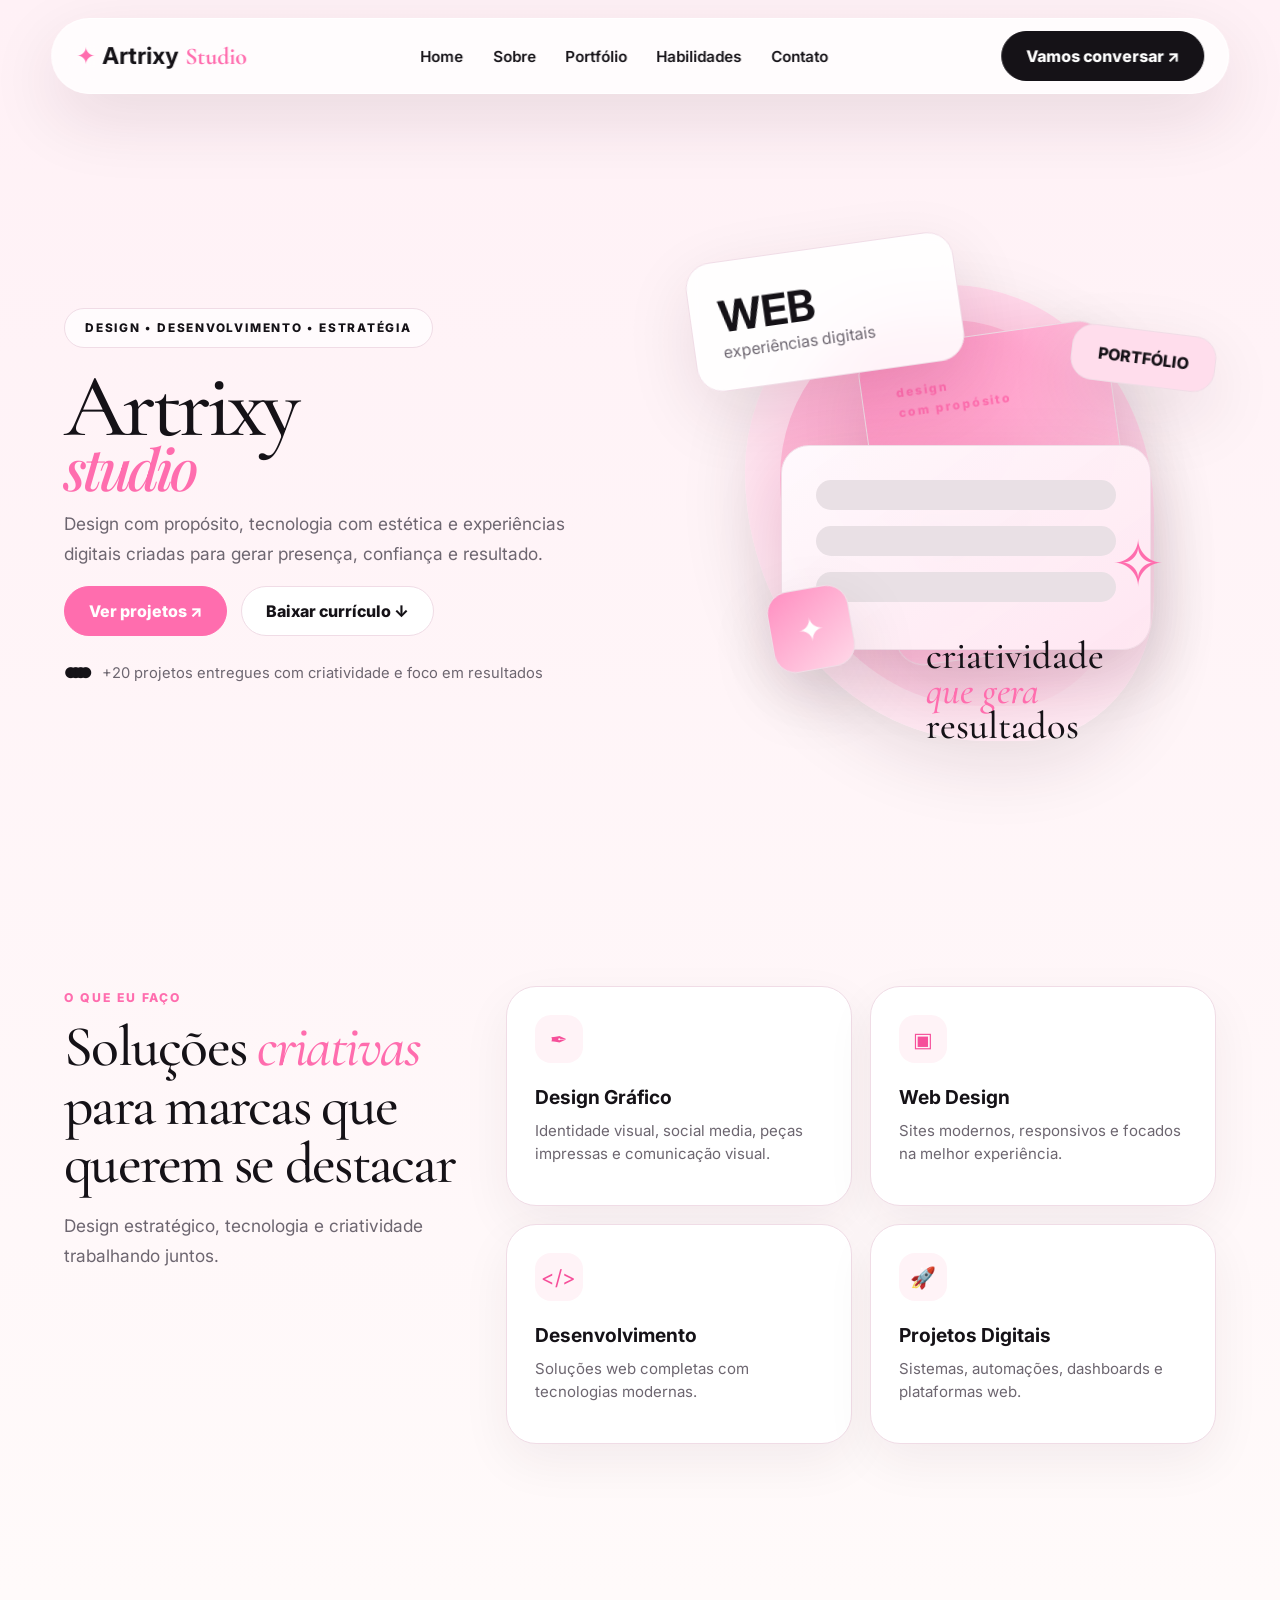
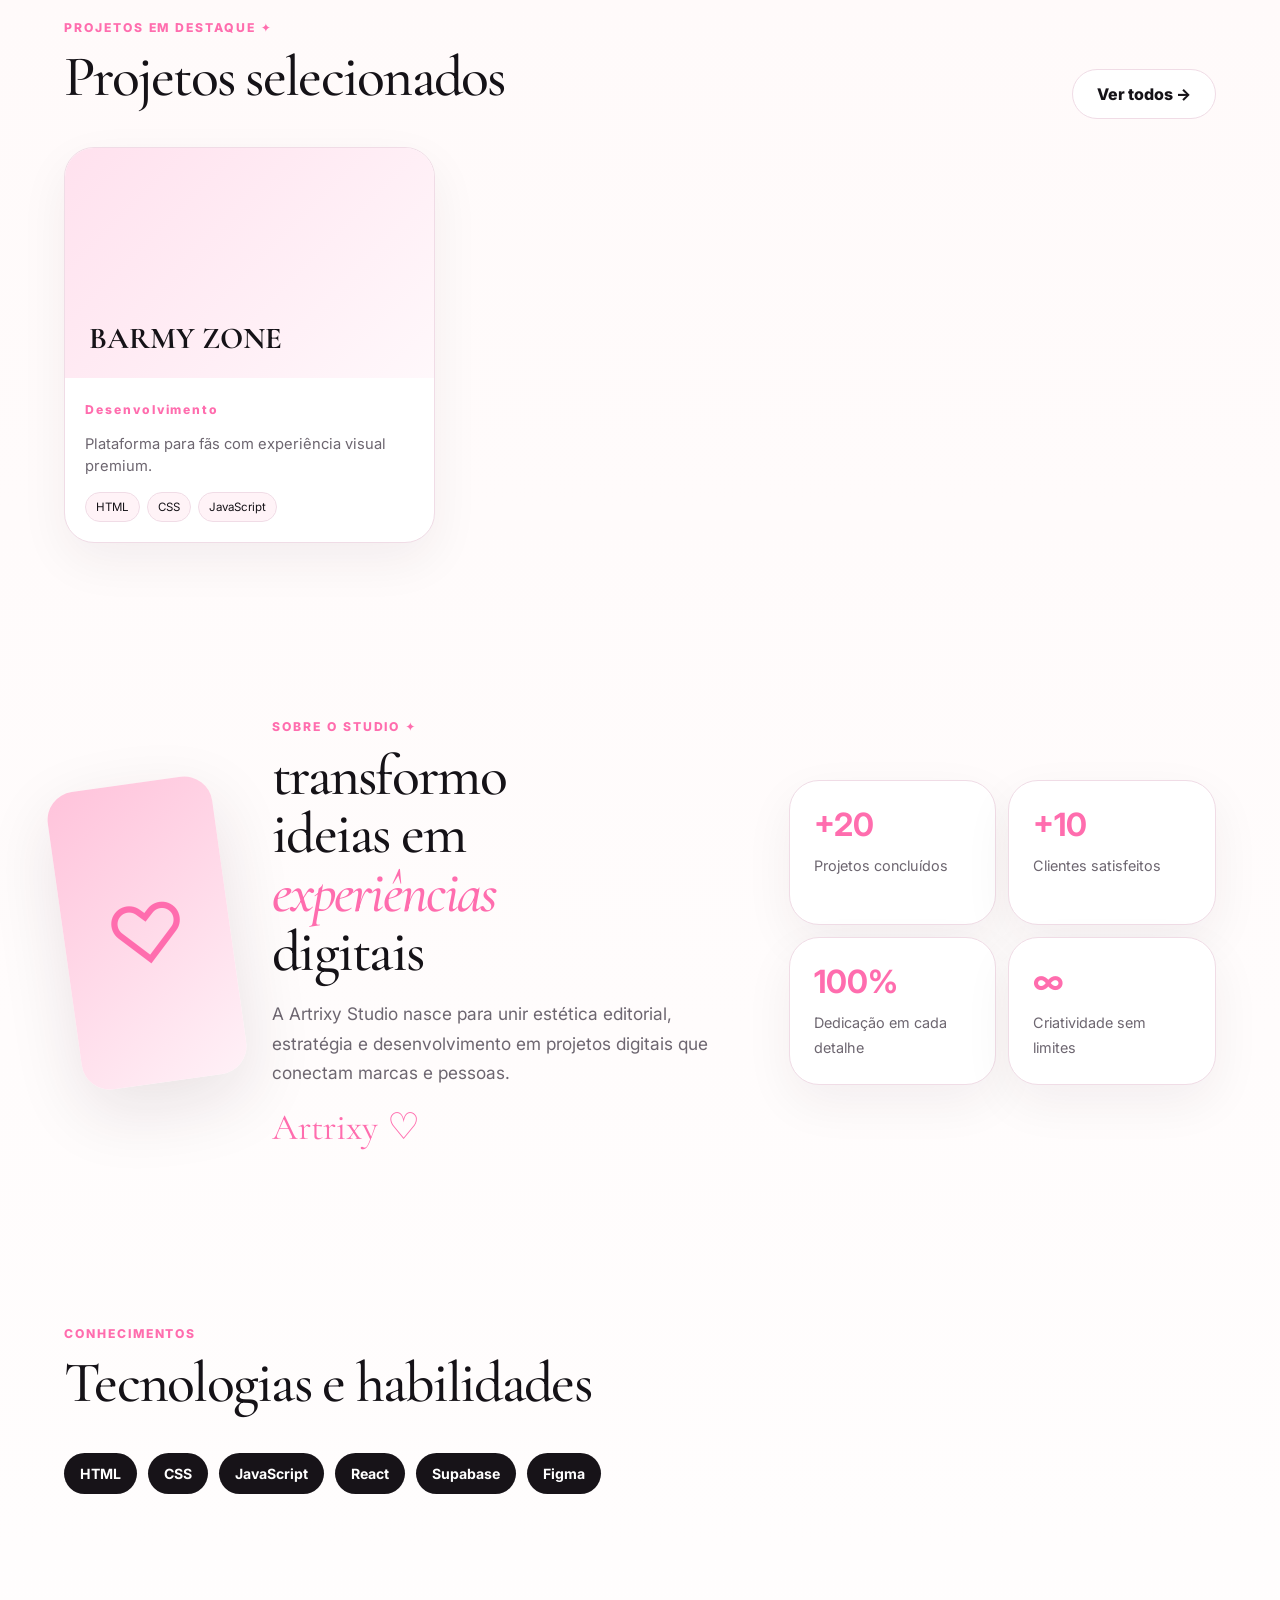
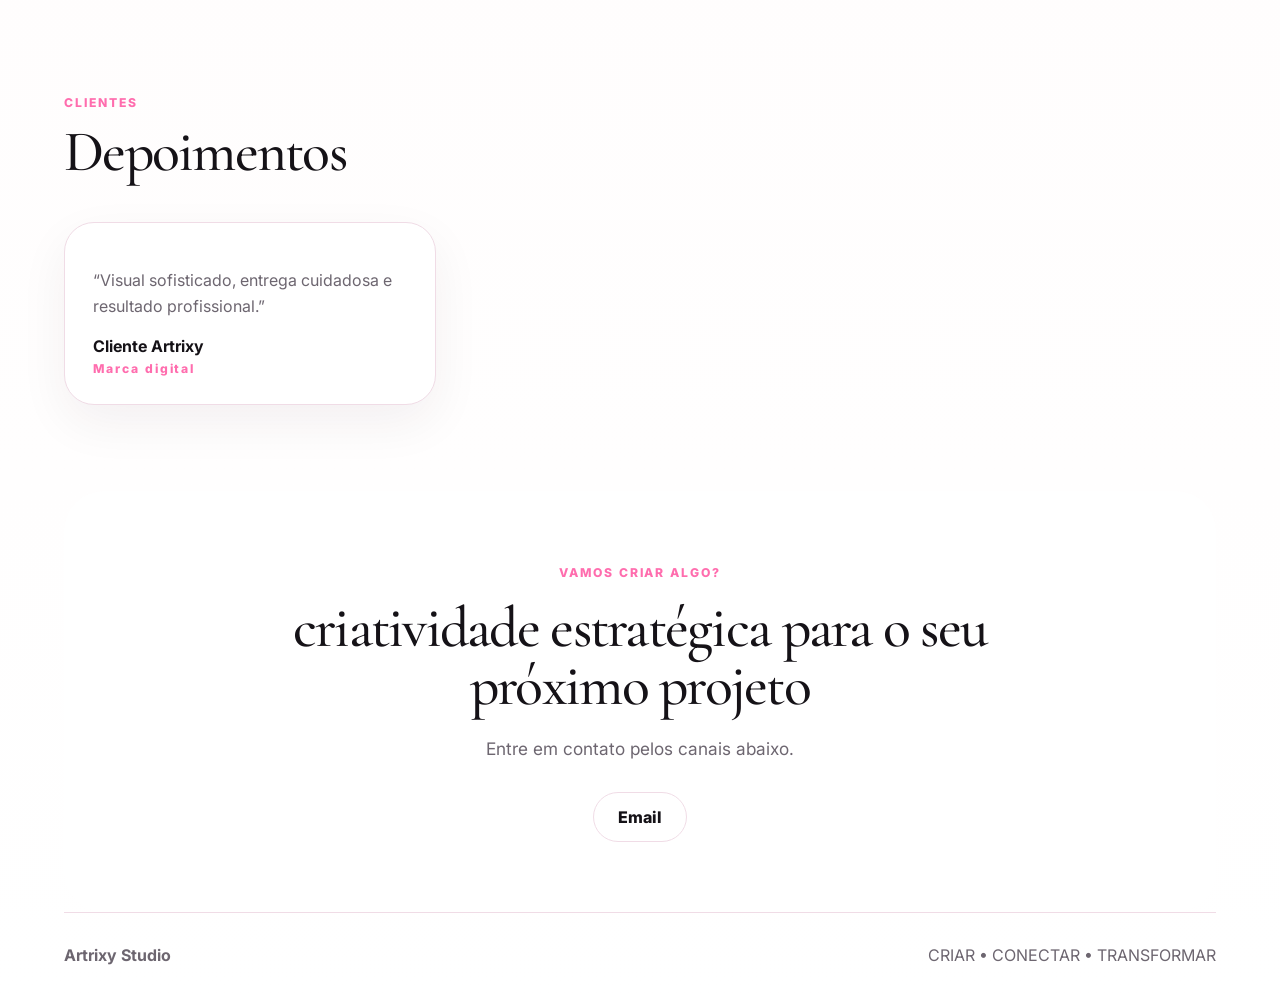
==== commit 064cd6e2: "Add files via upload" ====
--- a/index.html
+++ b/index.html
@@ -2,365 +2,51 @@
 <html lang="pt-BR" class="site-loading">
 <head>
   <meta charset="UTF-8">
-
-  <meta
-    name="viewport"
-    content="width=device-width, initial-scale=1, viewport-fit=cover"
-  >
-
+  <meta name="viewport" content="width=device-width,initial-scale=1,viewport-fit=cover">
   <title>Artrixy Studio — Portfólio Profissional</title>
-
-  <meta
-    name="description"
-    content="Design, desenvolvimento e experiências digitais com estética premium."
-  >
-
+  <meta name="description" content="Design, desenvolvimento e experiências digitais com estética premium.">
   <meta name="theme-color" content="#fff3f7">
-
   <link rel="icon" href="assets/favicon.svg">
-
   <link rel="preconnect" href="https://fonts.googleapis.com">
-
-  <link
-    rel="preconnect"
-    href="https://fonts.gstatic.com"
-    crossorigin
-  >
-
-  <link
-    rel="preload"
-    as="style"
-    href="https://fonts.googleapis.com/css2?family=Cormorant+Garamond:ital,wght@0,500;0,700;1,600&family=Inter:wght@400;500;600;700;800&family=Playfair+Display:ital,wght@1,700&display=swap"
-    onload="this.onload=null;this.rel='stylesheet'"
-  >
-
-  <noscript>
-    <link
-      href="https://fonts.googleapis.com/css2?family=Cormorant+Garamond:ital,wght@0,500;0,700;1,600&family=Inter:wght@400;500;600;700;800&family=Playfair+Display:ital,wght@1,700&display=swap"
-      rel="stylesheet"
-    >
-  </noscript>
-
+  <link rel="preconnect" href="https://fonts.gstatic.com" crossorigin>
+  <link rel="preload" as="style" href="https://fonts.googleapis.com/css2?family=Cormorant+Garamond:ital,wght@0,500;0,700;1,600&family=Inter:wght@400;500;600;700;800&family=Playfair+Display:ital,wght@1,700&display=swap" onload="this.onload=null;this.rel='stylesheet'">
+  <noscript><link href="https://fonts.googleapis.com/css2?family=Cormorant+Garamond:ital,wght@0,500;0,700;1,600&family=Inter:wght@400;500;600;700;800&family=Playfair+Display:ital,wght@1,700&display=swap" rel="stylesheet"></noscript>
   <link rel="stylesheet" href="style.css">
 </head>
-
-<body>
-  <div
-    class="site-loader"
-    id="siteLoader"
-    role="status"
-    aria-live="polite"
-  >
-    <div class="site-loader-inner">
-      <div class="site-loader-mark">
-        Artrixy <em>Studio</em>
+<body><div class="site-loader" id="siteLoader" role="status" aria-live="polite"><div class="site-loader-inner"><div class="site-loader-mark">Artrixy <em>Studio</em></div><div class="site-loader-line"></div><p>Preparando o portfólio</p></div></div><div class="site-shell" id="siteShell">
+  <header class="nav glass">
+    <a class="logo" href="#home"><span>✦</span><b id="brandName">Artrixy</b><small>Studio</small></a>
+    <button class="menu-toggle" aria-label="Abrir menu" aria-expanded="false">☰</button>
+    <nav><a href="#home">Home</a><a href="#sobre">Sobre</a><a href="portfolio.html">Portfólio</a><a href="#habilidades">Habilidades</a><a href="#contato">Contato</a></nav>
+    <a class="btn dark nav-cta" id="navWhatsapp" target="_blank" rel="noopener">Vamos conversar ↗</a>
+  </header>
+  <main id="home">
+    <section class="hero section">
+      <div class="hero-copy reveal">
+        <div class="pill" id="heroEyebrow">DESIGN • DESENVOLVIMENTO • ESTRATÉGIA</div>
+        <h1><span id="heroTitle">Artrixy</span><em id="heroAccent">studio</em></h1>
+        <p id="heroDescription">Design com propósito, tecnologia com estética e experiências digitais criadas para gerar presença, confiança e resultado.</p>
+        <div class="actions"><a class="btn pink" href="portfolio.html">Ver projetos ↗</a><a class="btn light" id="resumeBtn" target="_blank" rel="noopener">Baixar currículo ↓</a></div>
+        <div class="mini-proof"><span class="proof-dots">● ● ● ●</span><span id="proofText">+20 projetos entregues com criatividade e foco em resultados</span></div>
       </div>
-
-      <div class="site-loader-line"></div>
-
-      <p>Preparando o portfólio</p>
-    </div>
-  </div>
-
-  <div class="site-shell" id="siteShell">
-    <header class="nav glass">
-      <a class="logo" href="#home" aria-label="Ir para o início">
-        <span>✦</span>
-        <b id="brandName">Artrixy</b>
-        <small>Studio</small>
-      </a>
-
-      <button
-        class="menu-toggle"
-        type="button"
-        aria-label="Abrir menu"
-        aria-expanded="false"
-      >
-        ☰
-      </button>
-
-      <nav aria-label="Navegação principal">
-        <a href="#home">Home</a>
-        <a href="#sobre">Sobre</a>
-        <a href="portfolio.html">Portfólio</a>
-        <a href="#habilidades">Habilidades</a>
-        <a href="#contato">Contato</a>
-      </nav>
-
-      <a
-        class="btn dark nav-cta"
-        id="navWhatsapp"
-        target="_blank"
-        rel="noopener noreferrer"
-      >
-        Vamos conversar ↗
-      </a>
-    </header>
-
-    <main id="home">
-      <section class="hero section">
-        <div class="hero-copy reveal">
-          <div class="pill" id="heroEyebrow">
-            DESIGN • DESENVOLVIMENTO • ESTRATÉGIA
-          </div>
-
-          <h1>
-            <span id="heroTitle">Artrixy</span>
-            <em id="heroAccent">studio</em>
-          </h1>
-
-          <p id="heroDescription">
-            Design com propósito, tecnologia com estética e experiências
-            digitais criadas para gerar presença, confiança e resultado.
-          </p>
-
-          <div class="actions">
-            <a class="btn pink" href="portfolio.html">
-              Ver projetos ↗
-            </a>
-
-            <a class="btn light" href="#contato">
-              Entrar em contato ↗
-            </a>
-          </div>
-
-          <div class="mini-proof">
-            <span class="proof-dots">● ● ● ●</span>
-
-            <span id="proofText">
-              +20 projetos entregues com criatividade e foco em resultados
-            </span>
-          </div>
-        </div>
-
-        <div class="hero-art reveal" aria-hidden="true">
-          <div class="organic"></div>
-
-          <div class="card editorial-card">
-            <small>
-              design
-              <br>
-              com propósito
-            </small>
-
-            <b>Artrixy</b>
-
-            <span>STUDIO ✦</span>
-          </div>
-
-          <div class="card web-card">
-            <b>WEB</b>
-            <span>experiências digitais</span>
-          </div>
-
-          <div class="sticker top">
-            PORTFÓLIO
-          </div>
-
-          <div class="browser-card">
-            <span></span>
-            <span></span>
-            <span></span>
-            <i>✧</i>
-          </div>
-
-          <div class="sticker side">
-            ✦
-          </div>
-
-          <h2>
-            criatividade
-            <br>
-            <em>que gera</em>
-            <br>
-            resultados
-          </h2>
-        </div>
-      </section>
-
-      <section id="solucoes" class="section split">
-        <div class="section-title reveal">
-          <small id="servicesEyebrow">
-            O QUE EU FAÇO
-          </small>
-
-          <h2 id="servicesTitle">
-            Soluções <em>criativas</em>
-            <br>
-            para marcas que querem se destacar
-          </h2>
-
-          <p id="servicesDescription">
-            Design estratégico, tecnologia e criatividade trabalhando juntos.
-          </p>
-        </div>
-
-        <div
-          class="service-grid"
-          id="servicesGrid"
-          aria-live="polite"
-        ></div>
-      </section>
-
-      <section id="portfolio" class="section portfolio-strip">
-        <div class="row-head">
-          <div>
-            <small>
-              PROJETOS EM DESTAQUE ✦
-            </small>
-
-            <h2 id="projectsTitle">
-              Projetos selecionados
-            </h2>
-          </div>
-
-          <a class="btn light" href="portfolio.html">
-            Ver todos →
-          </a>
-        </div>
-
-        <div
-          class="project-row"
-          id="featuredProjects"
-          aria-live="polite"
-        ></div>
-      </section>
-
-      <section id="sobre" class="section magazine">
-        <div class="paper pink-paper" aria-hidden="true">
-          ♡
-        </div>
-
-        <div>
-          <small>
-            SOBRE O STUDIO ✦
-          </small>
-
-          <h2 id="aboutTitle">
-            transformo
-            <br>
-            ideias em
-            <br>
-            <em>experiências</em>
-            <br>
-            digitais
-          </h2>
-
-          <p id="aboutText"></p>
-
-          <span class="signature" id="signatureText">
-            Artrixy ♡
-          </span>
-        </div>
-
-        <div
-          class="stats-grid"
-          id="statsGrid"
-          aria-live="polite"
-        ></div>
-      </section>
-
-      <section
-        id="experiencias"
-        class="section optional-section hidden-section"
-      >
-        <div class="row-head">
-          <div>
-            <small>
-              TRAJETÓRIA
-            </small>
-
-            <h2>
-              Experiências
-            </h2>
-          </div>
-        </div>
-
-        <div
-          class="timeline"
-          id="experienceList"
-          aria-live="polite"
-        ></div>
-      </section>
-
-      <section id="habilidades" class="section skills-section">
-        <div class="row-head">
-          <div>
-            <small>
-              CONHECIMENTOS
-            </small>
-
-            <h2 id="skillsTitle">
-              Tecnologias e habilidades
-            </h2>
-          </div>
-        </div>
-
-        <div
-          class="tech-grid"
-          id="techGrid"
-          aria-live="polite"
-        ></div>
-
-        <div
-          class="skill-list"
-          id="skillList"
-          aria-live="polite"
-        ></div>
-      </section>
-
-      <section class="section testimonials">
-        <div class="row-head">
-          <div>
-            <small>
-              CLIENTES
-            </small>
-
-            <h2>
-              Depoimentos
-            </h2>
-          </div>
-        </div>
-
-        <div
-          class="testimonial-grid"
-          id="testimonialGrid"
-          aria-live="polite"
-        ></div>
-      </section>
-
-      <section id="contato" class="section contact glass">
-        <small>
-          VAMOS CRIAR ALGO?
-        </small>
-
-        <h2 id="contactTitle">
-          criatividade estratégica para o seu próximo projeto
-        </h2>
-
-        <p id="contactDescription">
-          Entre em contato pelos canais abaixo.
-        </p>
-
-        <div
-          class="contact-links"
-          id="contactLinks"
-          aria-live="polite"
-        ></div>
-      </section>
-    </main>
-
-    <footer>
-      <b id="footerBrand">
-        Artrixy Studio
-      </b>
-
-      <span id="footerText">
-        CRIAR • CONECTAR • TRANSFORMAR
-      </span>
-    </footer>
-  </div>
-
-  <script type="module" src="app.js"></script>
-</body>
-</html>+      <div class="hero-art reveal" aria-hidden="true"><div class="organic"></div><div class="card editorial-card"><small>design<br>com propósito</small><b>Artrixy</b><span>STUDIO ✦</span></div><div class="card web-card"><b>WEB</b><span>experiências digitais</span></div><div class="sticker top">PORTFÓLIO</div><div class="browser-card"><span></span><span></span><span></span><i>✧</i></div><div class="sticker side">✦</div><h2>criatividade<br><em>que gera</em><br>resultados</h2></div>
+    </section>
+    <section id="solucoes" class="section split">
+      <div class="section-title reveal"><small id="servicesEyebrow">O QUE EU FAÇO</small><h2 id="servicesTitle">Soluções <em>criativas</em><br>para marcas que querem se destacar</h2><p id="servicesDescription">Design estratégico, tecnologia e criatividade trabalhando juntos.</p></div>
+      <div class="service-grid" id="servicesGrid"></div>
+    </section>
+    <section id="portfolio" class="section portfolio-strip">
+      <div class="row-head"><div><small>PROJETOS EM DESTAQUE ✦</small><h2 id="projectsTitle">Projetos selecionados</h2></div><a class="btn light" href="portfolio.html">Ver todos →</a></div>
+      <div class="project-row" id="featuredProjects"></div>
+    </section>
+    <section id="sobre" class="section magazine">
+      <div class="paper pink-paper">♡</div><div><small>SOBRE O STUDIO ✦</small><h2 id="aboutTitle">transformo<br>ideias em<br><em>experiências</em><br>digitais</h2><p id="aboutText"></p><span class="signature" id="signatureText">Artrixy ♡</span></div><div class="stats-grid" id="statsGrid"></div>
+    </section>
+    <section id="experiencias" class="section optional-section hidden-section"><div class="row-head"><div><small>TRAJETÓRIA</small><h2>Experiências</h2></div></div><div class="timeline" id="experienceList"></div></section>
+    <section id="habilidades" class="section skills-section"><div class="row-head"><div><small>CONHECIMENTOS</small><h2 id="skillsTitle">Tecnologias e habilidades</h2></div></div><div class="tech-grid" id="techGrid"></div><div class="skill-list" id="skillList"></div></section>
+    <section class="section testimonials"><div class="row-head"><div><small>CLIENTES</small><h2>Depoimentos</h2></div></div><div class="testimonial-grid" id="testimonialGrid"></div></section>
+    <section id="contato" class="section contact glass"><small>VAMOS CRIAR ALGO?</small><h2 id="contactTitle">criatividade estratégica para o seu próximo projeto</h2><p id="contactDescription">Entre em contato pelos canais abaixo.</p><div class="contact-links" id="contactLinks"></div></section>
+  </main>
+  <footer><b id="footerBrand">Artrixy Studio</b><span id="footerText">CRIAR • CONECTAR • TRANSFORMAR</span></footer>
+  </div><script type="module" src="app.js"></script>
+</body></html>
